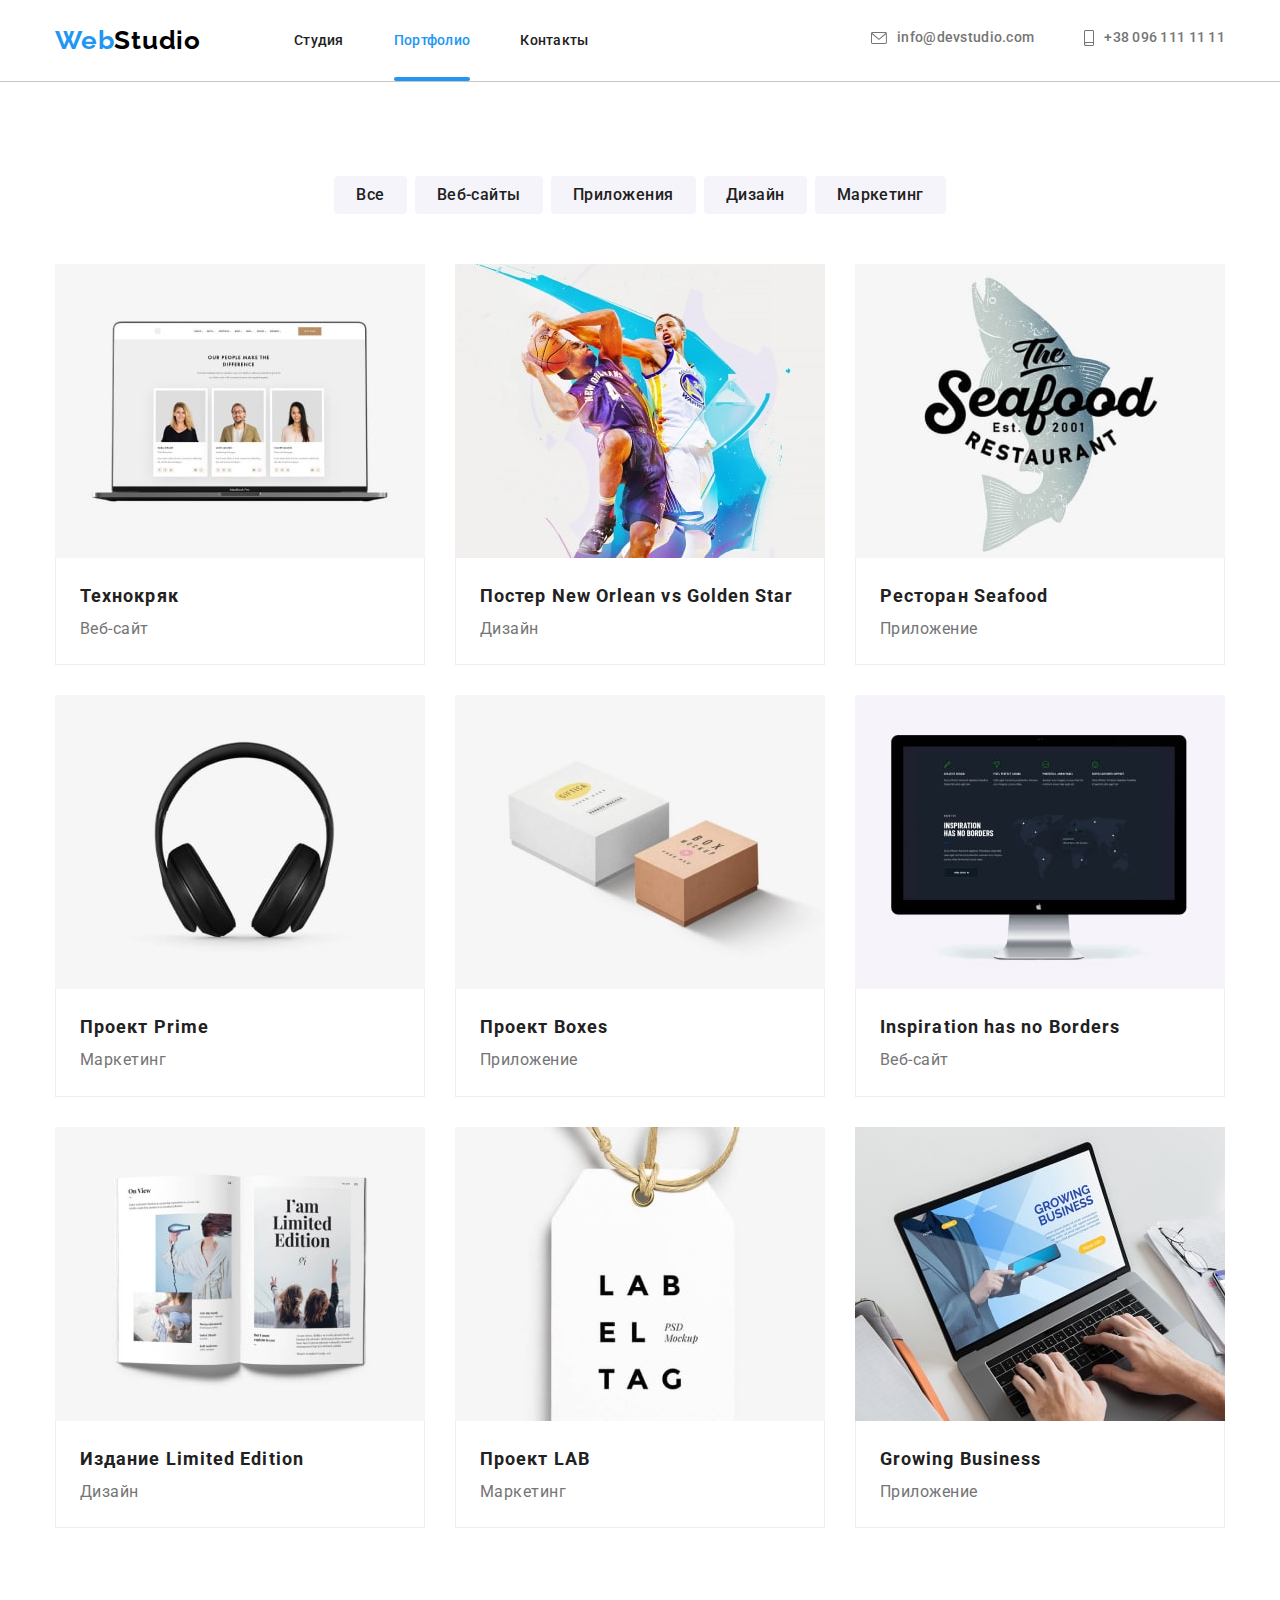
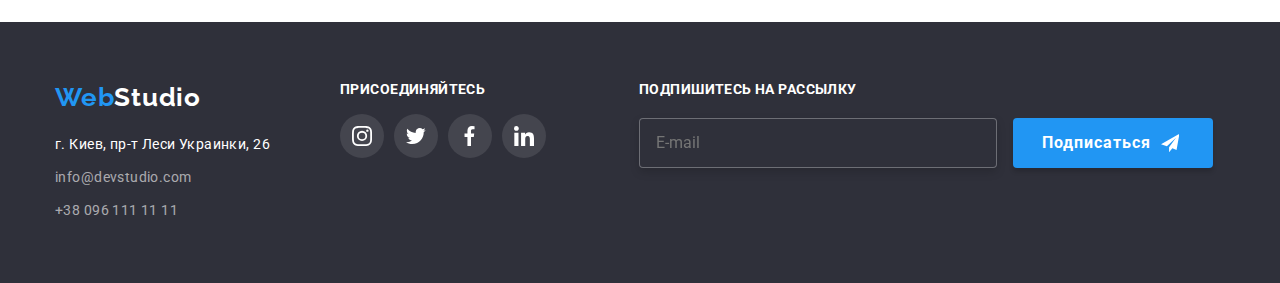
==== portfolio.html @ 7c40c15c "1" ====
<!DOCTYPE html>
<html lang="en">
  <head>
    <meta charset="UTF-8" />
    <meta http-equiv="X-UA-Compatible" content="IE=edge" />
    <meta name="viewport" content="width=device-width, initial-scale=1.0" />
    <title>Portfolio</title>
    <link rel="preconnect" href="https://fonts.googleapis.com" />
    <link rel="preconnect" href="https://fonts.gstatic.com" crossorigin />
    <link
      href="https://fonts.googleapis.com/css2?family=Montserrat:wght@400;700&family=Raleway:wght@700&family=Roboto:wght@400;500;700;900&display=swap"
      rel="stylesheet"
    />
    <link
      rel="stylesheet"
      href="https://cdnjs.cloudflare.com/ajax/libs/modern-normalize/1.1.0/modern-normalize.min.css"
    />
    <link rel="stylesheet" href="./css/main.min.css" />
  </head>
  <body class="portfolio">
    <header class="header">
      <div class="container nav">
        <nav class="header-nav">
          <a class="header__logotype link" href="./"><span class="header__logo">Web</span>Studio</a>
          <ul class="header-nav__list list">
            <li class="header-nav__item">
              <a class="header-nav__link link" href="./">Студия</a>
            </li>
            <li class="header-nav__item">
              <a class="header-nav__link link underline" href="./portfolio.html">Портфолио</a>
            </li>
            <li class="header-nav__item">
              <a class="header-nav__link link" href="">Контакты</a>
            </li>
          </ul>
        </nav>
        <ul class="header__list list">
          <li class="header__item">
            <a class="header__contact link" href="mailto:info@devstudio.com">
              <svg class="header__icon-envelope">
                <use href="./images/icons.svg#envelope"></use>
              </svg>
              info@devstudio.com</a
            >
          </li>
          <li class="header__item">
            <a class="header__contact link" href="tel:+380961111111">
              <svg class="header__icon-smartphone">
                <use href="images/icons.svg#smartphone"></use>
              </svg>
              +38 096 111 11 11</a
            >
          </li>
        </ul>
      </div>
    </header>

    <main>
      <!-------------------filter--------------------->

      <section class="filter">
        <div class="container">
          <ul class="filter__list list">
            <li class="filter__item">
              <button class="filter__btn" type="button">Все</button>
            </li>
            <li class="filter__item">
              <button class="filter__btn" type="button">Веб-сайты</button>
            </li>
            <li class="filter__item">
              <button class="filter__btn" type="button">Приложения</button>
            </li>
            <li class="filter__item"><button class="filter__btn" type="button">Дизайн</button></li>
            <li class="filter__item">
              <button class="filter__btn" type="button">Маркетинг</button>
            </li>
          </ul>
          <div class="progect">
            <ul class="progect__list list">
              <li class="progect__item">
                <div class="progect__overlay">
                  <img
                    class="progect__img"
                    src="./images/portfolio img1.jpg"
                    alt="ноутбук"
                    width="370"
                    height="294"
                  />
                  <p class="overlay__text">
                    Ресурс предлагает комплексные предложения с разным уровнем функционала и
                    сервисов. Все это позволит посетителю получить исчерпывающие сведения о компании
                    или частном лице.
                  </p>
                </div>

                <div class="progect__border">
                  <h3 class="progect__title">Технокряк</h3>
                  <p class="progect__text">Веб-сайт</p>
                </div>
              </li>
              <li class="progect__item">
                <div class="progect__overlay">
                  <img
                    class="progect__img"
                    src="./images/portfolio img2.jpg"
                    alt="баскетболисты"
                    width="370"
                    height="294"
                  />
                  <p class="overlay__text">
                    Ресурс предлагает комплексные предложения с разным уровнем функционала и
                    сервисов. Все это позволит посетителю получить исчерпывающие сведения о компании
                    или частном лице.
                  </p>
                </div>

                <div class="progect__border">
                  <h3 class="progect__title">Постер New Orlean vs Golden Star</h3>
                  <p class="progect__text">Дизайн</p>
                </div>
              </li>
              <li class="progect__item">
                <div class="progect__overlay">
                  <img
                    class="progect__img"
                    src="./images/portfolio img3.jpg"
                    alt="логотип"
                    width="370"
                    height="294"
                  />
                  <p class="overlay__text">
                    Ресурс предлагает комплексные предложения с разным уровнем функционала и
                    сервисов. Все это позволит посетителю получить исчерпывающие сведения о компании
                    или частном лице.
                  </p>
                </div>

                <div class="progect__border">
                  <h3 class="progect__title">Ресторан Seafood</h3>
                  <p class="progect__text">Приложение</p>
                </div>
              </li>
              <li class="progect__item">
                <div class="progect__overlay">
                  <img
                    class="progect__img"
                    src="./images/portfolio img4.jpg"
                    alt="наушники"
                    width="370"
                    height="294"
                  />
                  <p class="overlay__text">
                    Ресурс предлагает комплексные предложения с разным уровнем функционала и
                    сервисов. Все это позволит посетителю получить исчерпывающие сведения о компании
                    или частном лице.
                  </p>
                </div>

                <div class="progect__border">
                  <h3 class="progect__title">Проект Prime</h3>
                  <p class="progect__text">Маркетинг</p>
                </div>
              </li>
              <li class="progect__item">
                <div class="progect__overlay">
                  <img
                    class="progect__img"
                    src="./images/portfolio img5.jpg"
                    alt="коробки"
                    width="370"
                    height="294"
                  />
                  <p class="overlay__text">
                    Ресурс предлагает комплексные предложения с разным уровнем функционала и
                    сервисов. Все это позволит посетителю получить исчерпывающие сведения о компании
                    или частном лице.
                  </p>
                </div>

                <div class="progect__border">
                  <h3 class="progect__title">Проект Boxes</h3>
                  <p class="progect__text">Приложение</p>
                </div>
              </li>
              <li class="progect__item">
                <div class="progect__overlay">
                  <img
                    class="progect__img"
                    src="./images/portfolio img6.jpg"
                    alt="монитор"
                    width="370"
                    height="294"
                  />
                  <p class="overlay__text">
                    Ресурс предлагает комплексные предложения с разным уровнем функционала и
                    сервисов. Все это позволит посетителю получить исчерпывающие сведения о компании
                    или частном лице.
                  </p>
                </div>

                <div class="progect__border">
                  <h3 class="progect__title">Inspiration has no Borders</h3>
                  <p class="progect__text">Веб-сайт</p>
                </div>
              </li>
              <li class="progect__item">
                <div class="progect__overlay">
                  <img
                    class="progect__img"
                    src="./images/portfolio img7.jpg"
                    alt="книга"
                    width="370"
                    height="294"
                  />
                  <p class="overlay__text">
                    Ресурс предлагает комплексные предложения с разным уровнем функционала и
                    сервисов. Все это позволит посетителю получить исчерпывающие сведения о компании
                    или частном лице.
                  </p>
                </div>

                <div class="progect__border">
                  <h3 class="progect__title">Издание Limited Edition</h3>
                  <p class="progect__text">Дизайн</p>
                </div>
              </li>
              <li class="progect__item">
                <div class="progect__overlay">
                  <img
                    class="progect__img"
                    src="./images/portfolio img8.jpg"
                    alt="бирка"
                    width="370"
                    height="294"
                  />
                  <p class="overlay__text">
                    Ресурс предлагает комплексные предложения с разным уровнем функционала и
                    сервисов. Все это позволит посетителю получить исчерпывающие сведения о компании
                    или частном лице.
                  </p>
                </div>

                <div class="progect__border">
                  <h3 class="progect__title">Проект LAB</h3>
                  <p class="progect__text">Маркетинг</p>
                </div>
              </li>
              <li class="progect__item">
                <div class="progect__overlay">
                  <img
                    class="progect__img"
                    src="./images/portfolio img9.jpg"
                    alt="ноутбук"
                    width="370"
                    height="294"
                  />
                  <p class="overlay__text">
                    Ресурс предлагает комплексные предложения с разным уровнем функционала и
                    сервисов. Все это позволит посетителю получить исчерпывающие сведения о компании
                    или частном лице.
                  </p>
                </div>

                <div class="progect__border">
                  <h3 class="progect__title">Growing Business</h3>
                  <p class="progect__text">Приложение</p>
                </div>
              </li>
            </ul>
          </div>
        </div>
      </section>
    </main>
    <!-------------------footer--------------------->

    <footer class="footer">
      <div class="container footer-social">
        <div>
          <a class="footer__logotype link" href="/"><span class="footer__logo">Web</span>Studio</a>
          <address class="footer__adress">г. Киев, пр-т Леси Украинки, 26</address>
          <ul class="footer__list list">
            <li class="footer__item">
              <a class="footer__contact link" href="mailto:info@devstudio.com"
                >info@devstudio.com</a
              >
            </li>
            <li class="footer__item">
              <a class="footer__contact link" href="tel:+380961111111">+38 096 111 11 11</a>
            </li>
          </ul>
        </div>
        <div class="footer-social__icons">
          <h3 class="footer-social__title">Присоединяйтесь</h3>
          <ul class="footer-social__list list">
            <li class="footer-social__item">
              <a class="footer-social__link" href="">
                <svg class="footer-social__icon" width="20px" height="20px">
                  <use href="images/icons.svg#instagram"></use>
                </svg>
              </a>
            </li>
            <li class="footer-social__item">
              <a class="footer-social__link" href="">
                <svg class="footer-social__icon" width="20px" height="20px">
                  <use href="images/icons.svg#twitter"></use>
                </svg>
              </a>
            </li>
            <li class="footer-social__item">
              <a class="footer-social__link" href="">
                <svg class="footer-social__icon" width="20px" height="20px">
                  <use href="images/icons.svg#facebook"></use>
                </svg>
              </a>
            </li>
            <li class="footer-social__item">
              <a class="footer-social__link" href="">
                <svg class="footer-social__icon" width="20px" height="20px">
                  <use href="images/icons.svg#linkedin"></use>
                </svg>
              </a>
            </li>
          </ul>
        </div>
        <div class="send">
          <h3 class="send__title">Подпишитесь на рассылку</h3>
          <lable class="send__form">
            <input class="send__mail" type="email" name="mail" placeholder="E-mail" />
          </lable>
          <button type="subscribe" class="send__btn">
            Подписаться
            <svg class="send__icon" width="24px" height="24px">
              <use href="./images/icons.svg#icon-send"></use>
            </svg>
          </button>
        </div>
      </div>
    </footer>
  </body>
</html>
---- css/main.min.css ----
body{font-family:roboto, sans-serif;color:#757575;background-color:#fff;font-style:normal}.container{width:1200px;padding-left:15px;padding-right:15px;margin-left:auto;margin-right:auto}.header__logotype{text-decoration:none;font-family:Raleway;font-weight:700;font-size:26px;line-height:1.2;letter-spacing:0.03em;margin-right:93px;color:#000000}.header__logotype:hover,.header__logotype:focus{color:#2196f3;-webkit-transition:color 250ms cubic-bezier(0.4, 0, 0.2, 1);transition:color 250ms cubic-bezier(0.4, 0, 0.2, 1)}.header__logo{color:#2196f3}.header{padding:25px 0;background-color:#fff;border-bottom-width:1px;border-bottom-style:solid;border-bottom-color:#c4c4c4}.header__item+.header__item{margin-left:50px}.nav{display:-webkit-box;display:-ms-flexbox;display:flex;-webkit-box-align:center;-ms-flex-align:center;align-items:center}.header-nav{display:-webkit-box;display:-ms-flexbox;display:flex;-webkit-box-align:center;-ms-flex-align:center;align-items:center}.header-nav__list{display:-webkit-box;display:-ms-flexbox;display:flex;margin-left:auto;margin-top:0;margin-bottom:0;padding:0;list-style:none}.header-nav__item+.header-nav__item{margin-left:50px}.header__list{display:-webkit-box;display:-ms-flexbox;display:flex;margin-left:auto;margin-top:0;margin-bottom:0;padding:0;list-style:none}.header-nav__link{position:relative;padding-top:32px;padding-bottom:33px;text-decoration:none;font-style:normal;font-weight:500;font-size:14px;line-height:1.14;letter-spacing:0.02em;color:#212121;-webkit-transition:250ms cubic-bezier(0.4, 0, 0.2, 1);transition:250ms cubic-bezier(0.4, 0, 0.2, 1)}.header-nav__link:hover,.header-nav__link:focus{color:#2196f3;-webkit-transition:color 250ms cubic-bezier(0.4, 0, 0.2, 1);transition:color 250ms cubic-bezier(0.4, 0, 0.2, 1)}.underline{color:#2196f3}.underline::after{position:absolute;bottom:0;content:'';display:block;width:100%;height:4px;border-radius:2px;background-color:#2196f3}.header__contact{display:-webkit-inline-box;display:-ms-inline-flexbox;display:inline-flex;-webkit-box-align:center;-ms-flex-align:center;align-items:center;text-decoration:none;font-style:normal;font-weight:500;font-size:14px;line-height:1.14;letter-spacing:0.02em;color:#757575}.header__contact:hover,.header__contact:focus{color:#2196f3;-webkit-transition:color 250ms cubic-bezier(0.4, 0, 0.2, 1);transition:color 250ms cubic-bezier(0.4, 0, 0.2, 1)}.header__icon-envelope{width:16px;height:12px;margin-right:10px;fill:currentColor}.header__icon-smartphone{width:10px;height:16px;margin-right:10px;fill:currentColor}.hero{padding:200px 0;text-align:center;max-width:1600px;height:600px;margin-right:auto;margin-left:auto;background-image:-webkit-gradient(linear, left top, left bottom, from(rgba(47,48,58,0.4)), to(rgba(47,48,58,0.4))),url(../images/overlay.jpg);background-image:linear-gradient(rgba(47,48,58,0.4), rgba(47,48,58,0.4)),url(../images/overlay.jpg);background-color:#c4c4c4}.hero__title{margin-top:0;margin-bottom:0;font-weight:900;font-size:44px;line-height:1.4;letter-spacing:0.06em;text-transform:uppercase;color:#fff}.hero__btn{margin-top:30px;padding:10px 32px;border:none;border-radius:4px;font-family:inherit;font-style:normal;font-weight:700;font-size:16px;line-height:1.9;letter-spacing:0.06em;cursor:pointer;background-color:#2196f3;color:#fff}.features{margin-top:0;margin-bottom:0;padding-top:94px}.features__list{display:-webkit-box;display:-ms-flexbox;display:flex;margin:0;padding:0;list-style:none}.features__item+.features__item{margin-left:30px}.features__item::before{content:'';display:block;height:120px;margin-bottom:30px;background:#f5f4fa;border-radius:4px;background-repeat:no-repeat;background-position:center}.antenna-icon::before{background-image:url("../images/antenna.svg")}.clock-icon::before{background-image:url("../images/clock.svg")}.diagram-icon::before{background-image:url("../images/diagram.svg")}.astronaut-icon::before{background-image:url("../images/astronaut.svg")}.features__title{margin:0;font-weight:700;font-size:14px;line-height:1.14;letter-spacing:0.03em;text-transform:uppercase;color:#212121}.features__text{margin-bottom:0;margin-top:10px;font-weight:400;font-size:14px;line-height:1.7;letter-spacing:0.03em;color:#757575}.work{margin-top:0px;margin-bottom:0px;padding-top:94px;padding-bottom:94px}.work__title{margin-top:0;margin-bottom:50px;font-style:normal;font-weight:700;font-size:36px;line-height:1.17;text-align:center;letter-spacing:0.03em;color:#212121}.work__list{display:-webkit-box;display:-ms-flexbox;display:flex;margin:0;padding:0;list-style:none}.work__item+.work__item{margin-left:30px}.work__item-img{position:relative}.work__item-img::before{position:absolute;content:'';display:inline-block;width:100%;height:70px;bottom:0;background-color:rgba(47,48,58,0.8)}.work__text{position:absolute;margin:0;bottom:27px;left:83px;font-style:normal;font-weight:700;font-size:14px;line-height:1.1;text-align:center;letter-spacing:0.03em;text-transform:uppercase;color:#fff}.work__img{display:block}.comand{margin-top:0px;margin-bottom:0;padding:94px 0 94px 0;background-color:#f5f4fa}.comand__title{margin-top:0;margin-bottom:0;font-style:normal;font-weight:700;font-size:36px;line-height:1.17;text-align:center;letter-spacing:0.03em;color:#212121}.comand__list{display:-webkit-box;display:-ms-flexbox;display:flex;margin-top:50px;margin-bottom:0;padding-left:0;text-align:center;list-style:none}.comand__item{background:#fff;-webkit-box-shadow:0px 1px 3px rgba(0,0,0,0.12),0px 1px 1px rgba(0,0,0,0.14),0px 2px 1px rgba(0,0,0,0.2);box-shadow:0px 1px 3px rgba(0,0,0,0.12),0px 1px 1px rgba(0,0,0,0.14),0px 2px 1px rgba(0,0,0,0.2);border-radius:0px 0px 4px 4px}.comand__item+.comand__item{margin-left:30px}.comand-title__man-text{padding-top:30px;padding-bottom:0}.comand__img{display:block}.comand__title-man{margin-top:0;margin-bottom:0;font-style:normal;font-weight:500;font-size:16px;line-height:1.2;letter-spacing:0.03e;color:#212121}.comand__text{margin-top:10px;margin-bottom:0;font-style:normal;font-weight:400;font-size:16px;line-height:1.2;letter-spacing:0.03em;color:#757575}.comand-social__list{list-style:none;display:-webkit-box;display:-ms-flexbox;display:flex;-webkit-box-pack:center;-ms-flex-pack:center;justify-content:center;padding-top:16px;padding-bottom:30px;padding-left:0}.comand-social__link{text-decoration:none;display:-webkit-box;display:-ms-flexbox;display:flex;-webkit-box-pack:center;-ms-flex-pack:center;justify-content:center;-webkit-box-align:center;-ms-flex-align:center;align-items:center;border-radius:50%;fill:#afb1b8;background-color:#fff;width:44px;height:44px;-webkit-transition:fill 250ms cubic-bezier(0.4, 0, 0.2, 1),background-color 250ms cubic-bezier(0.4, 0, 0.2, 1);transition:fill 250ms cubic-bezier(0.4, 0, 0.2, 1),background-color 250ms cubic-bezier(0.4, 0, 0.2, 1)}.comand-social__link:hover,.comand-social__link:focus{fill:#fff;background-color:#2196f3;-webkit-transition:fill 250ms cubic-bezier(0.4, 0, 0.2, 1),background-color 250ms cubic-bezier(0.4, 0, 0.2, 1);transition:fill 250ms cubic-bezier(0.4, 0, 0.2, 1),background-color 250ms cubic-bezier(0.4, 0, 0.2, 1)}.comand-social__icon{-webkit-transition:fill 250ms cubic-bezier(0.4, 0, 0.2, 1),background-color 250ms cubic-bezier(0.4, 0, 0.2, 1);transition:fill 250ms cubic-bezier(0.4, 0, 0.2, 1),background-color 250ms cubic-bezier(0.4, 0, 0.2, 1)}.comand-social__item+.comand-social__item{margin-left:10px}.clients{padding-top:94px;padding-bottom:94px}.clients__title{margin:0;font-style:normal;font-weight:700;font-size:36px;line-height:1.17;text-align:center;letter-spacing:0.03em;color:#212121}.clients__list{list-style:none;display:-webkit-box;display:-ms-flexbox;display:flex;-webkit-box-pack:center;-ms-flex-pack:center;justify-content:center;-webkit-box-align:center;-ms-flex-align:center;align-items:center;padding-left:0;margin-top:50px;margin-bottom:0}.clients__link{display:-webkit-box;display:-ms-flexbox;display:flex;-webkit-box-align:center;-ms-flex-align:center;align-items:center;-webkit-box-pack:center;-ms-flex-pack:center;justify-content:center;width:170px;height:92px;border:1px solid #afb1b8;border-radius:4px;fill:#afb1b8;-webkit-transition:fill 250ms cubic-bezier(0.4, 0, 0.2, 1),background-color 250ms cubic-bezier(0.4, 0, 0.2, 1);transition:fill 250ms cubic-bezier(0.4, 0, 0.2, 1),background-color 250ms cubic-bezier(0.4, 0, 0.2, 1)}.clients__link:hover,.clients__link:focus{border:1px solid #2196f3;fill:#2196f3;-webkit-transition:fill 250ms cubic-bezier(0.4, 0, 0.2, 1);transition:fill 250ms cubic-bezier(0.4, 0, 0.2, 1)}.clients__item+.clients__item{margin-left:30px}.clients__icon{-webkit-transition:fill 250ms cubic-bezier(0.4, 0, 0.2, 1),background-color 250ms cubic-bezier(0.4, 0, 0.2, 1);transition:fill 250ms cubic-bezier(0.4, 0, 0.2, 1),background-color 250ms cubic-bezier(0.4, 0, 0.2, 1)}.backdrop{position:fixed;top:0;left:0;-webkit-transition:opacity 250ms cubic-bezier(0.4, 0, 0.2, 1),-webkit-transform 250ms cubic-bezier(0.4, 0, 0.2, 1);transition:opacity 250ms cubic-bezier(0.4, 0, 0.2, 1),-webkit-transform 250ms cubic-bezier(0.4, 0, 0.2, 1);transition:opacity 250ms cubic-bezier(0.4, 0, 0.2, 1),transform 250ms cubic-bezier(0.4, 0, 0.2, 1);transition:opacity 250ms cubic-bezier(0.4, 0, 0.2, 1),transform 250ms cubic-bezier(0.4, 0, 0.2, 1),-webkit-transform 250ms cubic-bezier(0.4, 0, 0.2, 1);width:100%;height:100%;background-color:rgba(0,0,0,0.2)}.backdrop.is-hidden{opacity:0;pointer-events:none}.modal{display:block;position:absolute;top:50%;left:50%;-webkit-transform:translate(-50%, -50%);transform:translate(-50%, -50%);width:528px;height:581px;background-color:#fff;-webkit-box-shadow:0px 1px 3px rgba(0,0,0,0.12),0px 1px 1px rgba(0,0,0,0.14),0px 2px 1px rgba(0,0,0,0.2);box-shadow:0px 1px 3px rgba(0,0,0,0.12),0px 1px 1px rgba(0,0,0,0.14),0px 2px 1px rgba(0,0,0,0.2);border-radius:4px}.modal__btn{display:block;width:30px;height:30px;margin-top:8px;margin-right:8px;margin-left:auto;background-color:#fff;border-radius:50%;border:1px solid rgba(0,0,0,0.1);cursor:pointer}.modal__svg{background-image:url(../images/Vector.svg);background-size:cover}.modal__svg:hover,.modal__btn:hover,.modal__btn:focus{fill:#2196f3;-webkit-transition:fill 250ms cubic-bezier(0.4, 0, 0.2, 1);transition:fill 250ms cubic-bezier(0.4, 0, 0.2, 1)}.form__title{margin-top:2px;margin-bottom:12px;font-weight:700;font-size:20px;line-height:23px;text-align:center;letter-spacing:0.03em;color:#212121}.form__name,.form__phone,.form__mail{margin-right:40px;margin-bottom:10px;margin-left:40px}.form__coment{margin-right:40px;margin-bottom:20px;margin-left:40px}.form__svg{position:absolute;left:12px;top:50%}.form__field{position:relative;display:-webkit-box;display:-ms-flexbox;display:flex;-webkit-box-orient:vertical;-webkit-box-direction:normal;-ms-flex-direction:column;flex-direction:column}.form__field:focus-within>.form__svg{fill:#2196f3;-webkit-transition:fill 250ms cubic-bezier(0.4, 0, 0.2, 1);transition:fill 250ms cubic-bezier(0.4, 0, 0.2, 1)}.form__field:hover>.form__svg{fill:#2196f3;-webkit-transition:fill 250ms cubic-bezier(0.4, 0, 0.2, 1);transition:fill 250ms cubic-bezier(0.4, 0, 0.2, 1)}.form__word{margin-bottom:4px;font-weight:400;font-size:12px;line-height:1.17;letter-spacing:0.01em;color:#757575}.form__input{height:40px;padding-left:42px;border:1px solid rgba(33,33,33,0.2);border-radius:4px;cursor:pointer;-webkit-transition:border 250ms cubic-bezier(0.4, 0, 0.2, 1);transition:border 250ms cubic-bezier(0.4, 0, 0.2, 1)}.form__input:hover{border:1px solid #2196f3;-webkit-transition:border 250ms cubic-bezier(0.4, 0, 0.2, 1);transition:border 250ms cubic-bezier(0.4, 0, 0.2, 1)}.form__textarea{height:120px;padding:12px 16px;border:1px solid rgba(33,33,33,0.2);border-radius:4px;resize:none}.form__textarea:hover{border:1px solid #2196f3;-webkit-transition:border 250ms cubic-bezier(0.4, 0, 0.2, 1);transition:border 250ms cubic-bezier(0.4, 0, 0.2, 1)}.checkbox__block{display:-webkit-inline-box;display:-ms-inline-flexbox;display:inline-flex;-webkit-box-align:center;-ms-flex-align:center;align-items:center}.checkbox{position:absolute;width:1px;height:1px;margin:-1px;border:0;padding:0;clip:rect(0 0 0 0);overflow:hidden}.checkbox__icon{position:relative;display:-webkit-inline-box;display:-ms-inline-flexbox;display:inline-flex;width:16px;height:15px;margin-left:54px;margin-right:7px;border:2px solid var(--title-text-color);border-radius:2px}.checkbox__svg{position:absolute;top:-2px;right:-2px}.form__checkbox{display:-webkit-inline-box;display:-ms-inline-flexbox;display:inline-flex;-webkit-box-align:center;-ms-flex-align:center;align-items:center;font-weight:400;font-size:14px;line-height:1.71;letter-spacing:0.03em;cursor:pointer;color:#757575}.checkbox__icon{position:relative;display:-webkit-inline-box;display:-ms-inline-flexbox;display:inline-flex;width:16px;height:15px;margin-left:54px;margin-right:7px;border:2px solid #212121;border-radius:2px}.checkbox:checked+.checkbox__icon{border-color:#2196f3;background-color:#2196f3;background-origin:padding-box}.checkbox__link{color:#2196f3;cursor:pointer;font-weight:400;font-size:14px;line-height:1.17;letter-spacing:0.03em}.form__submit{display:block;margin-top:30px;margin-left:auto;margin-right:auto;width:200px;height:50px;color:#fff;background:#188ce8;border:none;-webkit-box-shadow:0px 4px 4px rgba(0,0,0,0.15);box-shadow:0px 4px 4px rgba(0,0,0,0.15);border-radius:4px;cursor:pointer}.footer{padding-top:60px;padding-bottom:60px;background-color:#2f303a}.footer__logo{color:#2196f3}.footer__adress{margin-top:20px;margin-bottom:0;font-style:normal;font-weight:400;font-size:14px;line-height:1.7;letter-spacing:0.03em;color:#fff}.footer__logotype{text-decoration:none;margin-top:60px;margin-bottom:0;font-family:Raleway;font-weight:700;font-size:26px;line-height:1.2;letter-spacing:0.03em;color:#fff}.footer__logotype:hover,.footer__logotype:focus{color:#2196f3;-webkit-transition:color 250ms cubic-bezier(0.4, 0, 0.2, 1);transition:color 250ms cubic-bezier(0.4, 0, 0.2, 1)}.footer__contact{text-decoration:none;font-style:normal;font-weight:400;font-size:14px;line-height:1.7;letter-spacing:0.03em;color:rgba(255,255,255,0.6)}.footer__contact:hover,.footer__contact:focus{color:#2196f3;-webkit-transition:color 250ms cubic-bezier(0.4, 0, 0.2, 1);transition:color 250ms cubic-bezier(0.4, 0, 0.2, 1)}.footer__list{list-style:none;margin:0;padding-left:0}.footer__item{margin-top:9px;margin-bottom:0}.footer-social{display:-webkit-box;display:-ms-flexbox;display:flex}.footer-social__icons{margin-left:70px}.footer-social__title{margin-top:0;margin-bottom:0;font-style:normal;font-weight:700;font-size:14px;line-height:1.14;letter-spacing:0.03em;text-transform:uppercase;color:#fff}.footer-social__list{list-style:none;display:-webkit-box;display:-ms-flexbox;display:flex;-webkit-box-pack:center;-ms-flex-pack:center;justify-content:center;padding-left:0}.footer-social__link{display:-webkit-box;display:-ms-flexbox;display:flex;-webkit-box-align:center;-ms-flex-align:center;align-items:center;-webkit-box-pack:center;-ms-flex-pack:center;justify-content:center;width:44px;height:44px;padding-left:0;border-radius:50%;fill:#fff;background-color:rgba(255,255,255,0.1)}.footer-social__link:hover,.footer-social__link:focus{background-color:#2196f3;-webkit-transition:background-color 250ms cubic-bezier(0.4, 0, 0.2, 1);transition:background-color 250ms cubic-bezier(0.4, 0, 0.2, 1)}.footer-social__item+.footer-social__item{margin-left:10px}.send{margin-left:93px}.send__title{margin-top:0;margin-bottom:20px;font-weight:700;font-size:14px;line-height:1.14;letter-spacing:0.03em;text-transform:uppercase;color:#fff}.send__mail{width:358px;height:50px;padding-left:16px;color:#afb1b8;background-color:#2f303a;border:1px solid rgba(255,255,255,0.3);border-radius:4px;-webkit-filter:drop-shadow(0px 4px 4px rgba(0,0,0,0.15));filter:drop-shadow(0px 4px 4px rgba(0,0,0,0.15));cursor:pointer}.send .send__btn{display:-webkit-inline-box;display:-ms-inline-flexbox;display:inline-flex;-webkit-box-align:center;-ms-flex-align:center;align-items:center;-webkit-box-pack:center;-ms-flex-pack:center;justify-content:center;width:200px;height:50px;margin-left:12px;padding-left:29px;font-weight:700;font-size:16px;line-height:1.88;letter-spacing:0.06em;color:#fff;background:#2196f3;-webkit-box-shadow:0px 4px 4px rgba(0,0,0,0.15);box-shadow:0px 4px 4px rgba(0,0,0,0.15);border-radius:4px;border:none;cursor:pointer}.send__icon{margin-left:10px;margin-right:28px}.portfolio{font-family:roboto, sans-serif;color:#757575;background-color:#fff}.filter{margin-top:0;margin-bottom:0;padding-top:94px;padding-bottom:94px}.filter__btn{border:none;padding:6px 22px;font-family:inherit;font-style:normal;font-weight:500;font-size:16px;line-height:1.6;text-align:center;letter-spacing:0.03em;background-color:#f5f4fa;color:#212121;border-radius:4px;cursor:pointer}.filter__btn:hover,.filter__btn:focus{background-color:#2196f3;color:#fff;-webkit-box-shadow:0px 3px 1px rgba(0,0,0,0.1),0px 1px 2px rgba(0,0,0,0.08),0px 2px 2px rgba(0,0,0,0.12);box-shadow:0px 3px 1px rgba(0,0,0,0.1),0px 1px 2px rgba(0,0,0,0.08),0px 2px 2px rgba(0,0,0,0.12);-webkit-transition:background-color 250ms cubic-bezier(0.4, 0, 0.2, 1),color 250ms cubic-bezier(0.4, 0, 0.2, 1),-webkit-box-shadow 250ms cubic-bezier(0.4, 0, 0.2, 1);transition:background-color 250ms cubic-bezier(0.4, 0, 0.2, 1),color 250ms cubic-bezier(0.4, 0, 0.2, 1),-webkit-box-shadow 250ms cubic-bezier(0.4, 0, 0.2, 1);transition:background-color 250ms cubic-bezier(0.4, 0, 0.2, 1),color 250ms cubic-bezier(0.4, 0, 0.2, 1),box-shadow 250ms cubic-bezier(0.4, 0, 0.2, 1);transition:background-color 250ms cubic-bezier(0.4, 0, 0.2, 1),color 250ms cubic-bezier(0.4, 0, 0.2, 1),box-shadow 250ms cubic-bezier(0.4, 0, 0.2, 1),-webkit-box-shadow 250ms cubic-bezier(0.4, 0, 0.2, 1)}.filter__list{list-style:none;display:-webkit-box;display:-ms-flexbox;display:flex;-webkit-box-pack:center;-ms-flex-pack:center;justify-content:center;margin-top:0;margin-bottom:50px;padding-left:0}.filter__item+.filter__item{margin-left:8px}.progect__list{list-style:none;display:-webkit-box;display:-ms-flexbox;display:flex;-ms-flex-wrap:wrap;flex-wrap:wrap;-ms-flex-preferred-size:calc(100% / 3 - 30px);flex-basis:calc(100% / 3 - 30px);margin:0;padding:0;margin-bottom:-30px;margin-left:-30px}.progect__border{border:1px solid #eeeeee;border-top:none;padding:20px 24px}.progect__item{margin-left:30px;margin-bottom:30px}.progect__item:hover,.progect__item:focus{-webkit-box-shadow:0px 3px 1px rgba(0,0,0,0.1),0px 1px 2px rgba(0,0,0,0.08),0px 2px 2px rgba(0,0,0,0.12);box-shadow:0px 3px 1px rgba(0,0,0,0.1),0px 1px 2px rgba(0,0,0,0.08),0px 2px 2px rgba(0,0,0,0.12);cursor:pointer;-webkit-transition:-webkit-box-shadow 250ms cubic-bezier(0.4, 0, 0.2, 1);transition:-webkit-box-shadow 250ms cubic-bezier(0.4, 0, 0.2, 1);transition:box-shadow 250ms cubic-bezier(0.4, 0, 0.2, 1);transition:box-shadow 250ms cubic-bezier(0.4, 0, 0.2, 1), -webkit-box-shadow 250ms cubic-bezier(0.4, 0, 0.2, 1)}.progect__title{margin-top:0;margin-bottom:0;font-style:normal;font-weight:700;font-size:18px;line-height:2;letter-spacing:0.06em;color:#212121}.progect__text{margin-top:0px;margin-bottom:0px;font-style:normal;font-weight:400;font-size:16px;line-height:1.9;letter-spacing:0.03em;color:#757575}.progect__img{display:block}.progect__item .overlay__text{position:absolute;display:inline-block;margin:0;padding:63px 24px;width:370px;height:294px;font-style:normal;font-weight:400;font-size:18px;line-height:1.6;letter-spacing:0.03em;color:#fff}.progect__overlay{position:relative;overflow:hidden}.progect__overlay::before{position:absolute;-webkit-transform:translateY(100%);transform:translateY(100%);-webkit-transition:opacity 250ms cubic-bezier(0.4, 0, 0.2, 1),-webkit-transform 250ms cubic-bezier(0.4, 0, 0.2, 1);transition:opacity 250ms cubic-bezier(0.4, 0, 0.2, 1),-webkit-transform 250ms cubic-bezier(0.4, 0, 0.2, 1);transition:opacity 250ms cubic-bezier(0.4, 0, 0.2, 1),transform 250ms cubic-bezier(0.4, 0, 0.2, 1);transition:opacity 250ms cubic-bezier(0.4, 0, 0.2, 1),transform 250ms cubic-bezier(0.4, 0, 0.2, 1),-webkit-transform 250ms cubic-bezier(0.4, 0, 0.2, 1);content:'';display:inline-block;width:100%;height:100%;background-color:rgba(33,150,243,0.9);opacity:0}.progect__item:hover .progect__overlay::before{-webkit-transform:translateY(0);transform:translateY(0);opacity:1}.progect__item:hover .overlay__text{-webkit-transform:translateY(-100%);transform:translateY(-100%);-webkit-transition:opacity 250ms cubic-bezier(0.4, 0, 0.2, 1),-webkit-transform 250ms cubic-bezier(0.4, 0, 0.2, 1);transition:opacity 250ms cubic-bezier(0.4, 0, 0.2, 1),-webkit-transform 250ms cubic-bezier(0.4, 0, 0.2, 1);transition:opacity 250ms cubic-bezier(0.4, 0, 0.2, 1),transform 250ms cubic-bezier(0.4, 0, 0.2, 1);transition:opacity 250ms cubic-bezier(0.4, 0, 0.2, 1),transform 250ms cubic-bezier(0.4, 0, 0.2, 1),-webkit-transform 250ms cubic-bezier(0.4, 0, 0.2, 1)}
/*# sourceMappingURL=main.min.css.map */
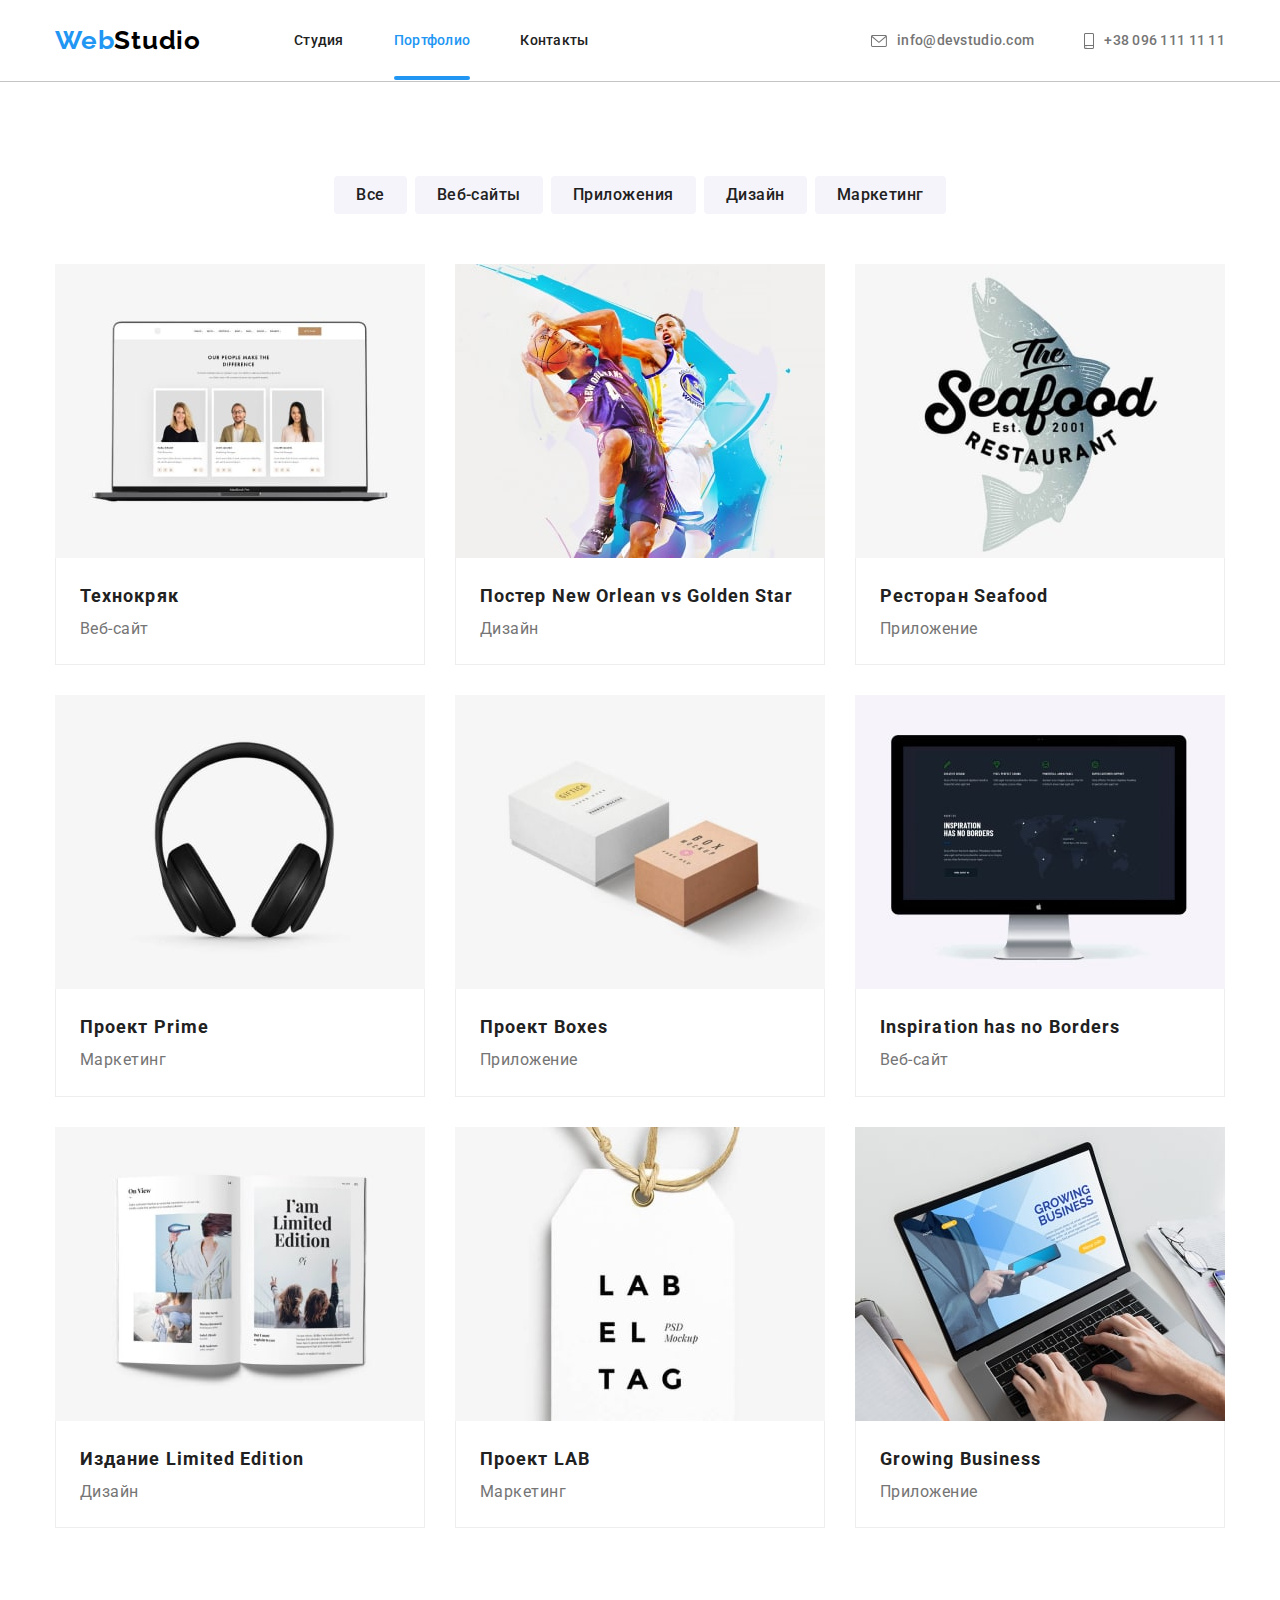
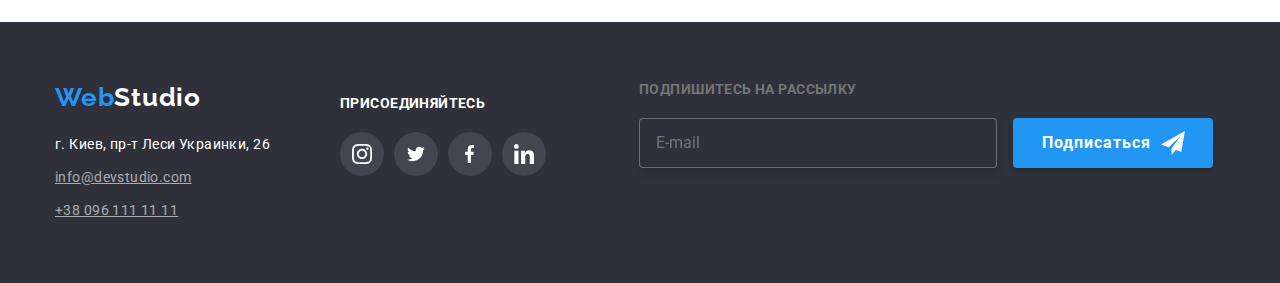
==== commit 8cc5cb89: "8" ====
--- a/portfolio.html
+++ b/portfolio.html
@@ -20,14 +20,14 @@
   <body class="portfolio">
     <header class="header">
       <div class="container nav">
+        <a class="header__logotype link" href="./"><span class="header__logo">Web</span>Studio</a>
         <nav class="header-nav">
-          <a class="header__logotype link" href="./"><span class="header__logo">Web</span>Studio</a>
           <ul class="header-nav__list list">
             <li class="header-nav__item">
-              <a class="header-nav__link link" href="./">Студия</a>
+              <a class="header-nav__link link" href="./index.html">Студия</a>
             </li>
             <li class="header-nav__item">
-              <a class="header-nav__link link underline" href="./portfolio.html">Портфолио</a>
+              <a class="header-nav__link underline link" href="./portfolio.html">Портфолио</a>
             </li>
             <li class="header-nav__item">
               <a class="header-nav__link link" href="">Контакты</a>
@@ -37,7 +37,7 @@
         <ul class="header__list list">
           <li class="header__item">
             <a class="header__contact link" href="mailto:info@devstudio.com">
-              <svg class="header__icon-envelope">
+              <svg class="header__icon" width="16px" height="12px">
                 <use href="./images/icons.svg#envelope"></use>
               </svg>
               info@devstudio.com</a
@@ -45,19 +45,17 @@
           </li>
           <li class="header__item">
             <a class="header__contact link" href="tel:+380961111111">
-              <svg class="header__icon-smartphone">
-                <use href="images/icons.svg#smartphone"></use>
+              <svg class="header__icon" width="10px" height="16px">
+                <use href="./images/icons.svg#smartphone"></use>
               </svg>
-              +38 096 111 11 11</a
-            >
+              +38 096 111 11 11
+            </a>
           </li>
         </ul>
       </div>
     </header>
-
+    <!--******************FILTER***************-->
     <main>
-      <!-------------------filter--------------------->
-
       <section class="filter">
         <div class="container">
           <ul class="filter__list list">
@@ -75,13 +73,15 @@
               <button class="filter__btn" type="button">Маркетинг</button>
             </li>
           </ul>
-          <div class="progect">
-            <ul class="progect__list list">
-              <li class="progect__item">
+          <!--*****************PROGECT*****************-->
+
+          <ul class="progect__list list">
+            <li class="progect__item">
+              <a href="" class="progect__link link">
                 <div class="progect__overlay">
                   <img
                     class="progect__img"
-                    src="./images/portfolio img1.jpg"
+                    src="./images/portfolio-img1.jpg"
                     alt="ноутбук"
                     width="370"
                     height="294"
@@ -96,243 +96,252 @@
                 <div class="progect__border">
                   <h3 class="progect__title">Технокряк</h3>
                   <p class="progect__text">Веб-сайт</p>
-                </div>
-              </li>
-              <li class="progect__item">
-                <div class="progect__overlay">
-                  <img
-                    class="progect__img"
-                    src="./images/portfolio img2.jpg"
-                    alt="баскетболисты"
-                    width="370"
-                    height="294"
-                  />
-                  <p class="overlay__text">
-                    Ресурс предлагает комплексные предложения с разным уровнем функционала и
-                    сервисов. Все это позволит посетителю получить исчерпывающие сведения о компании
-                    или частном лице.
-                  </p>
-                </div>
-
+                </div></a
+              >
+            </li>
+            <li class="progect__item">
+              <a href="" class="progect__link link"
+                ><div class="progect__overlay">
+                  <img
+                    class="progect__img"
+                    src="./images/portfolio-img2.jpg"
+                    alt="ноутбук"
+                    width="370"
+                    height="294"
+                  />
+                  <p class="overlay__text">
+                    Ресурс предлагает комплексные предложения с разным уровнем функционала и
+                    сервисов. Все это позволит посетителю получить исчерпывающие сведения о компании
+                    или частном лице.
+                  </p>
+                </div>
                 <div class="progect__border">
                   <h3 class="progect__title">Постер New Orlean vs Golden Star</h3>
                   <p class="progect__text">Дизайн</p>
-                </div>
-              </li>
-              <li class="progect__item">
-                <div class="progect__overlay">
-                  <img
-                    class="progect__img"
-                    src="./images/portfolio img3.jpg"
-                    alt="логотип"
-                    width="370"
-                    height="294"
-                  />
-                  <p class="overlay__text">
-                    Ресурс предлагает комплексные предложения с разным уровнем функционала и
-                    сервисов. Все это позволит посетителю получить исчерпывающие сведения о компании
-                    или частном лице.
-                  </p>
-                </div>
-
+                </div></a
+              >
+            </li>
+            <li class="progect__item">
+              <a href="" class="progect__link link"
+                ><div class="progect__overlay">
+                  <img
+                    class="progect__img"
+                    src="./images/portfolio-img3.jpg"
+                    alt="ноутбук"
+                    width="370"
+                    height="294"
+                  />
+                  <p class="overlay__text">
+                    Ресурс предлагает комплексные предложения с разным уровнем функционала и
+                    сервисов. Все это позволит посетителю получить исчерпывающие сведения о компании
+                    или частном лице.
+                  </p>
+                </div>
                 <div class="progect__border">
                   <h3 class="progect__title">Ресторан Seafood</h3>
                   <p class="progect__text">Приложение</p>
-                </div>
-              </li>
-              <li class="progect__item">
-                <div class="progect__overlay">
-                  <img
-                    class="progect__img"
-                    src="./images/portfolio img4.jpg"
-                    alt="наушники"
-                    width="370"
-                    height="294"
-                  />
-                  <p class="overlay__text">
-                    Ресурс предлагает комплексные предложения с разным уровнем функционала и
-                    сервисов. Все это позволит посетителю получить исчерпывающие сведения о компании
-                    или частном лице.
-                  </p>
-                </div>
-
+                </div></a
+              >
+            </li>
+            <li class="progect__item">
+              <a href="" class="progect__link link"
+                ><div class="progect__overlay">
+                  <img
+                    class="progect__img"
+                    src="./images/portfolio-img4.jpg"
+                    alt="ноутбук"
+                    width="370"
+                    height="294"
+                  />
+                  <p class="overlay__text">
+                    Ресурс предлагает комплексные предложения с разным уровнем функционала и
+                    сервисов. Все это позволит посетителю получить исчерпывающие сведения о компании
+                    или частном лице.
+                  </p>
+                </div>
                 <div class="progect__border">
                   <h3 class="progect__title">Проект Prime</h3>
                   <p class="progect__text">Маркетинг</p>
-                </div>
-              </li>
-              <li class="progect__item">
-                <div class="progect__overlay">
-                  <img
-                    class="progect__img"
-                    src="./images/portfolio img5.jpg"
-                    alt="коробки"
-                    width="370"
-                    height="294"
-                  />
-                  <p class="overlay__text">
-                    Ресурс предлагает комплексные предложения с разным уровнем функционала и
-                    сервисов. Все это позволит посетителю получить исчерпывающие сведения о компании
-                    или частном лице.
-                  </p>
-                </div>
-
+                </div></a
+              >
+            </li>
+            <li class="progect__item">
+              <a href="" class="progect__link link"
+                ><div class="progect__overlay">
+                  <img
+                    class="progect__img"
+                    src="./images/portfolio-img5.jpg"
+                    alt="ноутбук"
+                    width="370"
+                    height="294"
+                  />
+                  <p class="overlay__text">
+                    Ресурс предлагает комплексные предложения с разным уровнем функционала и
+                    сервисов. Все это позволит посетителю получить исчерпывающие сведения о компании
+                    или частном лице.
+                  </p>
+                </div>
                 <div class="progect__border">
                   <h3 class="progect__title">Проект Boxes</h3>
                   <p class="progect__text">Приложение</p>
-                </div>
-              </li>
-              <li class="progect__item">
-                <div class="progect__overlay">
-                  <img
-                    class="progect__img"
-                    src="./images/portfolio img6.jpg"
-                    alt="монитор"
-                    width="370"
-                    height="294"
-                  />
-                  <p class="overlay__text">
-                    Ресурс предлагает комплексные предложения с разным уровнем функционала и
-                    сервисов. Все это позволит посетителю получить исчерпывающие сведения о компании
-                    или частном лице.
-                  </p>
-                </div>
-
+                </div></a
+              >
+            </li>
+            <li class="progect__item">
+              <a href="" class="progect__link link"
+                ><div class="progect__overlay">
+                  <img
+                    class="progect__img"
+                    src="./images/portfolio-img6.jpg"
+                    alt="ноутбук"
+                    width="370"
+                    height="294"
+                  />
+                  <p class="overlay__text">
+                    Ресурс предлагает комплексные предложения с разным уровнем функционала и
+                    сервисов. Все это позволит посетителю получить исчерпывающие сведения о компании
+                    или частном лице.
+                  </p>
+                </div>
                 <div class="progect__border">
                   <h3 class="progect__title">Inspiration has no Borders</h3>
                   <p class="progect__text">Веб-сайт</p>
-                </div>
-              </li>
-              <li class="progect__item">
-                <div class="progect__overlay">
-                  <img
-                    class="progect__img"
-                    src="./images/portfolio img7.jpg"
-                    alt="книга"
-                    width="370"
-                    height="294"
-                  />
-                  <p class="overlay__text">
-                    Ресурс предлагает комплексные предложения с разным уровнем функционала и
-                    сервисов. Все это позволит посетителю получить исчерпывающие сведения о компании
-                    или частном лице.
-                  </p>
-                </div>
-
+                </div></a
+              >
+            </li>
+            <li class="progect__item">
+              <a href="" class="progect__link link"
+                ><div class="progect__overlay">
+                  <img
+                    class="progect__img"
+                    src="./images/portfolio-img7.jpg"
+                    alt="ноутбук"
+                    width="370"
+                    height="294"
+                  />
+                  <p class="overlay__text">
+                    Ресурс предлагает комплексные предложения с разным уровнем функционала и
+                    сервисов. Все это позволит посетителю получить исчерпывающие сведения о компании
+                    или частном лице.
+                  </p>
+                </div>
                 <div class="progect__border">
                   <h3 class="progect__title">Издание Limited Edition</h3>
                   <p class="progect__text">Дизайн</p>
-                </div>
-              </li>
-              <li class="progect__item">
-                <div class="progect__overlay">
-                  <img
-                    class="progect__img"
-                    src="./images/portfolio img8.jpg"
-                    alt="бирка"
-                    width="370"
-                    height="294"
-                  />
-                  <p class="overlay__text">
-                    Ресурс предлагает комплексные предложения с разным уровнем функционала и
-                    сервисов. Все это позволит посетителю получить исчерпывающие сведения о компании
-                    или частном лице.
-                  </p>
-                </div>
-
+                </div></a
+              >
+            </li>
+            <li class="progect__item">
+              <a href="" class="progect__link link"
+                ><div class="progect__overlay">
+                  <img
+                    class="progect__img"
+                    src="./images/portfolio-img8.jpg"
+                    alt="ноутбук"
+                    width="370"
+                    height="294"
+                  />
+                  <p class="overlay__text">
+                    Ресурс предлагает комплексные предложения с разным уровнем функционала и
+                    сервисов. Все это позволит посетителю получить исчерпывающие сведения о компании
+                    или частном лице.
+                  </p>
+                </div>
                 <div class="progect__border">
                   <h3 class="progect__title">Проект LAB</h3>
                   <p class="progect__text">Маркетинг</p>
-                </div>
-              </li>
-              <li class="progect__item">
-                <div class="progect__overlay">
-                  <img
-                    class="progect__img"
-                    src="./images/portfolio img9.jpg"
-                    alt="ноутбук"
-                    width="370"
-                    height="294"
-                  />
-                  <p class="overlay__text">
-                    Ресурс предлагает комплексные предложения с разным уровнем функционала и
-                    сервисов. Все это позволит посетителю получить исчерпывающие сведения о компании
-                    или частном лице.
-                  </p>
-                </div>
-
+                </div></a
+              >
+            </li>
+            <li class="progect__item">
+              <a href="" class="progect__link link"
+                ><div class="progect__overlay">
+                  <img
+                    class="progect__img"
+                    src="./images/portfolio-img9.jpg"
+                    alt="ноутбук"
+                    width="370"
+                    height="294"
+                  />
+                  <p class="overlay__text">
+                    Ресурс предлагает комплексные предложения с разным уровнем функционала и
+                    сервисов. Все это позволит посетителю получить исчерпывающие сведения о компании
+                    или частном лице.
+                  </p>
+                </div>
                 <div class="progect__border">
                   <h3 class="progect__title">Growing Business</h3>
                   <p class="progect__text">Приложение</p>
-                </div>
-              </li>
-            </ul>
-          </div>
+                </div></a
+              >
+            </li>
+          </ul>
         </div>
       </section>
     </main>
-    <!-------------------footer--------------------->
+    <footer class="footer">
+      <div class="container">
+        <div class="footer__general">
+          <div class="footer-adress__box">
+            <a class="footer__logotype link" href="/"
+              ><span class="footer__logo">Web</span>Studio</a
+            >
+            <address class="footer-adress">г. Киев, пр-т Леси Украинки, 26</address>
+            <ul class="footer__list list">
+              <li class="footer__item">
+                <a class="footer__contact link" href="mailto:info@devstudio.com"
+                  >info@devstudio.com</a
+                >
+              </li>
+              <li class="footer__item">
+                <a class="footer__contact link" href="tel:+380961111111">+38 096 111 11 11</a>
+              </li>
+            </ul>
+          </div>
+          <div class="footer__social-box">
+            <h3 class="social-box__title">присоединяйтесь</h3>
+            <ul class="social-box__list list">
+              <li class="social-box__item">
+                <a href="" class="social-box__link">
+                  <svg class="social-box__icon" width="20px" height="20px">
+                    <use href="./images/icons.svg#instagram"></use>
+                  </svg>
+                </a>
+              </li>
+              <li class="social-box__item">
+                <a href="" class="social-box__link">
+                  <svg class="social-box__icon" width="20px" height="16px">
+                    <use href="./images/icons.svg#twitter"></use>
+                  </svg>
+                </a>
+              </li>
+              <li class="social-box__item">
+                <a href="" class="social-box__link">
+                  <svg class="social-box__icon" width="10px" height="20px">
+                    <use href="./images/icons.svg#facebook"></use>
+                  </svg>
+                </a>
+              </li>
+              <li class="social-box__item">
+                <a href="" class="social-box__link">
+                  <svg class="social-box__icon" width="20px" height="20px">
+                    <use href="./images/icons.svg#linkedin"></use>
+                  </svg>
+                </a>
+              </li>
+            </ul>
+          </div>
+          <div class="send">
+            <h3 class="send__title">Подпишитесь на рассылку</h3>
+            <input class="send__mail" type="email" name="mail" placeholder="E-mail" />
 
-    <footer class="footer">
-      <div class="container footer-social">
-        <div>
-          <a class="footer__logotype link" href="/"><span class="footer__logo">Web</span>Studio</a>
-          <address class="footer__adress">г. Киев, пр-т Леси Украинки, 26</address>
-          <ul class="footer__list list">
-            <li class="footer__item">
-              <a class="footer__contact link" href="mailto:info@devstudio.com"
-                >info@devstudio.com</a
-              >
-            </li>
-            <li class="footer__item">
-              <a class="footer__contact link" href="tel:+380961111111">+38 096 111 11 11</a>
-            </li>
-          </ul>
-        </div>
-        <div class="footer-social__icons">
-          <h3 class="footer-social__title">Присоединяйтесь</h3>
-          <ul class="footer-social__list list">
-            <li class="footer-social__item">
-              <a class="footer-social__link" href="">
-                <svg class="footer-social__icon" width="20px" height="20px">
-                  <use href="images/icons.svg#instagram"></use>
-                </svg>
-              </a>
-            </li>
-            <li class="footer-social__item">
-              <a class="footer-social__link" href="">
-                <svg class="footer-social__icon" width="20px" height="20px">
-                  <use href="images/icons.svg#twitter"></use>
-                </svg>
-              </a>
-            </li>
-            <li class="footer-social__item">
-              <a class="footer-social__link" href="">
-                <svg class="footer-social__icon" width="20px" height="20px">
-                  <use href="images/icons.svg#facebook"></use>
-                </svg>
-              </a>
-            </li>
-            <li class="footer-social__item">
-              <a class="footer-social__link" href="">
-                <svg class="footer-social__icon" width="20px" height="20px">
-                  <use href="images/icons.svg#linkedin"></use>
-                </svg>
-              </a>
-            </li>
-          </ul>
-        </div>
-        <div class="send">
-          <h3 class="send__title">Подпишитесь на рассылку</h3>
-          <lable class="send__form">
-            <input class="send__mail" type="email" name="mail" placeholder="E-mail" />
-          </lable>
-          <button type="subscribe" class="send__btn">
-            Подписаться
-            <svg class="send__icon" width="24px" height="24px">
-              <use href="./images/icons.svg#icon-send"></use>
-            </svg>
-          </button>
+            <button type="button" class="send__btn">
+              Подписаться
+              <svg class="send__icon" width="24px" height="24px">
+                <use href="./images/icons.svg#icon-send"></use>
+              </svg>
+            </button>
+          </div>
         </div>
       </div>
     </footer>
--- a/css/main.min.css
+++ b/css/main.min.css
@@ -1,2 +1,2 @@
-body{font-family:roboto, sans-serif;color:#757575;background-color:#fff;font-style:normal}.container{width:1200px;padding-left:15px;padding-right:15px;margin-left:auto;margin-right:auto}.header__logotype{text-decoration:none;font-family:Raleway;font-weight:700;font-size:26px;line-height:1.2;letter-spacing:0.03em;margin-right:93px;color:#000000}.header__logotype:hover,.header__logotype:focus{color:#2196f3;-webkit-transition:color 250ms cubic-bezier(0.4, 0, 0.2, 1);transition:color 250ms cubic-bezier(0.4, 0, 0.2, 1)}.header__logo{color:#2196f3}.header{padding:25px 0;background-color:#fff;border-bottom-width:1px;border-bottom-style:solid;border-bottom-color:#c4c4c4}.header__item+.header__item{margin-left:50px}.nav{display:-webkit-box;display:-ms-flexbox;display:flex;-webkit-box-align:center;-ms-flex-align:center;align-items:center}.header-nav{display:-webkit-box;display:-ms-flexbox;display:flex;-webkit-box-align:center;-ms-flex-align:center;align-items:center}.header-nav__list{display:-webkit-box;display:-ms-flexbox;display:flex;margin-left:auto;margin-top:0;margin-bottom:0;padding:0;list-style:none}.header-nav__item+.header-nav__item{margin-left:50px}.header__list{display:-webkit-box;display:-ms-flexbox;display:flex;margin-left:auto;margin-top:0;margin-bottom:0;padding:0;list-style:none}.header-nav__link{position:relative;padding-top:32px;padding-bottom:33px;text-decoration:none;font-style:normal;font-weight:500;font-size:14px;line-height:1.14;letter-spacing:0.02em;color:#212121;-webkit-transition:250ms cubic-bezier(0.4, 0, 0.2, 1);transition:250ms cubic-bezier(0.4, 0, 0.2, 1)}.header-nav__link:hover,.header-nav__link:focus{color:#2196f3;-webkit-transition:color 250ms cubic-bezier(0.4, 0, 0.2, 1);transition:color 250ms cubic-bezier(0.4, 0, 0.2, 1)}.underline{color:#2196f3}.underline::after{position:absolute;bottom:0;content:'';display:block;width:100%;height:4px;border-radius:2px;background-color:#2196f3}.header__contact{display:-webkit-inline-box;display:-ms-inline-flexbox;display:inline-flex;-webkit-box-align:center;-ms-flex-align:center;align-items:center;text-decoration:none;font-style:normal;font-weight:500;font-size:14px;line-height:1.14;letter-spacing:0.02em;color:#757575}.header__contact:hover,.header__contact:focus{color:#2196f3;-webkit-transition:color 250ms cubic-bezier(0.4, 0, 0.2, 1);transition:color 250ms cubic-bezier(0.4, 0, 0.2, 1)}.header__icon-envelope{width:16px;height:12px;margin-right:10px;fill:currentColor}.header__icon-smartphone{width:10px;height:16px;margin-right:10px;fill:currentColor}.hero{padding:200px 0;text-align:center;max-width:1600px;height:600px;margin-right:auto;margin-left:auto;background-image:-webkit-gradient(linear, left top, left bottom, from(rgba(47,48,58,0.4)), to(rgba(47,48,58,0.4))),url(../images/overlay.jpg);background-image:linear-gradient(rgba(47,48,58,0.4), rgba(47,48,58,0.4)),url(../images/overlay.jpg);background-color:#c4c4c4}.hero__title{margin-top:0;margin-bottom:0;font-weight:900;font-size:44px;line-height:1.4;letter-spacing:0.06em;text-transform:uppercase;color:#fff}.hero__btn{margin-top:30px;padding:10px 32px;border:none;border-radius:4px;font-family:inherit;font-style:normal;font-weight:700;font-size:16px;line-height:1.9;letter-spacing:0.06em;cursor:pointer;background-color:#2196f3;color:#fff}.features{margin-top:0;margin-bottom:0;padding-top:94px}.features__list{display:-webkit-box;display:-ms-flexbox;display:flex;margin:0;padding:0;list-style:none}.features__item+.features__item{margin-left:30px}.features__item::before{content:'';display:block;height:120px;margin-bottom:30px;background:#f5f4fa;border-radius:4px;background-repeat:no-repeat;background-position:center}.antenna-icon::before{background-image:url("../images/antenna.svg")}.clock-icon::before{background-image:url("../images/clock.svg")}.diagram-icon::before{background-image:url("../images/diagram.svg")}.astronaut-icon::before{background-image:url("../images/astronaut.svg")}.features__title{margin:0;font-weight:700;font-size:14px;line-height:1.14;letter-spacing:0.03em;text-transform:uppercase;color:#212121}.features__text{margin-bottom:0;margin-top:10px;font-weight:400;font-size:14px;line-height:1.7;letter-spacing:0.03em;color:#757575}.work{margin-top:0px;margin-bottom:0px;padding-top:94px;padding-bottom:94px}.work__title{margin-top:0;margin-bottom:50px;font-style:normal;font-weight:700;font-size:36px;line-height:1.17;text-align:center;letter-spacing:0.03em;color:#212121}.work__list{display:-webkit-box;display:-ms-flexbox;display:flex;margin:0;padding:0;list-style:none}.work__item+.work__item{margin-left:30px}.work__item-img{position:relative}.work__item-img::before{position:absolute;content:'';display:inline-block;width:100%;height:70px;bottom:0;background-color:rgba(47,48,58,0.8)}.work__text{position:absolute;margin:0;bottom:27px;left:83px;font-style:normal;font-weight:700;font-size:14px;line-height:1.1;text-align:center;letter-spacing:0.03em;text-transform:uppercase;color:#fff}.work__img{display:block}.comand{margin-top:0px;margin-bottom:0;padding:94px 0 94px 0;background-color:#f5f4fa}.comand__title{margin-top:0;margin-bottom:0;font-style:normal;font-weight:700;font-size:36px;line-height:1.17;text-align:center;letter-spacing:0.03em;color:#212121}.comand__list{display:-webkit-box;display:-ms-flexbox;display:flex;margin-top:50px;margin-bottom:0;padding-left:0;text-align:center;list-style:none}.comand__item{background:#fff;-webkit-box-shadow:0px 1px 3px rgba(0,0,0,0.12),0px 1px 1px rgba(0,0,0,0.14),0px 2px 1px rgba(0,0,0,0.2);box-shadow:0px 1px 3px rgba(0,0,0,0.12),0px 1px 1px rgba(0,0,0,0.14),0px 2px 1px rgba(0,0,0,0.2);border-radius:0px 0px 4px 4px}.comand__item+.comand__item{margin-left:30px}.comand-title__man-text{padding-top:30px;padding-bottom:0}.comand__img{display:block}.comand__title-man{margin-top:0;margin-bottom:0;font-style:normal;font-weight:500;font-size:16px;line-height:1.2;letter-spacing:0.03e;color:#212121}.comand__text{margin-top:10px;margin-bottom:0;font-style:normal;font-weight:400;font-size:16px;line-height:1.2;letter-spacing:0.03em;color:#757575}.comand-social__list{list-style:none;display:-webkit-box;display:-ms-flexbox;display:flex;-webkit-box-pack:center;-ms-flex-pack:center;justify-content:center;padding-top:16px;padding-bottom:30px;padding-left:0}.comand-social__link{text-decoration:none;display:-webkit-box;display:-ms-flexbox;display:flex;-webkit-box-pack:center;-ms-flex-pack:center;justify-content:center;-webkit-box-align:center;-ms-flex-align:center;align-items:center;border-radius:50%;fill:#afb1b8;background-color:#fff;width:44px;height:44px;-webkit-transition:fill 250ms cubic-bezier(0.4, 0, 0.2, 1),background-color 250ms cubic-bezier(0.4, 0, 0.2, 1);transition:fill 250ms cubic-bezier(0.4, 0, 0.2, 1),background-color 250ms cubic-bezier(0.4, 0, 0.2, 1)}.comand-social__link:hover,.comand-social__link:focus{fill:#fff;background-color:#2196f3;-webkit-transition:fill 250ms cubic-bezier(0.4, 0, 0.2, 1),background-color 250ms cubic-bezier(0.4, 0, 0.2, 1);transition:fill 250ms cubic-bezier(0.4, 0, 0.2, 1),background-color 250ms cubic-bezier(0.4, 0, 0.2, 1)}.comand-social__icon{-webkit-transition:fill 250ms cubic-bezier(0.4, 0, 0.2, 1),background-color 250ms cubic-bezier(0.4, 0, 0.2, 1);transition:fill 250ms cubic-bezier(0.4, 0, 0.2, 1),background-color 250ms cubic-bezier(0.4, 0, 0.2, 1)}.comand-social__item+.comand-social__item{margin-left:10px}.clients{padding-top:94px;padding-bottom:94px}.clients__title{margin:0;font-style:normal;font-weight:700;font-size:36px;line-height:1.17;text-align:center;letter-spacing:0.03em;color:#212121}.clients__list{list-style:none;display:-webkit-box;display:-ms-flexbox;display:flex;-webkit-box-pack:center;-ms-flex-pack:center;justify-content:center;-webkit-box-align:center;-ms-flex-align:center;align-items:center;padding-left:0;margin-top:50px;margin-bottom:0}.clients__link{display:-webkit-box;display:-ms-flexbox;display:flex;-webkit-box-align:center;-ms-flex-align:center;align-items:center;-webkit-box-pack:center;-ms-flex-pack:center;justify-content:center;width:170px;height:92px;border:1px solid #afb1b8;border-radius:4px;fill:#afb1b8;-webkit-transition:fill 250ms cubic-bezier(0.4, 0, 0.2, 1),background-color 250ms cubic-bezier(0.4, 0, 0.2, 1);transition:fill 250ms cubic-bezier(0.4, 0, 0.2, 1),background-color 250ms cubic-bezier(0.4, 0, 0.2, 1)}.clients__link:hover,.clients__link:focus{border:1px solid #2196f3;fill:#2196f3;-webkit-transition:fill 250ms cubic-bezier(0.4, 0, 0.2, 1);transition:fill 250ms cubic-bezier(0.4, 0, 0.2, 1)}.clients__item+.clients__item{margin-left:30px}.clients__icon{-webkit-transition:fill 250ms cubic-bezier(0.4, 0, 0.2, 1),background-color 250ms cubic-bezier(0.4, 0, 0.2, 1);transition:fill 250ms cubic-bezier(0.4, 0, 0.2, 1),background-color 250ms cubic-bezier(0.4, 0, 0.2, 1)}.backdrop{position:fixed;top:0;left:0;-webkit-transition:opacity 250ms cubic-bezier(0.4, 0, 0.2, 1),-webkit-transform 250ms cubic-bezier(0.4, 0, 0.2, 1);transition:opacity 250ms cubic-bezier(0.4, 0, 0.2, 1),-webkit-transform 250ms cubic-bezier(0.4, 0, 0.2, 1);transition:opacity 250ms cubic-bezier(0.4, 0, 0.2, 1),transform 250ms cubic-bezier(0.4, 0, 0.2, 1);transition:opacity 250ms cubic-bezier(0.4, 0, 0.2, 1),transform 250ms cubic-bezier(0.4, 0, 0.2, 1),-webkit-transform 250ms cubic-bezier(0.4, 0, 0.2, 1);width:100%;height:100%;background-color:rgba(0,0,0,0.2)}.backdrop.is-hidden{opacity:0;pointer-events:none}.modal{display:block;position:absolute;top:50%;left:50%;-webkit-transform:translate(-50%, -50%);transform:translate(-50%, -50%);width:528px;height:581px;background-color:#fff;-webkit-box-shadow:0px 1px 3px rgba(0,0,0,0.12),0px 1px 1px rgba(0,0,0,0.14),0px 2px 1px rgba(0,0,0,0.2);box-shadow:0px 1px 3px rgba(0,0,0,0.12),0px 1px 1px rgba(0,0,0,0.14),0px 2px 1px rgba(0,0,0,0.2);border-radius:4px}.modal__btn{display:block;width:30px;height:30px;margin-top:8px;margin-right:8px;margin-left:auto;background-color:#fff;border-radius:50%;border:1px solid rgba(0,0,0,0.1);cursor:pointer}.modal__svg{background-image:url(../images/Vector.svg);background-size:cover}.modal__svg:hover,.modal__btn:hover,.modal__btn:focus{fill:#2196f3;-webkit-transition:fill 250ms cubic-bezier(0.4, 0, 0.2, 1);transition:fill 250ms cubic-bezier(0.4, 0, 0.2, 1)}.form__title{margin-top:2px;margin-bottom:12px;font-weight:700;font-size:20px;line-height:23px;text-align:center;letter-spacing:0.03em;color:#212121}.form__name,.form__phone,.form__mail{margin-right:40px;margin-bottom:10px;margin-left:40px}.form__coment{margin-right:40px;margin-bottom:20px;margin-left:40px}.form__svg{position:absolute;left:12px;top:50%}.form__field{position:relative;display:-webkit-box;display:-ms-flexbox;display:flex;-webkit-box-orient:vertical;-webkit-box-direction:normal;-ms-flex-direction:column;flex-direction:column}.form__field:focus-within>.form__svg{fill:#2196f3;-webkit-transition:fill 250ms cubic-bezier(0.4, 0, 0.2, 1);transition:fill 250ms cubic-bezier(0.4, 0, 0.2, 1)}.form__field:hover>.form__svg{fill:#2196f3;-webkit-transition:fill 250ms cubic-bezier(0.4, 0, 0.2, 1);transition:fill 250ms cubic-bezier(0.4, 0, 0.2, 1)}.form__word{margin-bottom:4px;font-weight:400;font-size:12px;line-height:1.17;letter-spacing:0.01em;color:#757575}.form__input{height:40px;padding-left:42px;border:1px solid rgba(33,33,33,0.2);border-radius:4px;cursor:pointer;-webkit-transition:border 250ms cubic-bezier(0.4, 0, 0.2, 1);transition:border 250ms cubic-bezier(0.4, 0, 0.2, 1)}.form__input:hover{border:1px solid #2196f3;-webkit-transition:border 250ms cubic-bezier(0.4, 0, 0.2, 1);transition:border 250ms cubic-bezier(0.4, 0, 0.2, 1)}.form__textarea{height:120px;padding:12px 16px;border:1px solid rgba(33,33,33,0.2);border-radius:4px;resize:none}.form__textarea:hover{border:1px solid #2196f3;-webkit-transition:border 250ms cubic-bezier(0.4, 0, 0.2, 1);transition:border 250ms cubic-bezier(0.4, 0, 0.2, 1)}.checkbox__block{display:-webkit-inline-box;display:-ms-inline-flexbox;display:inline-flex;-webkit-box-align:center;-ms-flex-align:center;align-items:center}.checkbox{position:absolute;width:1px;height:1px;margin:-1px;border:0;padding:0;clip:rect(0 0 0 0);overflow:hidden}.checkbox__icon{position:relative;display:-webkit-inline-box;display:-ms-inline-flexbox;display:inline-flex;width:16px;height:15px;margin-left:54px;margin-right:7px;border:2px solid var(--title-text-color);border-radius:2px}.checkbox__svg{position:absolute;top:-2px;right:-2px}.form__checkbox{display:-webkit-inline-box;display:-ms-inline-flexbox;display:inline-flex;-webkit-box-align:center;-ms-flex-align:center;align-items:center;font-weight:400;font-size:14px;line-height:1.71;letter-spacing:0.03em;cursor:pointer;color:#757575}.checkbox__icon{position:relative;display:-webkit-inline-box;display:-ms-inline-flexbox;display:inline-flex;width:16px;height:15px;margin-left:54px;margin-right:7px;border:2px solid #212121;border-radius:2px}.checkbox:checked+.checkbox__icon{border-color:#2196f3;background-color:#2196f3;background-origin:padding-box}.checkbox__link{color:#2196f3;cursor:pointer;font-weight:400;font-size:14px;line-height:1.17;letter-spacing:0.03em}.form__submit{display:block;margin-top:30px;margin-left:auto;margin-right:auto;width:200px;height:50px;color:#fff;background:#188ce8;border:none;-webkit-box-shadow:0px 4px 4px rgba(0,0,0,0.15);box-shadow:0px 4px 4px rgba(0,0,0,0.15);border-radius:4px;cursor:pointer}.footer{padding-top:60px;padding-bottom:60px;background-color:#2f303a}.footer__logo{color:#2196f3}.footer__adress{margin-top:20px;margin-bottom:0;font-style:normal;font-weight:400;font-size:14px;line-height:1.7;letter-spacing:0.03em;color:#fff}.footer__logotype{text-decoration:none;margin-top:60px;margin-bottom:0;font-family:Raleway;font-weight:700;font-size:26px;line-height:1.2;letter-spacing:0.03em;color:#fff}.footer__logotype:hover,.footer__logotype:focus{color:#2196f3;-webkit-transition:color 250ms cubic-bezier(0.4, 0, 0.2, 1);transition:color 250ms cubic-bezier(0.4, 0, 0.2, 1)}.footer__contact{text-decoration:none;font-style:normal;font-weight:400;font-size:14px;line-height:1.7;letter-spacing:0.03em;color:rgba(255,255,255,0.6)}.footer__contact:hover,.footer__contact:focus{color:#2196f3;-webkit-transition:color 250ms cubic-bezier(0.4, 0, 0.2, 1);transition:color 250ms cubic-bezier(0.4, 0, 0.2, 1)}.footer__list{list-style:none;margin:0;padding-left:0}.footer__item{margin-top:9px;margin-bottom:0}.footer-social{display:-webkit-box;display:-ms-flexbox;display:flex}.footer-social__icons{margin-left:70px}.footer-social__title{margin-top:0;margin-bottom:0;font-style:normal;font-weight:700;font-size:14px;line-height:1.14;letter-spacing:0.03em;text-transform:uppercase;color:#fff}.footer-social__list{list-style:none;display:-webkit-box;display:-ms-flexbox;display:flex;-webkit-box-pack:center;-ms-flex-pack:center;justify-content:center;padding-left:0}.footer-social__link{display:-webkit-box;display:-ms-flexbox;display:flex;-webkit-box-align:center;-ms-flex-align:center;align-items:center;-webkit-box-pack:center;-ms-flex-pack:center;justify-content:center;width:44px;height:44px;padding-left:0;border-radius:50%;fill:#fff;background-color:rgba(255,255,255,0.1)}.footer-social__link:hover,.footer-social__link:focus{background-color:#2196f3;-webkit-transition:background-color 250ms cubic-bezier(0.4, 0, 0.2, 1);transition:background-color 250ms cubic-bezier(0.4, 0, 0.2, 1)}.footer-social__item+.footer-social__item{margin-left:10px}.send{margin-left:93px}.send__title{margin-top:0;margin-bottom:20px;font-weight:700;font-size:14px;line-height:1.14;letter-spacing:0.03em;text-transform:uppercase;color:#fff}.send__mail{width:358px;height:50px;padding-left:16px;color:#afb1b8;background-color:#2f303a;border:1px solid rgba(255,255,255,0.3);border-radius:4px;-webkit-filter:drop-shadow(0px 4px 4px rgba(0,0,0,0.15));filter:drop-shadow(0px 4px 4px rgba(0,0,0,0.15));cursor:pointer}.send .send__btn{display:-webkit-inline-box;display:-ms-inline-flexbox;display:inline-flex;-webkit-box-align:center;-ms-flex-align:center;align-items:center;-webkit-box-pack:center;-ms-flex-pack:center;justify-content:center;width:200px;height:50px;margin-left:12px;padding-left:29px;font-weight:700;font-size:16px;line-height:1.88;letter-spacing:0.06em;color:#fff;background:#2196f3;-webkit-box-shadow:0px 4px 4px rgba(0,0,0,0.15);box-shadow:0px 4px 4px rgba(0,0,0,0.15);border-radius:4px;border:none;cursor:pointer}.send__icon{margin-left:10px;margin-right:28px}.portfolio{font-family:roboto, sans-serif;color:#757575;background-color:#fff}.filter{margin-top:0;margin-bottom:0;padding-top:94px;padding-bottom:94px}.filter__btn{border:none;padding:6px 22px;font-family:inherit;font-style:normal;font-weight:500;font-size:16px;line-height:1.6;text-align:center;letter-spacing:0.03em;background-color:#f5f4fa;color:#212121;border-radius:4px;cursor:pointer}.filter__btn:hover,.filter__btn:focus{background-color:#2196f3;color:#fff;-webkit-box-shadow:0px 3px 1px rgba(0,0,0,0.1),0px 1px 2px rgba(0,0,0,0.08),0px 2px 2px rgba(0,0,0,0.12);box-shadow:0px 3px 1px rgba(0,0,0,0.1),0px 1px 2px rgba(0,0,0,0.08),0px 2px 2px rgba(0,0,0,0.12);-webkit-transition:background-color 250ms cubic-bezier(0.4, 0, 0.2, 1),color 250ms cubic-bezier(0.4, 0, 0.2, 1),-webkit-box-shadow 250ms cubic-bezier(0.4, 0, 0.2, 1);transition:background-color 250ms cubic-bezier(0.4, 0, 0.2, 1),color 250ms cubic-bezier(0.4, 0, 0.2, 1),-webkit-box-shadow 250ms cubic-bezier(0.4, 0, 0.2, 1);transition:background-color 250ms cubic-bezier(0.4, 0, 0.2, 1),color 250ms cubic-bezier(0.4, 0, 0.2, 1),box-shadow 250ms cubic-bezier(0.4, 0, 0.2, 1);transition:background-color 250ms cubic-bezier(0.4, 0, 0.2, 1),color 250ms cubic-bezier(0.4, 0, 0.2, 1),box-shadow 250ms cubic-bezier(0.4, 0, 0.2, 1),-webkit-box-shadow 250ms cubic-bezier(0.4, 0, 0.2, 1)}.filter__list{list-style:none;display:-webkit-box;display:-ms-flexbox;display:flex;-webkit-box-pack:center;-ms-flex-pack:center;justify-content:center;margin-top:0;margin-bottom:50px;padding-left:0}.filter__item+.filter__item{margin-left:8px}.progect__list{list-style:none;display:-webkit-box;display:-ms-flexbox;display:flex;-ms-flex-wrap:wrap;flex-wrap:wrap;-ms-flex-preferred-size:calc(100% / 3 - 30px);flex-basis:calc(100% / 3 - 30px);margin:0;padding:0;margin-bottom:-30px;margin-left:-30px}.progect__border{border:1px solid #eeeeee;border-top:none;padding:20px 24px}.progect__item{margin-left:30px;margin-bottom:30px}.progect__item:hover,.progect__item:focus{-webkit-box-shadow:0px 3px 1px rgba(0,0,0,0.1),0px 1px 2px rgba(0,0,0,0.08),0px 2px 2px rgba(0,0,0,0.12);box-shadow:0px 3px 1px rgba(0,0,0,0.1),0px 1px 2px rgba(0,0,0,0.08),0px 2px 2px rgba(0,0,0,0.12);cursor:pointer;-webkit-transition:-webkit-box-shadow 250ms cubic-bezier(0.4, 0, 0.2, 1);transition:-webkit-box-shadow 250ms cubic-bezier(0.4, 0, 0.2, 1);transition:box-shadow 250ms cubic-bezier(0.4, 0, 0.2, 1);transition:box-shadow 250ms cubic-bezier(0.4, 0, 0.2, 1), -webkit-box-shadow 250ms cubic-bezier(0.4, 0, 0.2, 1)}.progect__title{margin-top:0;margin-bottom:0;font-style:normal;font-weight:700;font-size:18px;line-height:2;letter-spacing:0.06em;color:#212121}.progect__text{margin-top:0px;margin-bottom:0px;font-style:normal;font-weight:400;font-size:16px;line-height:1.9;letter-spacing:0.03em;color:#757575}.progect__img{display:block}.progect__item .overlay__text{position:absolute;display:inline-block;margin:0;padding:63px 24px;width:370px;height:294px;font-style:normal;font-weight:400;font-size:18px;line-height:1.6;letter-spacing:0.03em;color:#fff}.progect__overlay{position:relative;overflow:hidden}.progect__overlay::before{position:absolute;-webkit-transform:translateY(100%);transform:translateY(100%);-webkit-transition:opacity 250ms cubic-bezier(0.4, 0, 0.2, 1),-webkit-transform 250ms cubic-bezier(0.4, 0, 0.2, 1);transition:opacity 250ms cubic-bezier(0.4, 0, 0.2, 1),-webkit-transform 250ms cubic-bezier(0.4, 0, 0.2, 1);transition:opacity 250ms cubic-bezier(0.4, 0, 0.2, 1),transform 250ms cubic-bezier(0.4, 0, 0.2, 1);transition:opacity 250ms cubic-bezier(0.4, 0, 0.2, 1),transform 250ms cubic-bezier(0.4, 0, 0.2, 1),-webkit-transform 250ms cubic-bezier(0.4, 0, 0.2, 1);content:'';display:inline-block;width:100%;height:100%;background-color:rgba(33,150,243,0.9);opacity:0}.progect__item:hover .progect__overlay::before{-webkit-transform:translateY(0);transform:translateY(0);opacity:1}.progect__item:hover .overlay__text{-webkit-transform:translateY(-100%);transform:translateY(-100%);-webkit-transition:opacity 250ms cubic-bezier(0.4, 0, 0.2, 1),-webkit-transform 250ms cubic-bezier(0.4, 0, 0.2, 1);transition:opacity 250ms cubic-bezier(0.4, 0, 0.2, 1),-webkit-transform 250ms cubic-bezier(0.4, 0, 0.2, 1);transition:opacity 250ms cubic-bezier(0.4, 0, 0.2, 1),transform 250ms cubic-bezier(0.4, 0, 0.2, 1);transition:opacity 250ms cubic-bezier(0.4, 0, 0.2, 1),transform 250ms cubic-bezier(0.4, 0, 0.2, 1),-webkit-transform 250ms cubic-bezier(0.4, 0, 0.2, 1)}
+.header__list,.header-nav__list,.features__list,.work__list,.comand__list,.comand-social__list,.clients__list,.footer__list,.social-box__list,.filter__list,.progect__list{list-style:none}.header__logotype,.header-nav__link,.header__contact,.comand-social__link,.clients__link,.footer__logotype,.social-box__link,.progect__link{text-decoration:none}.modal__check{position:absolute;white-space:nowrap;width:1px;height:1px;overflow:hidden;border:0;padding:0;clip:rect(0 0 0 0);-webkit-clip-path:inset(50%);clip-path:inset(50%);margin:-1px}body{font-family:roboto, sans-serif;color:#757575;background-color:#ffffff}.container{width:1200px;padding-left:15px;padding-right:15px;margin-left:auto;margin-right:auto}.header__logotype{font-family:Raleway;font-weight:700;font-size:26px;line-height:1.2;letter-spacing:0.03em;margin-right:93px;color:#000000;-webkit-transition:color 250ms cubic-bezier(0.4, 0, 0.2, 1);transition:color 250ms cubic-bezier(0.4, 0, 0.2, 1)}.header__logotype:hover,.header__logotype:focus{color:#2196f3}.header__logo{color:#2196f3}.header{padding:25px 0;background-color:#ffffff;border-bottom-width:1px;border-bottom-style:solid;border-bottom-color:#c4c4c4}.header__list{display:-webkit-box;display:-ms-flexbox;display:flex;-webkit-box-align:center;-ms-flex-align:center;align-items:center;margin-left:auto;margin-top:0;margin-bottom:0;padding:0}.header__icon{margin-right:10px}.header__item+.header__item{margin-left:50px}.nav{display:-webkit-box;display:-ms-flexbox;display:flex;-webkit-box-pack:center;-ms-flex-pack:center;justify-content:center;-webkit-box-align:center;-ms-flex-align:center;align-items:center}.header-nav{display:-webkit-box;display:-ms-flexbox;display:flex;-webkit-box-pack:center;-ms-flex-pack:center;justify-content:center;-webkit-box-align:center;-ms-flex-align:center;align-items:center}.header-nav__list{display:-webkit-box;display:-ms-flexbox;display:flex;margin:0;padding:0}.header-nav__item+.header-nav__item{margin-left:50px}.header-nav__link{position:relative;padding:32px 0;font-style:normal;font-weight:500;font-size:14px;line-height:1.14;letter-spacing:0.02em;color:#212121;-webkit-transition:color 250ms cubic-bezier(0.4, 0, 0.2, 1);transition:color 250ms cubic-bezier(0.4, 0, 0.2, 1)}.header-nav__link:hover,.header-nav__link:focus{color:#2196f3}.underline{color:#2196f3}.underline::after{position:absolute;bottom:0;content:'';display:block;width:100%;height:4px;border-radius:2px;background-color:#2196f3}.header__contact{display:-webkit-box;display:-ms-flexbox;display:flex;-webkit-box-pack:center;-ms-flex-pack:center;justify-content:center;-webkit-box-align:center;-ms-flex-align:center;align-items:center;padding:7px 0;font-style:normal;font-weight:500;font-size:14px;line-height:1.14;letter-spacing:0.02em;color:#757575;fill:#757575;-webkit-transition:color 250ms cubic-bezier(0.4, 0, 0.2, 1);transition:color 250ms cubic-bezier(0.4, 0, 0.2, 1)}.header__contact:hover,.header__contact:focus{color:#2196f3;fill:currentColor}.hero{padding:200px 0;max-width:1600px;margin-left:auto;margin-right:auto;background-color:#2f303a;text-align:center;background-image:-webkit-gradient(linear, left top, right top, from(rgba(47,48,58,0.4)), to(rgba(47,48,58,0.4))),url(../images/overlay.jpg);background-image:linear-gradient(to right, rgba(47,48,58,0.4), rgba(47,48,58,0.4)),url(../images/overlay.jpg)}.hero__title{margin-top:0;margin-bottom:0;font-style:normal;font-weight:900;font-size:44px;line-height:1.4;letter-spacing:0.06em;text-transform:uppercase;color:#fff}.hero__btn{margin-top:30px;padding:10px 32px;border:none;border-radius:4px;font-family:inherit;font-style:normal;font-weight:700;font-size:16px;line-height:1.9;letter-spacing:0.06em;cursor:pointer;background-color:#2196f3;color:#fff}.hero__btn:hover,.hero__btn:focus{-webkit-box-shadow:0px 4px 4px rgba(0,0,0,0.15);box-shadow:0px 4px 4px rgba(0,0,0,0.15)}.features{margin-top:0;margin-bottom:0;padding-top:94px}.features__list{display:-webkit-box;display:-ms-flexbox;display:flex;margin:0;padding:0}.features__item+.features__item{margin-left:30px}.features__thumb{text-align:center;padding:25px 0;margin-bottom:30px;background-color:#f5f4fa;border-radius:4px}.features__title{margin:0;font-style:normal;font-weight:700;font-size:14px;line-height:1.14;letter-spacing:0.03em;text-transform:uppercase;color:#212121}.features__text{margin-bottom:0;margin-top:10px;font-style:normal;font-weight:400;font-size:14px;line-height:1.7;letter-spacing:0.03em;color:#757575}.work{margin-top:0px;margin-bottom:0px;padding-top:94px;padding-bottom:94px}.work__title{margin-top:0;margin-bottom:50px;font-style:normal;font-weight:700;font-size:36px;line-height:1.17;text-align:center;letter-spacing:0.03em;color:#212121}.work__list{display:-webkit-box;display:-ms-flexbox;display:flex;margin:0;padding:0}.work__item{position:relative}.work__item+.work__item{margin-left:30px}.work__img{display:block}.work__text{position:absolute;-webkit-transform:translateY(-100%);transform:translateY(-100%);display:-webkit-box;display:-ms-flexbox;display:flex;-webkit-box-pack:center;-ms-flex-pack:center;justify-content:center;-webkit-box-align:center;-ms-flex-align:center;align-items:center;margin:0;width:370px;height:70px;font-style:normal;font-weight:700;font-size:14px;line-height:1.14;text-align:center;letter-spacing:0.03em;text-transform:uppercase;background:rgba(47,48,58,0.8);color:#fff}.comand{margin-top:0px;margin-bottom:0;padding:94px 0 94px 0;background-color:#f5f4fa}.comand__title{margin-top:0;margin-bottom:50px;font-style:normal;font-weight:700;font-size:36px;line-height:1.17;text-align:center;letter-spacing:0.03em;color:#212121}.comand__list{display:-webkit-box;display:-ms-flexbox;display:flex;margin:-15px;padding-left:0;text-align:center}.comand__item{margin:15px}.comand__item{background:#fff;-webkit-box-shadow:0px 1px 3px rgba(0,0,0,0.12),0px 1px 1px rgba(0,0,0,0.14),0px 2px 1px rgba(0,0,0,0.2);box-shadow:0px 1px 3px rgba(0,0,0,0.12),0px 1px 1px rgba(0,0,0,0.14),0px 2px 1px rgba(0,0,0,0.2);border-radius:0px 0px 4px 4px}.comand__text{margin-top:0;margin-bottom:10px;font-style:normal;font-weight:400;font-size:16px;line-height:1.2;letter-spacing:0.03em;color:#757575}.comand__img{display:block}.comand-title__man-text{padding-top:30px;padding-bottom:30px}.comand-title__man{margin-top:0;margin-bottom:10px;font-style:normal;font-weight:500;font-size:16px;line-height:1.2;letter-spacing:0.03e;color:#212121}.comand-social__list{display:-webkit-box;display:-ms-flexbox;display:flex;-webkit-box-pack:center;-ms-flex-pack:center;justify-content:center;-webkit-box-align:center;-ms-flex-align:center;align-items:center;padding-left:0}.comand-social__link{display:-webkit-box;display:-ms-flexbox;display:flex;-webkit-box-pack:center;-ms-flex-pack:center;justify-content:center;-webkit-box-align:center;-ms-flex-align:center;align-items:center;width:44px;height:44px;border-radius:50%;background-color:#fff;fill:#afb1b8;-webkit-transition:background-color 250ms cubic-bezier(0.4, 0, 0.2, 1),fill 250ms cubic-bezier(0.4, 0, 0.2, 1);transition:background-color 250ms cubic-bezier(0.4, 0, 0.2, 1),fill 250ms cubic-bezier(0.4, 0, 0.2, 1)}.comand-social__link:hover,.comand-social__link:focus{background-color:#2196f3;fill:#fff}.comand-social__item{border-radius:50%}.comand-social__item+.comand-social__item{margin-left:10px}.clients{padding:94px 0}.clients__title{margin-bottom:50px;font-weight:700;font-size:36px;line-height:1.16;text-align:center;letter-spacing:0.03em;color:#212121}.clients__list{display:-webkit-box;display:-ms-flexbox;display:flex;-webkit-box-pack:center;-ms-flex-pack:center;justify-content:center;-webkit-box-align:center;-ms-flex-align:center;align-items:center;margin:-15px;padding:0}.clients__link{display:-webkit-box;display:-ms-flexbox;display:flex;-webkit-box-pack:center;-ms-flex-pack:center;justify-content:center;-webkit-box-align:center;-ms-flex-align:center;align-items:center;width:170px;height:92px;margin:15px;border:1px solid #afb1b8;border-radius:4px;fill:#afb1b8;-webkit-transition:fill 250ms cubic-bezier(0.4, 0, 0.2, 1),border 250ms cubic-bezier(0.4, 0, 0.2, 1);transition:fill 250ms cubic-bezier(0.4, 0, 0.2, 1),border 250ms cubic-bezier(0.4, 0, 0.2, 1)}.clients__link:hover,.clients__link:focus{border:1px solid #2196f3;fill:#2196f3}.footer{padding-top:60px;padding-bottom:60px;background-color:#2f303a}.footer__logotype{margin-top:60px;margin-bottom:0;font-family:Raleway;font-weight:700;font-size:26px;line-height:1.2;letter-spacing:0.03em;color:#ffffff}.footer__logotype:hover,.footer__logotype:focus{color:#2196f3}.footer__logo{color:#2196f3}.footer__contact{font-style:normal;font-weight:400;font-size:14px;line-height:1.7;letter-spacing:0.03em;color:rgba(255,255,255,0.6);-webkit-transition:color 250ms cubic-bezier(0.4, 0, 0.2, 1);transition:color 250ms cubic-bezier(0.4, 0, 0.2, 1)}.footer__contact:hover,.footer__contact:focus{color:#2196f3;fill:currentColor}.footer__list{margin:0;padding-left:0}.footer__item{margin-top:9px;margin-bottom:0}.footer__general{display:-webkit-box;display:-ms-flexbox;display:flex}.footer__social-box{margin-left:70px}.footer-adress{margin-top:20px;margin-bottom:0;font-style:normal;font-weight:400;font-size:14px;line-height:1.7;letter-spacing:0.03em;color:#fff}.social-box__title{margin-bottom:20px;font-style:normal;font-weight:700;font-size:14px;line-height:1.14;letter-spacing:0.03em;text-transform:uppercase;color:#fff}.social-box__list{display:-webkit-box;display:-ms-flexbox;display:flex;padding:0;margin:0}.social-box__item+.social-box__item{margin-left:10px}.social-box__link{display:-webkit-box;display:-ms-flexbox;display:flex;-webkit-box-pack:center;-ms-flex-pack:center;justify-content:center;-webkit-box-align:center;-ms-flex-align:center;align-items:center;width:44px;height:44px;fill:#fff;border-radius:50%;background-color:rgba(255,255,255,0.1);-webkit-transition:background-color 250ms cubic-bezier(0.4, 0, 0.2, 1);transition:background-color 250ms cubic-bezier(0.4, 0, 0.2, 1)}.social-box__link:hover,.social-box__link:focus{border-radius:50%;background-color:#2196f3;fill:#fff}.backdrop{position:fixed;top:0;width:100%;height:100%;background-color:rgba(0,0,0,0.2);-webkit-transition:opacity 250ms cubic-bezier(0.4, 0, 0.2, 1),visibility 250ms cubic-bezier(0.4, 0, 0.2, 1);transition:opacity 250ms cubic-bezier(0.4, 0, 0.2, 1),visibility 250ms cubic-bezier(0.4, 0, 0.2, 1)}.backdrop.is-hidden{opacity:0;pointer-events:none;visibility:hidden}.modal{position:absolute;top:50%;left:50%;-webkit-transform:translate(-50%, -50%);transform:translate(-50%, -50%);width:528px;min-height:581px;padding:40px;background-color:#fff;-webkit-box-shadow:0px 1px 3px rgba(0,0,0,0.12),0px 1px 1px rgba(0,0,0,0.14),0px 2px 1px rgba(0,0,0,0.2);box-shadow:0px 1px 3px rgba(0,0,0,0.12),0px 1px 1px rgba(0,0,0,0.14),0px 2px 1px rgba(0,0,0,0.2);border-radius:4px}.modal__title{margin:0 0 12px 0;font-style:normal;font-weight:700;font-size:20px;line-height:1.5;text-align:center;letter-spacing:0.03em;color:#212121}.modal__check-text{display:-webkit-box;display:-ms-flexbox;display:flex;-webkit-box-pack:center;-ms-flex-pack:center;justify-content:center;-webkit-box-align:center;-ms-flex-align:center;align-items:center;margin-top:20px;margin-bottom:30px;font-style:normal;font-weight:400;font-size:14px;line-height:1.71;letter-spacing:0.03em;color:#757575}.modal__check-text a{color:#2196f3}.modal__check-text span{width:16px;height:15px;border:2px solid #212121;border-radius:3px;margin-right:8px;display:-webkit-box;display:-ms-flexbox;display:flex;-webkit-box-pack:center;-ms-flex-pack:center;justify-content:center;-webkit-box-align:center;-ms-flex-align:center;align-items:center}.modal__check:checked+.modal__check-text span{background-color:#2196f3;border:none}.modal__check:checked+.modal__check-text .check__icon{fill:#fff}.check__icon{fill:transparent}.modal-btn{position:absolute;top:10px;right:10px;display:-webkit-box;display:-ms-flexbox;display:flex;-webkit-box-pack:center;-ms-flex-pack:center;justify-content:center;-webkit-box-align:center;-ms-flex-align:center;align-items:center;width:30px;height:30px;background:#fff;border:1px solid rgba(0,0,0,0.1);border-radius:50%;cursor:pointer}.modal-btn:hover,.modal-btn:focus{fill:#2196f3}.form__input{width:100%;height:40px;padding-left:42px;border:1px solid rgba(33,33,33,0.2);border-radius:4px;background-color:transparent;border:1px solid rgba(33,33,33,0.2)}.form__input:hover,.form__input:focus{border-color:#2196f3}.form__input:hover+.input__icon{fill:#2196f3}.form__input:focus+.input__icon{fill:#2196f3}.form__field{display:block;margin-top:28px;margin-bottom:4px;font-style:normal;font-weight:400;font-size:12px;line-height:1.17;letter-spacing:0.01em;color:#757575}.form__textarea{width:100%;height:120px;padding:12px 16px;resize:none;border:1px solid rgba(33,33,33,0.2);border-radius:4px}.form__textarea:hover,.form__textarea:focus{border-color:#2196f3}.form__btn{display:block;width:200px;height:50px;border:none;margin-left:auto;margin-right:auto;font-style:normal;font-weight:700;font-size:16px;line-height:1.88;letter-spacing:0.06em;color:#fff;background:#188ce8;border-radius:4px;cursor:pointer}.form__btn:hover,.form__btn:focus{-webkit-box-shadow:0px 4px 4px rgba(0,0,0,0.15);box-shadow:0px 4px 4px rgba(0,0,0,0.15)}.input__wrap{position:relative}.input__icon{position:absolute;left:15px;top:50%;-webkit-transform:translateY(-50%);transform:translateY(-50%)}.send{margin-left:93px}.send__title{margin-top:0;margin-bottom:20px;font-weight:700;font-size:14px;line-height:1.14;letter-spacing:0.03em;text-transform:uppercase;color:var(--accent-white-color)}.send__mail{width:358px;height:50px;padding-left:16px;color:#afb1b8;background-color:#2f303a;border:1px solid rgba(255,255,255,0.3);border-radius:4px;-webkit-filter:drop-shadow(0px 4px 4px rgba(0,0,0,0.15));filter:drop-shadow(0px 4px 4px rgba(0,0,0,0.15));cursor:pointer}.send__btn{display:-webkit-inline-box;display:-ms-inline-flexbox;display:inline-flex;-webkit-box-pack:center;-ms-flex-pack:center;justify-content:center;-webkit-box-align:center;-ms-flex-align:center;align-items:center;width:200px;height:50px;margin-left:12px;padding-left:29px;padding-right:0;font-weight:700;font-size:16px;line-height:1.88;letter-spacing:0.06em;color:#fff;background:#2196f3;-webkit-box-shadow:0px 4px 4px rgba(0,0,0,0.15);box-shadow:0px 4px 4px rgba(0,0,0,0.15);border-radius:4px;border:none;cursor:pointer}.send__icon{margin-left:10px;margin-right:28px;fill:currentColor}.portfolio{font-family:roboto, sans-serif;color:#757575;background-color:#fff}.filter{margin-top:0;margin-bottom:0;padding-top:94px;padding-bottom:94px}.filter__list{display:-webkit-box;display:-ms-flexbox;display:flex;-webkit-box-pack:center;-ms-flex-pack:center;justify-content:center;-webkit-box-align:center;-ms-flex-align:center;align-items:center;margin-top:0;margin-bottom:50px;padding-left:0}.filter__item+.filter__item{margin-left:8px}.filter__btn{border:none;font-family:inherit;font-style:normal;font-weight:500;font-size:16px;line-height:1.6;text-align:center;letter-spacing:0.03em;background-color:#f5f4fa;color:#212121;border-radius:4px;padding:6px 22px;cursor:pointer;-webkit-transition:color 250ms cubic-bezier(0.4, 0, 0.2, 1),background-color 250ms cubic-bezier(0.4, 0, 0.2, 1),-webkit-box-shadow 250ms cubic-bezier(0.4, 0, 0.2, 1);transition:color 250ms cubic-bezier(0.4, 0, 0.2, 1),background-color 250ms cubic-bezier(0.4, 0, 0.2, 1),-webkit-box-shadow 250ms cubic-bezier(0.4, 0, 0.2, 1);transition:color 250ms cubic-bezier(0.4, 0, 0.2, 1),background-color 250ms cubic-bezier(0.4, 0, 0.2, 1),box-shadow 250ms cubic-bezier(0.4, 0, 0.2, 1);transition:color 250ms cubic-bezier(0.4, 0, 0.2, 1),background-color 250ms cubic-bezier(0.4, 0, 0.2, 1),box-shadow 250ms cubic-bezier(0.4, 0, 0.2, 1),-webkit-box-shadow 250ms cubic-bezier(0.4, 0, 0.2, 1)}.filter__btn:hover,.filter__btn:focus{background-color:#2196f3;color:#fff;-webkit-box-shadow:0px 3px 1px rgba(0,0,0,0.1),0px 1px 2px rgba(0,0,0,0.08),0px 2px 2px rgba(0,0,0,0.12);box-shadow:0px 3px 1px rgba(0,0,0,0.1),0px 1px 2px rgba(0,0,0,0.08),0px 2px 2px rgba(0,0,0,0.12)}.progect__list{display:-webkit-box;display:-ms-flexbox;display:flex;-ms-flex-wrap:wrap;flex-wrap:wrap;-ms-flex-preferred-size:calc(100% / 3 - 30px);flex-basis:calc(100% / 3 - 30px);padding:0;margin:-15px}.progect__border{border:1px solid #eeeeee;border-top:none;padding:20px 24px}.progect__item{margin:15px;-webkit-transition:-webkit-box-shadow 250ms cubic-bezier(0.4, 0, 0.2, 1);transition:-webkit-box-shadow 250ms cubic-bezier(0.4, 0, 0.2, 1);transition:box-shadow 250ms cubic-bezier(0.4, 0, 0.2, 1);transition:box-shadow 250ms cubic-bezier(0.4, 0, 0.2, 1), -webkit-box-shadow 250ms cubic-bezier(0.4, 0, 0.2, 1)}.progect__item:hover,.progect__item:focus{-webkit-box-shadow:0px 1px 1px rgba(0,0,0,0.12),0px 4px 4px rgba(0,0,0,0.06),1px 4px 6px rgba(0,0,0,0.16);box-shadow:0px 1px 1px rgba(0,0,0,0.12),0px 4px 4px rgba(0,0,0,0.06),1px 4px 6px rgba(0,0,0,0.16)}.progect__title{margin-top:0;margin-bottom:0;font-style:normal;font-weight:700;font-size:18px;line-height:2;letter-spacing:0.06em;color:#212121}.progect__text{margin-top:0px;margin-bottom:0px;font-style:normal;font-weight:400;font-size:16px;line-height:1.9;letter-spacing:0.03em;color:#757575}.progect__img{display:block}.progect__overlay{position:relative;overflow:hidden}.progect__link:hover .overlay__text,.progect__link:focus .overlay__text{-webkit-transform:translateY(-100%);transform:translateY(-100%);-webkit-transition:-webkit-transform 250ms cubic-bezier(0.4, 0, 0.2, 1);transition:-webkit-transform 250ms cubic-bezier(0.4, 0, 0.2, 1);transition:transform 250ms cubic-bezier(0.4, 0, 0.2, 1);transition:transform 250ms cubic-bezier(0.4, 0, 0.2, 1), -webkit-transform 250ms cubic-bezier(0.4, 0, 0.2, 1)}.overlay__text{position:absolute;margin:0;padding:63px 24px;height:100%;background:rgba(33,150,243,0.9);font-style:normal;font-weight:400;font-size:18px;line-height:1.56;letter-spacing:0.03em;color:#fff}
 /*# sourceMappingURL=main.min.css.map */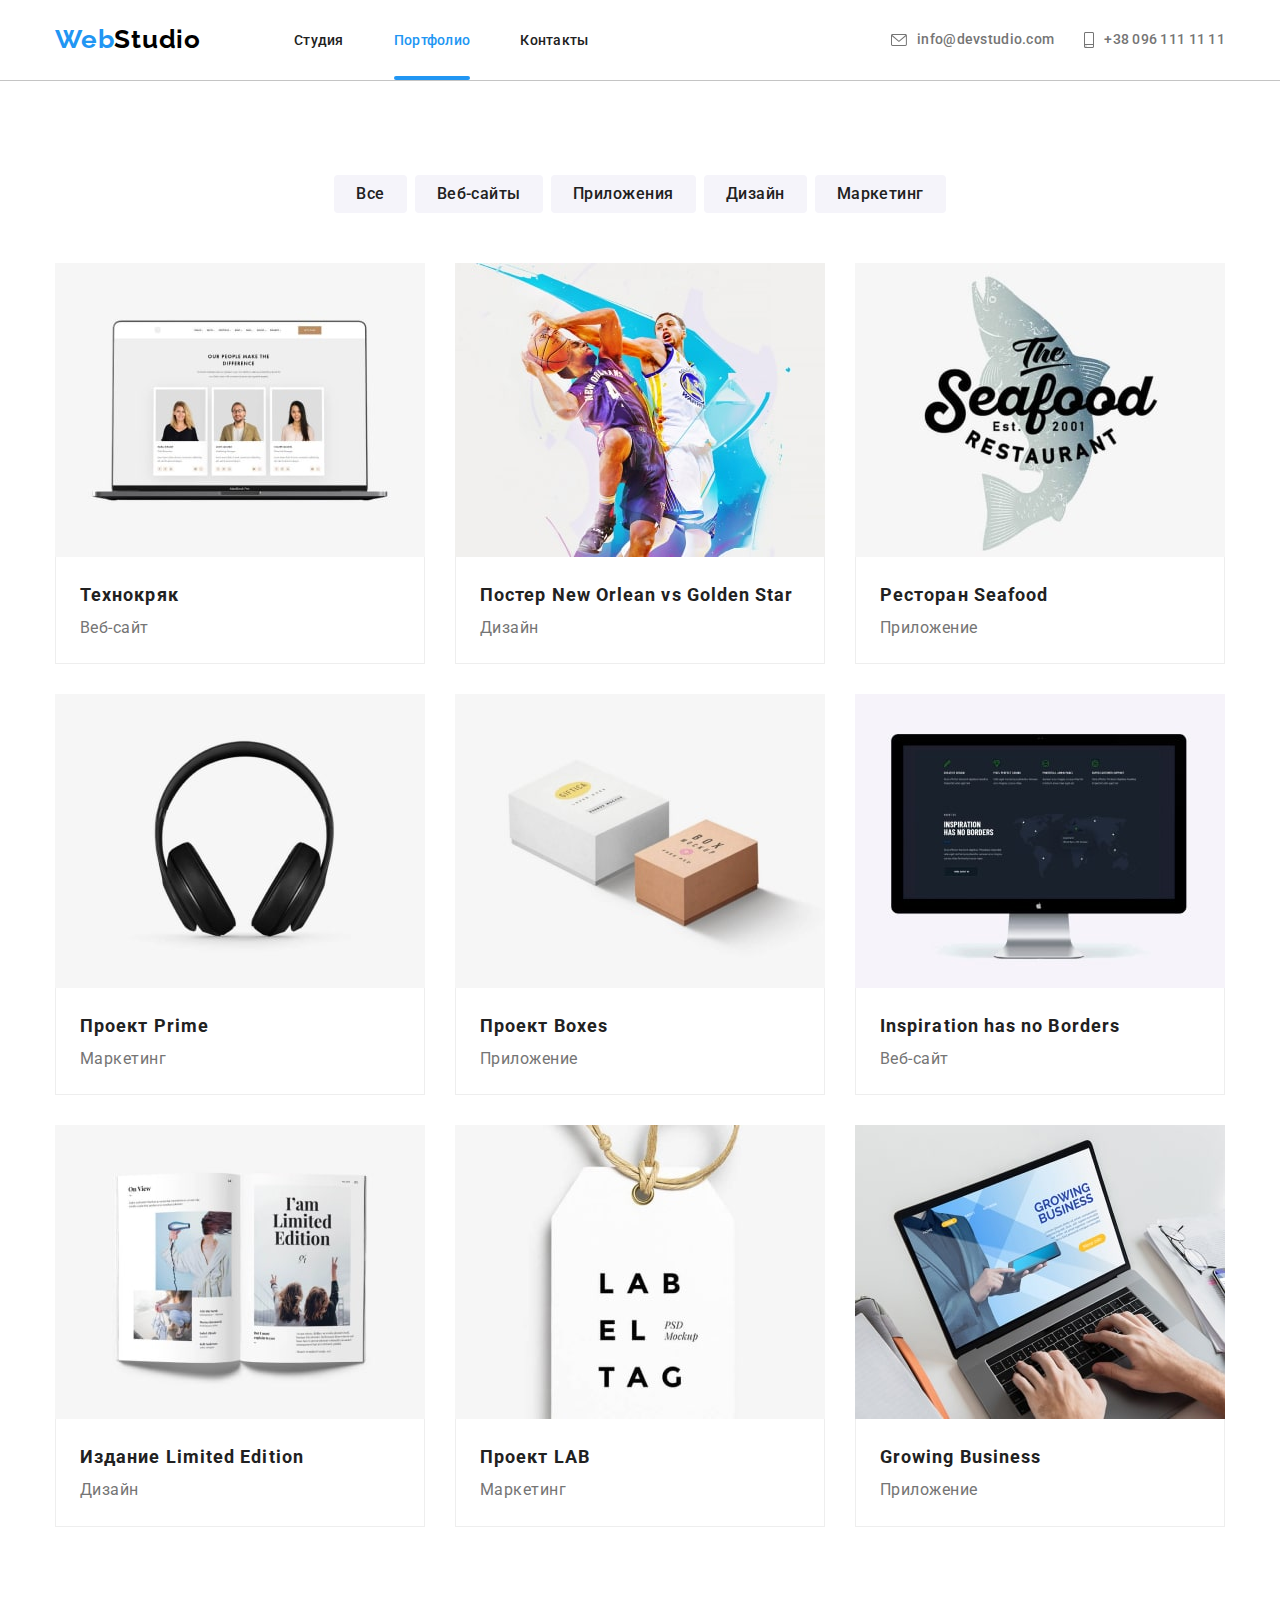
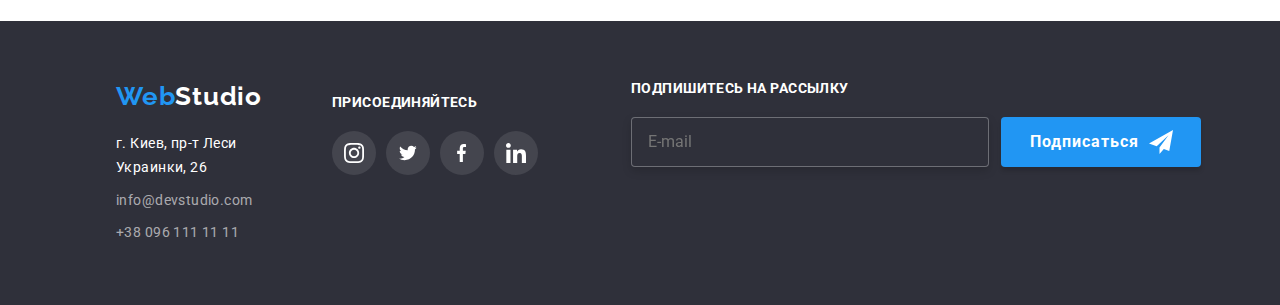
==== commit 32252633: "all" ====
--- a/portfolio.html
+++ b/portfolio.html
@@ -21,37 +21,51 @@
     <header class="header">
       <div class="container nav">
         <a class="header__logotype link" href="./"><span class="header__logo">Web</span>Studio</a>
-        <nav class="header-nav">
-          <ul class="header-nav__list list">
-            <li class="header-nav__item">
-              <a class="header-nav__link link" href="./index.html">Студия</a>
-            </li>
-            <li class="header-nav__item">
-              <a class="header-nav__link underline link" href="./portfolio.html">Портфолио</a>
-            </li>
-            <li class="header-nav__item">
-              <a class="header-nav__link link" href="">Контакты</a>
+        <button type="button" class="nav__btn is-open" aria-expanded="false" data-menu-button>
+          <svg class="nav__icon" width="40" height="40" aria-label="Переключатель мобильного меню">
+            <use class="icon-menu" href="./images/icons.svg#menu"></use>
+            <use class="icon-cross" href="./images/icons.svg#cross"></use>
+          </svg>
+        </button>
+        <div class="header-nav__menu is-open" data-menu>
+          <nav class="header-nav">
+            <ul class="header-nav__list list">
+              <li class="header-nav__item">
+                <a class="header-nav__link  link" href="./index.html">Студия</a>
+              </li>
+              <li class="header-nav__item">
+                <a class="header-nav__link underline link" href="./portfolio.html">Портфолио</a>
+              </li>
+              <li class="header-nav__item">
+                <a class="header-nav__link link" href="">Контакты</a>
+              </li>
+            </ul>
+          </nav>
+          <ul class="header__list list">
+            <li class="header__item">
+              <a class="header__contact contact__mail link" href="mailto:info@devstudio.com">
+                <svg class="header__icon" width="16px" height="12px">
+                  <use href="./images/icons.svg#envelope"></use>
+                </svg>
+                info@devstudio.com</a
+              >
+            </li>
+            <li class="header__item">
+              <a class="header__contact contact__tel link" href="tel:+380961111111">
+                <svg class="header__icon" width="10px" height="16px">
+                  <use href="./images/icons.svg#smartphone"></use>
+                </svg>
+                +38 096 111 11 11
+              </a>
             </li>
           </ul>
-        </nav>
-        <ul class="header__list list">
-          <li class="header__item">
-            <a class="header__contact link" href="mailto:info@devstudio.com">
-              <svg class="header__icon" width="16px" height="12px">
-                <use href="./images/icons.svg#envelope"></use>
-              </svg>
-              info@devstudio.com</a
-            >
-          </li>
-          <li class="header__item">
-            <a class="header__contact link" href="tel:+380961111111">
-              <svg class="header__icon" width="10px" height="16px">
-                <use href="./images/icons.svg#smartphone"></use>
-              </svg>
-              +38 096 111 11 11
-            </a>
-          </li>
-        </ul>
+          <ul class="menu-social">
+            <li class="menu-social__item"><a href="" class="menu-social__link">Instagram</a></li>
+            <li class="menu-social__item"><a href="" class="menu-social__link"> Twitter</a></li>
+            <li class="menu-social__item"><a href="" class="menu-social__link">Facebook</a></li>
+            <li class="menu-social__item"><a href="" class="menu-social__link">LinkedIn</a></li>
+          </ul>
+        </div>
       </div>
     </header>
     <!--******************FILTER***************-->
@@ -79,13 +93,33 @@
             <li class="progect__item">
               <a href="" class="progect__link link">
                 <div class="progect__overlay">
-                  <img
-                    class="progect__img"
-                    src="./images/portfolio-img1.jpg"
-                    alt="ноутбук"
-                    width="370"
-                    height="294"
-                  />
+                  <picture>
+                    <source
+                      media="(min-width: 1200px)"
+                      srcset="
+                        ./images/portfolio-img1-desctop.jpg 1x,
+                        images/portfolio-img1-desctop@2x.jpg 2x
+                      "
+                    />
+                    <source
+                      media="(min-width: 768px)"
+                      srcset="
+                        ./images/portfolio-img1-tablet.jpg 1x,
+                        images/portfolio-img1-tablet@2x.jpg 2x
+                      "
+                    />
+                    <source
+                      srcset="
+                        ./images/portfolio-img1-mobile.jpg 1x,
+                        images/portfolio-img1-mobile@2x.jpg 2x
+                      "
+                    />
+                    <img
+                      class="progect__img"
+                      src="./images/portfolio-img1-mobile.jpg"
+                      alt="ноутбук"
+                    />
+                  </picture>
                   <p class="overlay__text">
                     Ресурс предлагает комплексные предложения с разным уровнем функционала и
                     сервисов. Все это позволит посетителю получить исчерпывающие сведения о компании
@@ -102,13 +136,33 @@
             <li class="progect__item">
               <a href="" class="progect__link link"
                 ><div class="progect__overlay">
-                  <img
-                    class="progect__img"
-                    src="./images/portfolio-img2.jpg"
-                    alt="ноутбук"
-                    width="370"
-                    height="294"
-                  />
+                  <picture>
+                    <source
+                      media="(min-width: 1200px)"
+                      srcset="
+                        ./images/portfolio-img2-desctop.jpg 1x,
+                        images/portfolio-img2-desctop@2x.jpg 2x
+                      "
+                    />
+                    <source
+                      media="(min-width: 768px)"
+                      srcset="
+                        ./images/portfolio-img2-tablet.jpg 1x,
+                        images/portfolio-img2-tablet@2x.jpg 2x
+                      "
+                    />
+                    <source
+                      srcset="
+                        ./images/portfolio-img2-mobile.jpg 1x,
+                        images/portfolio-img2-mobile@2x.jpg 2x
+                      "
+                    />
+                    <img
+                      class="progect__img"
+                      src="./images/portfolio-img2-mobile.jpg"
+                      alt="ноутбук"
+                    />
+                  </picture>
                   <p class="overlay__text">
                     Ресурс предлагает комплексные предложения с разным уровнем функционала и
                     сервисов. Все это позволит посетителю получить исчерпывающие сведения о компании
@@ -124,13 +178,33 @@
             <li class="progect__item">
               <a href="" class="progect__link link"
                 ><div class="progect__overlay">
-                  <img
-                    class="progect__img"
-                    src="./images/portfolio-img3.jpg"
-                    alt="ноутбук"
-                    width="370"
-                    height="294"
-                  />
+                  <picture>
+                    <source
+                      media="(min-width: 1200px)"
+                      srcset="
+                        ./images/portfolio-img3-desctop.jpg 1x,
+                        images/portfolio-img3-desctop@2x.jpg 2x
+                      "
+                    />
+                    <source
+                      media="(min-width: 768px)"
+                      srcset="
+                        ./images/portfolio-img3-tablet.jpg 1x,
+                        images/portfolio-img3-tablet@2x.jpg 2x
+                      "
+                    />
+                    <source
+                      srcset="
+                        ./images/portfolio-img3-mobile.jpg 1x,
+                        images/portfolio-img3-mobile@2x.jpg 2x
+                      "
+                    />
+                    <img
+                      class="progect__img"
+                      src="./images/portfolio-img3-mobile.jpg"
+                      alt="ноутбук"
+                    />
+                  </picture>
                   <p class="overlay__text">
                     Ресурс предлагает комплексные предложения с разным уровнем функционала и
                     сервисов. Все это позволит посетителю получить исчерпывающие сведения о компании
@@ -146,13 +220,33 @@
             <li class="progect__item">
               <a href="" class="progect__link link"
                 ><div class="progect__overlay">
-                  <img
-                    class="progect__img"
-                    src="./images/portfolio-img4.jpg"
-                    alt="ноутбук"
-                    width="370"
-                    height="294"
-                  />
+                  <picture>
+                    <source
+                      media="(min-width: 1200px)"
+                      srcset="
+                        ./images/portfolio-img4-desctop.jpg 1x,
+                        images/portfolio-img4-desctop@2x.jpg 2x
+                      "
+                    />
+                    <source
+                      media="(min-width: 768px)"
+                      srcset="
+                        ./images/portfolio-img4-tablet.jpg 1x,
+                        images/portfolio-img4-tablet@2x.jpg 2x
+                      "
+                    />
+                    <source
+                      srcset="
+                        ./images/portfolio-img4-mobile.jpg 1x,
+                        images/portfolio-img4-mobile@2x.jpg 2x
+                      "
+                    />
+                    <img
+                      class="progect__img"
+                      src="./images/portfolio-img4-mobile.jpg"
+                      alt="ноутбук"
+                    />
+                  </picture>
                   <p class="overlay__text">
                     Ресурс предлагает комплексные предложения с разным уровнем функционала и
                     сервисов. Все это позволит посетителю получить исчерпывающие сведения о компании
@@ -168,13 +262,33 @@
             <li class="progect__item">
               <a href="" class="progect__link link"
                 ><div class="progect__overlay">
-                  <img
-                    class="progect__img"
-                    src="./images/portfolio-img5.jpg"
-                    alt="ноутбук"
-                    width="370"
-                    height="294"
-                  />
+                  <picture>
+                    <source
+                      media="(min-width: 1200px)"
+                      srcset="
+                        ./images/portfolio-img5-desctop.jpg 1x,
+                        images/portfolio-img5-desctop@2x.jpg 2x
+                      "
+                    />
+                    <source
+                      media="(min-width: 768px)"
+                      srcset="
+                        ./images/portfolio-img5-tablet.jpg 1x,
+                        images/portfolio-img5-tablet@2x.jpg 2x
+                      "
+                    />
+                    <source
+                      srcset="
+                        ./images/portfolio-img5-mobile.jpg 1x,
+                        images/portfolio-img5-mobile@2x.jpg 2x
+                      "
+                    />
+                    <img
+                      class="progect__img"
+                      src="./images/portfolio-img5-mobile.jpg"
+                      alt="ноутбук"
+                    />
+                  </picture>
                   <p class="overlay__text">
                     Ресурс предлагает комплексные предложения с разным уровнем функционала и
                     сервисов. Все это позволит посетителю получить исчерпывающие сведения о компании
@@ -190,13 +304,33 @@
             <li class="progect__item">
               <a href="" class="progect__link link"
                 ><div class="progect__overlay">
-                  <img
-                    class="progect__img"
-                    src="./images/portfolio-img6.jpg"
-                    alt="ноутбук"
-                    width="370"
-                    height="294"
-                  />
+                  <picture>
+                    <source
+                      media="(min-width: 1200px)"
+                      srcset="
+                        ./images/portfolio-img6-desctop.jpg 1x,
+                        images/portfolio-img6-desctop@2x.jpg 2x
+                      "
+                    />
+                    <source
+                      media="(min-width: 768px)"
+                      srcset="
+                        ./images/portfolio-img6-tablet.jpg 1x,
+                        images/portfolio-img6-tablet@2x.jpg 2x
+                      "
+                    />
+                    <source
+                      srcset="
+                        ./images/portfolio-img6-mobile.jpg 1x,
+                        images/portfolio-img6-mobile@2x.jpg 2x
+                      "
+                    />
+                    <img
+                      class="progect__img"
+                      src="./images/portfolio-img6-mobile.jpg"
+                      alt="ноутбук"
+                    />
+                  </picture>
                   <p class="overlay__text">
                     Ресурс предлагает комплексные предложения с разным уровнем функционала и
                     сервисов. Все это позволит посетителю получить исчерпывающие сведения о компании
@@ -212,13 +346,33 @@
             <li class="progect__item">
               <a href="" class="progect__link link"
                 ><div class="progect__overlay">
-                  <img
-                    class="progect__img"
-                    src="./images/portfolio-img7.jpg"
-                    alt="ноутбук"
-                    width="370"
-                    height="294"
-                  />
+                  <picture>
+                    <source
+                      media="(min-width: 1200px)"
+                      srcset="
+                        ./images/portfolio-img7-desctop.jpg 1x,
+                        images/portfolio-img7-desctop@2x.jpg 2x
+                      "
+                    />
+                    <source
+                      media="(min-width: 768px)"
+                      srcset="
+                        ./images/portfolio-img7-tablet.jpg 1x,
+                        images/portfolio-img7-tablet@2x.jpg 2x
+                      "
+                    />
+                    <source
+                      srcset="
+                        ./images/portfolio-img7-mobile.jpg 1x,
+                        images/portfolio-img7-mobile@2x.jpg 2x
+                      "
+                    />
+                    <img
+                      class="progect__img"
+                      src="./images/portfolio-img7-mobile.jpg"
+                      alt="ноутбук"
+                    />
+                  </picture>
                   <p class="overlay__text">
                     Ресурс предлагает комплексные предложения с разным уровнем функционала и
                     сервисов. Все это позволит посетителю получить исчерпывающие сведения о компании
@@ -234,13 +388,33 @@
             <li class="progect__item">
               <a href="" class="progect__link link"
                 ><div class="progect__overlay">
-                  <img
-                    class="progect__img"
-                    src="./images/portfolio-img8.jpg"
-                    alt="ноутбук"
-                    width="370"
-                    height="294"
-                  />
+                  <picture>
+                    <source
+                      media="(min-width: 1200px)"
+                      srcset="
+                        ./images/portfolio-img8-desctop.jpg 1x,
+                        images/portfolio-img8-desctop@2x.jpg 2x
+                      "
+                    />
+                    <source
+                      media="(min-width: 768px)"
+                      srcset="
+                        ./images/portfolio-img8-tablet.jpg 1x,
+                        images/portfolio-img8-tablet@2x.jpg 2x
+                      "
+                    />
+                    <source
+                      srcset="
+                        ./images/portfolio-img8-mobile.jpg 1x,
+                        images/portfolio-img8-mobile@2x.jpg 2x
+                      "
+                    />
+                    <img
+                      class="progect__img"
+                      src="./images/portfolio-img8-mobile.jpg"
+                      alt="ноутбук"
+                    />
+                  </picture>
                   <p class="overlay__text">
                     Ресурс предлагает комплексные предложения с разным уровнем функционала и
                     сервисов. Все это позволит посетителю получить исчерпывающие сведения о компании
@@ -256,13 +430,33 @@
             <li class="progect__item">
               <a href="" class="progect__link link"
                 ><div class="progect__overlay">
-                  <img
-                    class="progect__img"
-                    src="./images/portfolio-img9.jpg"
-                    alt="ноутбук"
-                    width="370"
-                    height="294"
-                  />
+                  <picture>
+                    <source
+                      media="(min-width: 1200px)"
+                      srcset="
+                        ./images/portfolio-img9-desctop.jpg 1x,
+                        images/portfolio-img9-desctop@2x.jpg 2x
+                      "
+                    />
+                    <source
+                      media="(min-width: 768px)"
+                      srcset="
+                        ./images/portfolio-img9-tablet.jpg 1x,
+                        images/portfolio-img9-tablet@2x.jpg 2x
+                      "
+                    />
+                    <source
+                      srcset="
+                        ./images/portfolio-img9-mobile.jpg 1x,
+                        images/portfolio-img9-mobile@2x.jpg 2x
+                      "
+                    />
+                    <img
+                      class="progect__img"
+                      src="./images/portfolio-img9-mobile.jpg"
+                      alt="ноутбук"
+                    />
+                  </picture>
                   <p class="overlay__text">
                     Ресурс предлагает комплексные предложения с разным уровнем функционала и
                     сервисов. Все это позволит посетителю получить исчерпывающие сведения о компании
@@ -333,17 +527,24 @@
           </div>
           <div class="send">
             <h3 class="send__title">Подпишитесь на рассылку</h3>
-            <input class="send__mail" type="email" name="mail" placeholder="E-mail" />
+            <div class="sends">
+              <form class="send__form">
+                <lable class="send__lable">
+                  <input class="send__mail" type="email" name="mail" placeholder="E-mail" />
+                </lable>
+              </form>
 
-            <button type="button" class="send__btn">
-              Подписаться
-              <svg class="send__icon" width="24px" height="24px">
-                <use href="./images/icons.svg#icon-send"></use>
-              </svg>
-            </button>
+              <button type="button" class="send__btn">
+                Подписаться
+                <svg class="send__icon" width="24px" height="24px">
+                  <use href="./images/icons.svg#icon-send"></use>
+                </svg>
+              </button>
+            </div>
           </div>
         </div>
       </div>
     </footer>
+    <script src="./js/mobile-menu.js"></script>
   </body>
 </html>
--- a/css/main.min.css
+++ b/css/main.min.css
@@ -1,2 +1,2 @@
-.header__list,.header-nav__list,.features__list,.work__list,.comand__list,.comand-social__list,.clients__list,.footer__list,.social-box__list,.filter__list,.progect__list{list-style:none}.header__logotype,.header-nav__link,.header__contact,.comand-social__link,.clients__link,.footer__logotype,.social-box__link,.progect__link{text-decoration:none}.modal__check{position:absolute;white-space:nowrap;width:1px;height:1px;overflow:hidden;border:0;padding:0;clip:rect(0 0 0 0);-webkit-clip-path:inset(50%);clip-path:inset(50%);margin:-1px}body{font-family:roboto, sans-serif;color:#757575;background-color:#ffffff}.container{width:1200px;padding-left:15px;padding-right:15px;margin-left:auto;margin-right:auto}.header__logotype{font-family:Raleway;font-weight:700;font-size:26px;line-height:1.2;letter-spacing:0.03em;margin-right:93px;color:#000000;-webkit-transition:color 250ms cubic-bezier(0.4, 0, 0.2, 1);transition:color 250ms cubic-bezier(0.4, 0, 0.2, 1)}.header__logotype:hover,.header__logotype:focus{color:#2196f3}.header__logo{color:#2196f3}.header{padding:25px 0;background-color:#ffffff;border-bottom-width:1px;border-bottom-style:solid;border-bottom-color:#c4c4c4}.header__list{display:-webkit-box;display:-ms-flexbox;display:flex;-webkit-box-align:center;-ms-flex-align:center;align-items:center;margin-left:auto;margin-top:0;margin-bottom:0;padding:0}.header__icon{margin-right:10px}.header__item+.header__item{margin-left:50px}.nav{display:-webkit-box;display:-ms-flexbox;display:flex;-webkit-box-pack:center;-ms-flex-pack:center;justify-content:center;-webkit-box-align:center;-ms-flex-align:center;align-items:center}.header-nav{display:-webkit-box;display:-ms-flexbox;display:flex;-webkit-box-pack:center;-ms-flex-pack:center;justify-content:center;-webkit-box-align:center;-ms-flex-align:center;align-items:center}.header-nav__list{display:-webkit-box;display:-ms-flexbox;display:flex;margin:0;padding:0}.header-nav__item+.header-nav__item{margin-left:50px}.header-nav__link{position:relative;padding:32px 0;font-style:normal;font-weight:500;font-size:14px;line-height:1.14;letter-spacing:0.02em;color:#212121;-webkit-transition:color 250ms cubic-bezier(0.4, 0, 0.2, 1);transition:color 250ms cubic-bezier(0.4, 0, 0.2, 1)}.header-nav__link:hover,.header-nav__link:focus{color:#2196f3}.underline{color:#2196f3}.underline::after{position:absolute;bottom:0;content:'';display:block;width:100%;height:4px;border-radius:2px;background-color:#2196f3}.header__contact{display:-webkit-box;display:-ms-flexbox;display:flex;-webkit-box-pack:center;-ms-flex-pack:center;justify-content:center;-webkit-box-align:center;-ms-flex-align:center;align-items:center;padding:7px 0;font-style:normal;font-weight:500;font-size:14px;line-height:1.14;letter-spacing:0.02em;color:#757575;fill:#757575;-webkit-transition:color 250ms cubic-bezier(0.4, 0, 0.2, 1);transition:color 250ms cubic-bezier(0.4, 0, 0.2, 1)}.header__contact:hover,.header__contact:focus{color:#2196f3;fill:currentColor}.hero{padding:200px 0;max-width:1600px;margin-left:auto;margin-right:auto;background-color:#2f303a;text-align:center;background-image:-webkit-gradient(linear, left top, right top, from(rgba(47,48,58,0.4)), to(rgba(47,48,58,0.4))),url(../images/overlay.jpg);background-image:linear-gradient(to right, rgba(47,48,58,0.4), rgba(47,48,58,0.4)),url(../images/overlay.jpg)}.hero__title{margin-top:0;margin-bottom:0;font-style:normal;font-weight:900;font-size:44px;line-height:1.4;letter-spacing:0.06em;text-transform:uppercase;color:#fff}.hero__btn{margin-top:30px;padding:10px 32px;border:none;border-radius:4px;font-family:inherit;font-style:normal;font-weight:700;font-size:16px;line-height:1.9;letter-spacing:0.06em;cursor:pointer;background-color:#2196f3;color:#fff}.hero__btn:hover,.hero__btn:focus{-webkit-box-shadow:0px 4px 4px rgba(0,0,0,0.15);box-shadow:0px 4px 4px rgba(0,0,0,0.15)}.features{margin-top:0;margin-bottom:0;padding-top:94px}.features__list{display:-webkit-box;display:-ms-flexbox;display:flex;margin:0;padding:0}.features__item+.features__item{margin-left:30px}.features__thumb{text-align:center;padding:25px 0;margin-bottom:30px;background-color:#f5f4fa;border-radius:4px}.features__title{margin:0;font-style:normal;font-weight:700;font-size:14px;line-height:1.14;letter-spacing:0.03em;text-transform:uppercase;color:#212121}.features__text{margin-bottom:0;margin-top:10px;font-style:normal;font-weight:400;font-size:14px;line-height:1.7;letter-spacing:0.03em;color:#757575}.work{margin-top:0px;margin-bottom:0px;padding-top:94px;padding-bottom:94px}.work__title{margin-top:0;margin-bottom:50px;font-style:normal;font-weight:700;font-size:36px;line-height:1.17;text-align:center;letter-spacing:0.03em;color:#212121}.work__list{display:-webkit-box;display:-ms-flexbox;display:flex;margin:0;padding:0}.work__item{position:relative}.work__item+.work__item{margin-left:30px}.work__img{display:block}.work__text{position:absolute;-webkit-transform:translateY(-100%);transform:translateY(-100%);display:-webkit-box;display:-ms-flexbox;display:flex;-webkit-box-pack:center;-ms-flex-pack:center;justify-content:center;-webkit-box-align:center;-ms-flex-align:center;align-items:center;margin:0;width:370px;height:70px;font-style:normal;font-weight:700;font-size:14px;line-height:1.14;text-align:center;letter-spacing:0.03em;text-transform:uppercase;background:rgba(47,48,58,0.8);color:#fff}.comand{margin-top:0px;margin-bottom:0;padding:94px 0 94px 0;background-color:#f5f4fa}.comand__title{margin-top:0;margin-bottom:50px;font-style:normal;font-weight:700;font-size:36px;line-height:1.17;text-align:center;letter-spacing:0.03em;color:#212121}.comand__list{display:-webkit-box;display:-ms-flexbox;display:flex;margin:-15px;padding-left:0;text-align:center}.comand__item{margin:15px}.comand__item{background:#fff;-webkit-box-shadow:0px 1px 3px rgba(0,0,0,0.12),0px 1px 1px rgba(0,0,0,0.14),0px 2px 1px rgba(0,0,0,0.2);box-shadow:0px 1px 3px rgba(0,0,0,0.12),0px 1px 1px rgba(0,0,0,0.14),0px 2px 1px rgba(0,0,0,0.2);border-radius:0px 0px 4px 4px}.comand__text{margin-top:0;margin-bottom:10px;font-style:normal;font-weight:400;font-size:16px;line-height:1.2;letter-spacing:0.03em;color:#757575}.comand__img{display:block}.comand-title__man-text{padding-top:30px;padding-bottom:30px}.comand-title__man{margin-top:0;margin-bottom:10px;font-style:normal;font-weight:500;font-size:16px;line-height:1.2;letter-spacing:0.03e;color:#212121}.comand-social__list{display:-webkit-box;display:-ms-flexbox;display:flex;-webkit-box-pack:center;-ms-flex-pack:center;justify-content:center;-webkit-box-align:center;-ms-flex-align:center;align-items:center;padding-left:0}.comand-social__link{display:-webkit-box;display:-ms-flexbox;display:flex;-webkit-box-pack:center;-ms-flex-pack:center;justify-content:center;-webkit-box-align:center;-ms-flex-align:center;align-items:center;width:44px;height:44px;border-radius:50%;background-color:#fff;fill:#afb1b8;-webkit-transition:background-color 250ms cubic-bezier(0.4, 0, 0.2, 1),fill 250ms cubic-bezier(0.4, 0, 0.2, 1);transition:background-color 250ms cubic-bezier(0.4, 0, 0.2, 1),fill 250ms cubic-bezier(0.4, 0, 0.2, 1)}.comand-social__link:hover,.comand-social__link:focus{background-color:#2196f3;fill:#fff}.comand-social__item{border-radius:50%}.comand-social__item+.comand-social__item{margin-left:10px}.clients{padding:94px 0}.clients__title{margin-bottom:50px;font-weight:700;font-size:36px;line-height:1.16;text-align:center;letter-spacing:0.03em;color:#212121}.clients__list{display:-webkit-box;display:-ms-flexbox;display:flex;-webkit-box-pack:center;-ms-flex-pack:center;justify-content:center;-webkit-box-align:center;-ms-flex-align:center;align-items:center;margin:-15px;padding:0}.clients__link{display:-webkit-box;display:-ms-flexbox;display:flex;-webkit-box-pack:center;-ms-flex-pack:center;justify-content:center;-webkit-box-align:center;-ms-flex-align:center;align-items:center;width:170px;height:92px;margin:15px;border:1px solid #afb1b8;border-radius:4px;fill:#afb1b8;-webkit-transition:fill 250ms cubic-bezier(0.4, 0, 0.2, 1),border 250ms cubic-bezier(0.4, 0, 0.2, 1);transition:fill 250ms cubic-bezier(0.4, 0, 0.2, 1),border 250ms cubic-bezier(0.4, 0, 0.2, 1)}.clients__link:hover,.clients__link:focus{border:1px solid #2196f3;fill:#2196f3}.footer{padding-top:60px;padding-bottom:60px;background-color:#2f303a}.footer__logotype{margin-top:60px;margin-bottom:0;font-family:Raleway;font-weight:700;font-size:26px;line-height:1.2;letter-spacing:0.03em;color:#ffffff}.footer__logotype:hover,.footer__logotype:focus{color:#2196f3}.footer__logo{color:#2196f3}.footer__contact{font-style:normal;font-weight:400;font-size:14px;line-height:1.7;letter-spacing:0.03em;color:rgba(255,255,255,0.6);-webkit-transition:color 250ms cubic-bezier(0.4, 0, 0.2, 1);transition:color 250ms cubic-bezier(0.4, 0, 0.2, 1)}.footer__contact:hover,.footer__contact:focus{color:#2196f3;fill:currentColor}.footer__list{margin:0;padding-left:0}.footer__item{margin-top:9px;margin-bottom:0}.footer__general{display:-webkit-box;display:-ms-flexbox;display:flex}.footer__social-box{margin-left:70px}.footer-adress{margin-top:20px;margin-bottom:0;font-style:normal;font-weight:400;font-size:14px;line-height:1.7;letter-spacing:0.03em;color:#fff}.social-box__title{margin-bottom:20px;font-style:normal;font-weight:700;font-size:14px;line-height:1.14;letter-spacing:0.03em;text-transform:uppercase;color:#fff}.social-box__list{display:-webkit-box;display:-ms-flexbox;display:flex;padding:0;margin:0}.social-box__item+.social-box__item{margin-left:10px}.social-box__link{display:-webkit-box;display:-ms-flexbox;display:flex;-webkit-box-pack:center;-ms-flex-pack:center;justify-content:center;-webkit-box-align:center;-ms-flex-align:center;align-items:center;width:44px;height:44px;fill:#fff;border-radius:50%;background-color:rgba(255,255,255,0.1);-webkit-transition:background-color 250ms cubic-bezier(0.4, 0, 0.2, 1);transition:background-color 250ms cubic-bezier(0.4, 0, 0.2, 1)}.social-box__link:hover,.social-box__link:focus{border-radius:50%;background-color:#2196f3;fill:#fff}.backdrop{position:fixed;top:0;width:100%;height:100%;background-color:rgba(0,0,0,0.2);-webkit-transition:opacity 250ms cubic-bezier(0.4, 0, 0.2, 1),visibility 250ms cubic-bezier(0.4, 0, 0.2, 1);transition:opacity 250ms cubic-bezier(0.4, 0, 0.2, 1),visibility 250ms cubic-bezier(0.4, 0, 0.2, 1)}.backdrop.is-hidden{opacity:0;pointer-events:none;visibility:hidden}.modal{position:absolute;top:50%;left:50%;-webkit-transform:translate(-50%, -50%);transform:translate(-50%, -50%);width:528px;min-height:581px;padding:40px;background-color:#fff;-webkit-box-shadow:0px 1px 3px rgba(0,0,0,0.12),0px 1px 1px rgba(0,0,0,0.14),0px 2px 1px rgba(0,0,0,0.2);box-shadow:0px 1px 3px rgba(0,0,0,0.12),0px 1px 1px rgba(0,0,0,0.14),0px 2px 1px rgba(0,0,0,0.2);border-radius:4px}.modal__title{margin:0 0 12px 0;font-style:normal;font-weight:700;font-size:20px;line-height:1.5;text-align:center;letter-spacing:0.03em;color:#212121}.modal__check-text{display:-webkit-box;display:-ms-flexbox;display:flex;-webkit-box-pack:center;-ms-flex-pack:center;justify-content:center;-webkit-box-align:center;-ms-flex-align:center;align-items:center;margin-top:20px;margin-bottom:30px;font-style:normal;font-weight:400;font-size:14px;line-height:1.71;letter-spacing:0.03em;color:#757575}.modal__check-text a{color:#2196f3}.modal__check-text span{width:16px;height:15px;border:2px solid #212121;border-radius:3px;margin-right:8px;display:-webkit-box;display:-ms-flexbox;display:flex;-webkit-box-pack:center;-ms-flex-pack:center;justify-content:center;-webkit-box-align:center;-ms-flex-align:center;align-items:center}.modal__check:checked+.modal__check-text span{background-color:#2196f3;border:none}.modal__check:checked+.modal__check-text .check__icon{fill:#fff}.check__icon{fill:transparent}.modal-btn{position:absolute;top:10px;right:10px;display:-webkit-box;display:-ms-flexbox;display:flex;-webkit-box-pack:center;-ms-flex-pack:center;justify-content:center;-webkit-box-align:center;-ms-flex-align:center;align-items:center;width:30px;height:30px;background:#fff;border:1px solid rgba(0,0,0,0.1);border-radius:50%;cursor:pointer}.modal-btn:hover,.modal-btn:focus{fill:#2196f3}.form__input{width:100%;height:40px;padding-left:42px;border:1px solid rgba(33,33,33,0.2);border-radius:4px;background-color:transparent;border:1px solid rgba(33,33,33,0.2)}.form__input:hover,.form__input:focus{border-color:#2196f3}.form__input:hover+.input__icon{fill:#2196f3}.form__input:focus+.input__icon{fill:#2196f3}.form__field{display:block;margin-top:28px;margin-bottom:4px;font-style:normal;font-weight:400;font-size:12px;line-height:1.17;letter-spacing:0.01em;color:#757575}.form__textarea{width:100%;height:120px;padding:12px 16px;resize:none;border:1px solid rgba(33,33,33,0.2);border-radius:4px}.form__textarea:hover,.form__textarea:focus{border-color:#2196f3}.form__btn{display:block;width:200px;height:50px;border:none;margin-left:auto;margin-right:auto;font-style:normal;font-weight:700;font-size:16px;line-height:1.88;letter-spacing:0.06em;color:#fff;background:#188ce8;border-radius:4px;cursor:pointer}.form__btn:hover,.form__btn:focus{-webkit-box-shadow:0px 4px 4px rgba(0,0,0,0.15);box-shadow:0px 4px 4px rgba(0,0,0,0.15)}.input__wrap{position:relative}.input__icon{position:absolute;left:15px;top:50%;-webkit-transform:translateY(-50%);transform:translateY(-50%)}.send{margin-left:93px}.send__title{margin-top:0;margin-bottom:20px;font-weight:700;font-size:14px;line-height:1.14;letter-spacing:0.03em;text-transform:uppercase;color:var(--accent-white-color)}.send__mail{width:358px;height:50px;padding-left:16px;color:#afb1b8;background-color:#2f303a;border:1px solid rgba(255,255,255,0.3);border-radius:4px;-webkit-filter:drop-shadow(0px 4px 4px rgba(0,0,0,0.15));filter:drop-shadow(0px 4px 4px rgba(0,0,0,0.15));cursor:pointer}.send__btn{display:-webkit-inline-box;display:-ms-inline-flexbox;display:inline-flex;-webkit-box-pack:center;-ms-flex-pack:center;justify-content:center;-webkit-box-align:center;-ms-flex-align:center;align-items:center;width:200px;height:50px;margin-left:12px;padding-left:29px;padding-right:0;font-weight:700;font-size:16px;line-height:1.88;letter-spacing:0.06em;color:#fff;background:#2196f3;-webkit-box-shadow:0px 4px 4px rgba(0,0,0,0.15);box-shadow:0px 4px 4px rgba(0,0,0,0.15);border-radius:4px;border:none;cursor:pointer}.send__icon{margin-left:10px;margin-right:28px;fill:currentColor}.portfolio{font-family:roboto, sans-serif;color:#757575;background-color:#fff}.filter{margin-top:0;margin-bottom:0;padding-top:94px;padding-bottom:94px}.filter__list{display:-webkit-box;display:-ms-flexbox;display:flex;-webkit-box-pack:center;-ms-flex-pack:center;justify-content:center;-webkit-box-align:center;-ms-flex-align:center;align-items:center;margin-top:0;margin-bottom:50px;padding-left:0}.filter__item+.filter__item{margin-left:8px}.filter__btn{border:none;font-family:inherit;font-style:normal;font-weight:500;font-size:16px;line-height:1.6;text-align:center;letter-spacing:0.03em;background-color:#f5f4fa;color:#212121;border-radius:4px;padding:6px 22px;cursor:pointer;-webkit-transition:color 250ms cubic-bezier(0.4, 0, 0.2, 1),background-color 250ms cubic-bezier(0.4, 0, 0.2, 1),-webkit-box-shadow 250ms cubic-bezier(0.4, 0, 0.2, 1);transition:color 250ms cubic-bezier(0.4, 0, 0.2, 1),background-color 250ms cubic-bezier(0.4, 0, 0.2, 1),-webkit-box-shadow 250ms cubic-bezier(0.4, 0, 0.2, 1);transition:color 250ms cubic-bezier(0.4, 0, 0.2, 1),background-color 250ms cubic-bezier(0.4, 0, 0.2, 1),box-shadow 250ms cubic-bezier(0.4, 0, 0.2, 1);transition:color 250ms cubic-bezier(0.4, 0, 0.2, 1),background-color 250ms cubic-bezier(0.4, 0, 0.2, 1),box-shadow 250ms cubic-bezier(0.4, 0, 0.2, 1),-webkit-box-shadow 250ms cubic-bezier(0.4, 0, 0.2, 1)}.filter__btn:hover,.filter__btn:focus{background-color:#2196f3;color:#fff;-webkit-box-shadow:0px 3px 1px rgba(0,0,0,0.1),0px 1px 2px rgba(0,0,0,0.08),0px 2px 2px rgba(0,0,0,0.12);box-shadow:0px 3px 1px rgba(0,0,0,0.1),0px 1px 2px rgba(0,0,0,0.08),0px 2px 2px rgba(0,0,0,0.12)}.progect__list{display:-webkit-box;display:-ms-flexbox;display:flex;-ms-flex-wrap:wrap;flex-wrap:wrap;-ms-flex-preferred-size:calc(100% / 3 - 30px);flex-basis:calc(100% / 3 - 30px);padding:0;margin:-15px}.progect__border{border:1px solid #eeeeee;border-top:none;padding:20px 24px}.progect__item{margin:15px;-webkit-transition:-webkit-box-shadow 250ms cubic-bezier(0.4, 0, 0.2, 1);transition:-webkit-box-shadow 250ms cubic-bezier(0.4, 0, 0.2, 1);transition:box-shadow 250ms cubic-bezier(0.4, 0, 0.2, 1);transition:box-shadow 250ms cubic-bezier(0.4, 0, 0.2, 1), -webkit-box-shadow 250ms cubic-bezier(0.4, 0, 0.2, 1)}.progect__item:hover,.progect__item:focus{-webkit-box-shadow:0px 1px 1px rgba(0,0,0,0.12),0px 4px 4px rgba(0,0,0,0.06),1px 4px 6px rgba(0,0,0,0.16);box-shadow:0px 1px 1px rgba(0,0,0,0.12),0px 4px 4px rgba(0,0,0,0.06),1px 4px 6px rgba(0,0,0,0.16)}.progect__title{margin-top:0;margin-bottom:0;font-style:normal;font-weight:700;font-size:18px;line-height:2;letter-spacing:0.06em;color:#212121}.progect__text{margin-top:0px;margin-bottom:0px;font-style:normal;font-weight:400;font-size:16px;line-height:1.9;letter-spacing:0.03em;color:#757575}.progect__img{display:block}.progect__overlay{position:relative;overflow:hidden}.progect__link:hover .overlay__text,.progect__link:focus .overlay__text{-webkit-transform:translateY(-100%);transform:translateY(-100%);-webkit-transition:-webkit-transform 250ms cubic-bezier(0.4, 0, 0.2, 1);transition:-webkit-transform 250ms cubic-bezier(0.4, 0, 0.2, 1);transition:transform 250ms cubic-bezier(0.4, 0, 0.2, 1);transition:transform 250ms cubic-bezier(0.4, 0, 0.2, 1), -webkit-transform 250ms cubic-bezier(0.4, 0, 0.2, 1)}.overlay__text{position:absolute;margin:0;padding:63px 24px;height:100%;background:rgba(33,150,243,0.9);font-style:normal;font-weight:400;font-size:18px;line-height:1.56;letter-spacing:0.03em;color:#fff}
+.header__list,.header-nav__list,.menu-social,.features__list,.work__list,.comand__list,.comand-social__list,.clients__list,.footer__list,.social-box__list,.filter__list,.progect__list{list-style:none}.header__logotype,.header-nav__link,.header__contact,.menu-social__link,.comand-social__link,.clients__link,.footer__logotype,.footer__contact,.social-box__link,.progect__link{text-decoration:none}.modal__check{position:absolute;white-space:nowrap;width:1px;height:1px;overflow:hidden;border:0;padding:0;clip:rect(0 0 0 0);-webkit-clip-path:inset(50%);clip-path:inset(50%);margin:-1px}body{font-family:roboto, sans-serif;color:#757575;background-color:#ffffff}.container{padding-left:15px;padding-right:15px;margin-left:auto;margin-right:auto}@media screen and (min-width: 480px){.container{width:480px}}@media screen and (min-width: 768px){.container{width:768px}}@media screen and (min-width: 1200px){.container{width:1200px}}.header__logotype{font-family:Raleway;font-weight:700;font-size:26px;line-height:1.2;letter-spacing:0.03em;padding:24px 0;color:#000000;-webkit-transition:color 250ms cubic-bezier(0.4, 0, 0.2, 1);transition:color 250ms cubic-bezier(0.4, 0, 0.2, 1)}@media screen and (min-width: 768px){.header__logotype{margin-right:93px}}.header__logotype:hover,.header__logotype:focus{color:#2196f3}.header__logo{color:#2196f3}.header{position:relative;background-color:#ffffff;border-bottom:1px solid #c4c4c4}.header__list{display:-webkit-box;display:-ms-flexbox;display:flex;-webkit-box-align:center;-ms-flex-align:center;align-items:center;margin-left:auto;margin-top:0;margin-bottom:0;padding:0}@media screen and (max-width: 767px){.header__list{-webkit-box-orient:vertical;-webkit-box-direction:reverse;-ms-flex-direction:column-reverse;flex-direction:column-reverse;-webkit-box-flex:1;-ms-flex-positive:1;flex-grow:1;-webkit-box-align:start;-ms-flex-align:start;align-items:flex-start;margin:0}}@media screen and (min-width: 768px) and (max-width: 1199px){.header__list{-webkit-box-orient:vertical;-webkit-box-direction:normal;-ms-flex-direction:column;flex-direction:column;-webkit-box-align:start;-ms-flex-align:start;align-items:start;margin-left:auto}}.header__icon{margin-right:10px}@media screen and (max-width: 767px){.header__icon{display:none}}@media screen and (min-width: 768px) and (max-width: 1199px){.header__item+.header__item{margin-top:10px}}@media screen and (min-width: 1200px){.header__item+.header__item{margin-left:30px}}@media screen and (max-width: 767px){.header__item+.header__item{margin-bottom:32px}}.nav{position:relative;display:-webkit-box;display:-ms-flexbox;display:flex;-webkit-box-pack:center;-ms-flex-pack:center;justify-content:center;-webkit-box-align:center;-ms-flex-align:center;align-items:center}@media screen and (max-width: 767px){.nav{-webkit-box-pack:justify;-ms-flex-pack:justify;justify-content:space-between}}.nav__btn{display:-webkit-inline-box;display:-ms-inline-flexbox;display:inline-flex;position:absolute;right:15px;z-index:2;margin:0;padding:0;border:none;background-color:transparent;cursor:pointer}@media screen and (min-width: 768px){.nav__btn{display:none}}.nav__btn .icon-cross{display:none}.nav__btn.is-open .icon-cross{display:block}.nav__btn.is-open .icon-menu{display:none}.nav__btn:hover,.nav__btn:focus{fill:#2196f3}.header-nav{display:-webkit-box;display:-ms-flexbox;display:flex}@media screen and (max-width: 767px){.header-nav{width:100%}}.header-nav__list{display:-webkit-box;display:-ms-flexbox;display:flex;margin:0;padding:0}@media screen and (max-width: 767px){.header-nav__list{-webkit-box-orient:vertical;-webkit-box-direction:normal;-ms-flex-direction:column;flex-direction:column}}.header-nav__item+.header-nav__item{margin-left:50px}@media screen and (max-width: 767px){.header-nav__item+.header-nav__item{margin-left:0;margin-top:32px}}.header-nav__link{position:relative;font-style:normal;font-weight:500;font-size:14px;line-height:1.14;letter-spacing:0.02em;color:#212121;-webkit-transition:color 250ms cubic-bezier(0.4, 0, 0.2, 1);transition:color 250ms cubic-bezier(0.4, 0, 0.2, 1)}@media screen and (min-width: 768px){.header-nav__link{padding:32px 0}}@media screen and (max-width: 767px){.header-nav__link{font-style:normal;font-weight:500;font-size:40px;line-height:1.18;letter-spacing:0.02em}}.header-nav__link:hover,.header-nav__link:focus{color:#2196f3}.header-nav__menu{display:-webkit-box;display:-ms-flexbox;display:flex;-webkit-box-align:center;-ms-flex-align:center;align-items:center}@media screen and (min-width: 768px){.header-nav__menu{-ms-flex-preferred-size:100%;flex-basis:100%}}@media screen and (max-width: 767px){.header-nav__menu{display:none}}@media screen and (max-width: 767px) and (max-width: 767px){.header-nav__menu.is-open{position:fixed;z-index:1;top:0;left:0;display:-webkit-box;display:-ms-flexbox;display:flex;-webkit-box-orient:vertical;-webkit-box-direction:normal;-ms-flex-direction:column;flex-direction:column;-webkit-box-align:start;-ms-flex-align:start;align-items:flex-start;padding:48px 40px;width:100%;height:100%;background:#fff;-webkit-box-shadow:0px 4px 8px rgba(0,0,0,0.04),0px 2px 4px rgba(0,0,0,0.08),0px 1px 3px rgba(0,0,0,0.16);box-shadow:0px 4px 8px rgba(0,0,0,0.04),0px 2px 4px rgba(0,0,0,0.08),0px 1px 3px rgba(0,0,0,0.16)}}.underline{color:#2196f3}.underline::after{position:absolute;bottom:0;content:'';display:block;width:100%;height:4px;border-radius:2px;background-color:#2196f3}@media screen and (max-width: 767px){.underline::after{display:none}}.header__contact{display:-webkit-box;display:-ms-flexbox;display:flex;-webkit-box-pack:center;-ms-flex-pack:center;justify-content:center;-webkit-box-align:center;-ms-flex-align:center;align-items:center;font-style:normal;font-weight:500;font-size:14px;line-height:1.14;letter-spacing:0.02em;color:#757575;fill:#757575;-webkit-transition:color 250ms cubic-bezier(0.4, 0, 0.2, 1);transition:color 250ms cubic-bezier(0.4, 0, 0.2, 1)}@media screen and (min-width: 1200px){.header__contact{padding:32px 0}}.header__contact:hover,.header__contact:focus{color:#2196f3;fill:currentColor}@media screen and (max-width: 767px){.contact__tel{font-style:normal;font-weight:500;font-size:34px;line-height:1.18;letter-spacing:0.02em;color:#2196f3}}@media screen and (max-width: 767px){.contact__mail{font-style:normal;font-weight:500;font-size:24px;line-height:1.17;letter-spacing:0.02em}}.menu-social{display:-webkit-box;display:-ms-flexbox;display:flex;margin:64px 0 0 0;padding:0}@media screen and (min-width: 768px){.menu-social{display:none}}.menu-social__link{color:#2196f3}.menu-social__item{padding:0 10px}.menu-social__item:first-child{padding-left:0}.menu-social__item:last-child{padding-right:0}.menu-social__item+.menu-social__item{border-left:1px solid rgba(33,33,33,0.2)}.hero{padding:118px 60px;width:480px;margin-left:auto;margin-right:auto;background-color:#2f303a;text-align:center;background-image:-webkit-gradient(linear, left top, right top, from(rgba(47,48,58,0.4)), to(rgba(47,48,58,0.4))),url(../images/hero-mobile.jpg);background-image:linear-gradient(to right, rgba(47,48,58,0.4), rgba(47,48,58,0.4)),url(../images/hero-mobile.jpg);background-size:cover}@media (min-device-pixel-ratio: 2), (-webkit-min-device-pixel-ratio: 2), (min-resolution: 192dpi), (min-resolution: 2dppx){.hero{background-image:-webkit-gradient(linear, left top, right top, from(rgba(47,48,58,0.4)), to(rgba(47,48,58,0.4))),url(../images/hero-mobile@2x.jpg);background-image:linear-gradient(to right, rgba(47,48,58,0.4), rgba(47,48,58,0.4)),url(../images/hero-mobile@2x.jpg)}}@media screen and (min-width: 768px){.hero{width:768px;padding:118px 204px;background-image:-webkit-gradient(linear, left top, right top, from(rgba(47,48,58,0.4)), to(rgba(47,48,58,0.4))),url(../images/hero-tablet.jpg);background-image:linear-gradient(to right, rgba(47,48,58,0.4), rgba(47,48,58,0.4)),url(../images/hero-tablet.jpg)}}@media screen and (min-width: 768px) and (min-device-pixel-ratio: 2), screen and (min-width: 768px) and (-webkit-min-device-pixel-ratio: 2), screen and (min-width: 768px) and (min-resolution: 192dpi), screen and (min-width: 768px) and (min-resolution: 2dppx){.hero{background-image:-webkit-gradient(linear, left top, right top, from(rgba(47,48,58,0.4)), to(rgba(47,48,58,0.4))),url(../images/hero-tablet@2x.jpg);background-image:linear-gradient(to right, rgba(47,48,58,0.4), rgba(47,48,58,0.4)),url(../images/hero-tablet@2x.jpg)}}@media screen and (min-width: 1200px){.hero{width:auto;max-width:1600px;padding-top:200px;padding-bottom:200px;background-image:-webkit-gradient(linear, left top, right top, from(rgba(47,48,58,0.4)), to(rgba(47,48,58,0.4))),url(../images/hero-desctop.jpg);background-image:linear-gradient(to right, rgba(47,48,58,0.4), rgba(47,48,58,0.4)),url(../images/hero-desctop.jpg)}}@media screen and (min-width: 1200px) and (min-device-pixel-ratio: 2), screen and (min-width: 1200px) and (-webkit-min-device-pixel-ratio: 2), screen and (min-width: 1200px) and (min-resolution: 192dpi), screen and (min-width: 1200px) and (min-resolution: 2dppx){.hero{background-image:-webkit-gradient(linear, left top, right top, from(rgba(47,48,58,0.4)), to(rgba(47,48,58,0.4))),url(../images/hero-desctop@2x.jpg);background-image:linear-gradient(to right, rgba(47,48,58,0.4), rgba(47,48,58,0.4)),url(../images/hero-desctop@2x.jpg)}}.hero__container{padding:0;width:auto}.hero__title{margin-top:0;margin-bottom:0;font-style:normal;font-weight:900;font-size:44px;line-height:1.4;letter-spacing:0.06em;text-transform:uppercase;color:#fff}@media screen and (max-width: 1199px){.hero__title{font-size:26px;line-height:1.62}}.hero__btn{margin-top:30px;padding:10px 32px;border:none;border-radius:4px;font-family:inherit;font-style:normal;font-weight:700;font-size:16px;line-height:1.9;letter-spacing:0.06em;cursor:pointer;background-color:#2196f3;color:#fff}.hero__btn:hover,.hero__btn:focus{-webkit-box-shadow:0px 4px 4px rgba(0,0,0,0.15);box-shadow:0px 4px 4px rgba(0,0,0,0.15)}.features{margin-top:0;margin-bottom:0;padding-top:94px}@media screen and (max-width: 1199px){.features{padding:60px 0}}.features__list{margin:0;padding:0}@media screen and (min-width: 768px){.features__list{display:-webkit-box;display:-ms-flexbox;display:flex}}@media screen and (min-width: 768px) and (max-width: 1199px){.features__list{-ms-flex-wrap:wrap;flex-wrap:wrap;margin:-15px}}@media screen and (min-width: 768px) and (max-width: 1199px){.features__item{margin:15px;-ms-flex-preferred-size:calc((100% - 4 * 15px) / 2);flex-basis:calc((100% - 4 * 15px) / 2);text-align:start}}@media screen and (min-width: 1200px){.features__item+.features__item{margin-left:30px}}@media screen and (max-width: 767px){.features__item+.features__item{margin-top:30px}}.features__thumb{text-align:center;padding:25px 0;margin-bottom:30px;background-color:#f5f4fa;border-radius:4px}.features__title{margin:0;font-style:normal;font-weight:700;font-size:14px;line-height:1.14;letter-spacing:0.03em;text-transform:uppercase;color:#212121}@media screen and (max-width: 767px){.features__title{text-align:center}}.features__text{margin-bottom:0;margin-top:10px;font-style:normal;font-weight:400;font-size:14px;line-height:1.7;letter-spacing:0.03em;color:#757575}.work{margin-top:0px;margin-bottom:0px;padding-top:94px;padding-bottom:94px}@media screen and (max-width: 1199px){.work{display:none}}.work__title{margin-top:0;margin-bottom:50px;font-style:normal;font-weight:700;font-size:36px;line-height:1.17;text-align:center;letter-spacing:0.03em;color:#212121}.work__list{display:-webkit-box;display:-ms-flexbox;display:flex;margin:0;padding:0}.work__item{position:relative}.work__item+.work__item{margin-left:30px}.work__img{display:block}.work__text{position:absolute;-webkit-transform:translateY(-100%);transform:translateY(-100%);display:-webkit-box;display:-ms-flexbox;display:flex;-webkit-box-pack:center;-ms-flex-pack:center;justify-content:center;-webkit-box-align:center;-ms-flex-align:center;align-items:center;margin:0;width:370px;height:70px;font-style:normal;font-weight:700;font-size:14px;line-height:1.14;text-align:center;letter-spacing:0.03em;text-transform:uppercase;background:rgba(47,48,58,0.8);color:#fff}.comand{margin-top:0px;margin-bottom:0;padding:94px 0 94px 0;background-color:#f5f4fa}@media screen and (max-width: 1199px){.comand{padding:60px 0 60px 0}}.comand__title{margin-top:0;margin-bottom:50px;font-style:normal;font-weight:700;font-size:36px;line-height:1.17;text-align:center;letter-spacing:0.03em;color:#212121}@media screen and (max-width: 1199px){.comand__title{font-size:28px;margin-bottom:30px}}.comand__list{margin:-15px;padding-left:0;text-align:center}@media screen and (min-width: 768px){.comand__list{display:-webkit-box;display:-ms-flexbox;display:flex;-ms-flex-wrap:wrap;flex-wrap:wrap}}@media screen and (max-width: 767px){.comand__item+.comand__item{margin-top:30px}}.comand__item{margin:15px;background:#fff;-webkit-box-shadow:0px 1px 3px rgba(0,0,0,0.12),0px 1px 1px rgba(0,0,0,0.14),0px 2px 1px rgba(0,0,0,0.2);box-shadow:0px 1px 3px rgba(0,0,0,0.12),0px 1px 1px rgba(0,0,0,0.14),0px 2px 1px rgba(0,0,0,0.2);border-radius:0px 0px 4px 4px}@media screen and (max-width: 1199px){.comand__item{-ms-flex-preferred-size:calc((100% - 4 * 15px) / 2);flex-basis:calc((100% - 4 * 15px) / 2)}}.comand__text{margin-top:0;margin-bottom:10px;font-style:normal;font-weight:400;font-size:16px;line-height:1.2;letter-spacing:0.03em;color:#757575}.comand__img{display:block;width:100%;height:auto}.comand-title__man-text{padding-top:30px;padding-bottom:30px}@media screen and (max-width: 1199px){.comand-title__man-text{padding-bottom:24px}}.comand-title__man{margin-top:0;margin-bottom:10px;font-style:normal;font-weight:500;font-size:16px;line-height:1.2;letter-spacing:0.03e;color:#212121}.comand-social__list{display:-webkit-box;display:-ms-flexbox;display:flex;-webkit-box-pack:center;-ms-flex-pack:center;justify-content:center;-webkit-box-align:center;-ms-flex-align:center;align-items:center;padding-left:0}.comand-social__link{display:-webkit-box;display:-ms-flexbox;display:flex;-webkit-box-pack:center;-ms-flex-pack:center;justify-content:center;-webkit-box-align:center;-ms-flex-align:center;align-items:center;width:44px;height:44px;border-radius:50%;background-color:#fff;fill:#afb1b8;-webkit-transition:background-color 250ms cubic-bezier(0.4, 0, 0.2, 1),fill 250ms cubic-bezier(0.4, 0, 0.2, 1);transition:background-color 250ms cubic-bezier(0.4, 0, 0.2, 1),fill 250ms cubic-bezier(0.4, 0, 0.2, 1)}.comand-social__link:hover,.comand-social__link:focus{background-color:#2196f3;fill:#fff}.comand-social__item{border-radius:50%}.comand-social__item+.comand-social__item{margin-left:10px}.clients{padding:94px 0}@media screen and (max-width: 1199px){.clients{padding:60px 0}}.clients__title{margin-top:0;margin-bottom:50px;font-weight:700;font-size:36px;line-height:1.16;text-align:center;letter-spacing:0.03em;color:#212121}.clients__list{display:-webkit-box;display:-ms-flexbox;display:flex;-webkit-box-pack:center;-ms-flex-pack:center;justify-content:center;-webkit-box-align:center;-ms-flex-align:center;align-items:center;margin:-15px;padding:0}@media screen and (max-width: 1199px){.clients__list{-ms-flex-wrap:wrap;flex-wrap:wrap}}.clients__item{margin:15px;-ms-flex-preferred-size:calc((100% - 4 * 15px) / 2);flex-basis:calc((100% - 4 * 15px) / 2);min-width:130px}@media screen and (min-width: 768px){.clients__item{-ms-flex-preferred-size:calc((100% - 6 * 15px) / 3);flex-basis:calc((100% - 6 * 15px) / 3)}}.clients__link{display:-webkit-box;display:-ms-flexbox;display:flex;-webkit-box-pack:center;-ms-flex-pack:center;justify-content:center;-webkit-box-align:center;-ms-flex-align:center;align-items:center;height:92px;border:1px solid #afb1b8;border-radius:4px;fill:#afb1b8;-webkit-transition:fill 250ms cubic-bezier(0.4, 0, 0.2, 1),border 250ms cubic-bezier(0.4, 0, 0.2, 1);transition:fill 250ms cubic-bezier(0.4, 0, 0.2, 1),border 250ms cubic-bezier(0.4, 0, 0.2, 1)}@media screen and (min-width: 1200px){.clients__link{width:170px}}.clients__link:hover,.clients__link:focus{border:1px solid #2196f3;fill:#2196f3}.footer{padding-top:60px;padding-bottom:60px;background-color:#2f303a}@media screen and (max-width: 767px){.footer{text-align:center}}.footer__logotype{margin-top:60px;margin-bottom:0;font-family:Raleway;font-weight:700;font-size:26px;line-height:1.2;letter-spacing:0.03em;color:#ffffff}.footer__logotype:hover,.footer__logotype:focus{color:#2196f3}.footer__logo{color:#2196f3}.footer__contact{font-style:normal;font-weight:400;font-size:14px;line-height:1.7;letter-spacing:0.03em;color:rgba(255,255,255,0.6);-webkit-transition:color 250ms cubic-bezier(0.4, 0, 0.2, 1);transition:color 250ms cubic-bezier(0.4, 0, 0.2, 1)}.footer__contact:hover,.footer__contact:focus{color:#2196f3;fill:currentColor}.footer__list{margin:0;padding-left:0}.footer__item{margin-top:9px;margin-bottom:0}@media screen and (min-width: 768px){.footer__general{display:-webkit-box;display:-ms-flexbox;display:flex;-ms-flex-wrap:wrap;flex-wrap:wrap;-webkit-box-pack:justify;-ms-flex-pack:justify;justify-content:space-between;margin-left:61px;margin-right:74px}}@media screen and (min-width: 1200px){.footer__general{-ms-flex-wrap:nowrap;flex-wrap:nowrap}}.footer__social-box{margin-left:70px}@media screen and (max-width: 767px){.footer__social-box{margin-top:60px;margin-left:0}}@media screen and (min-width: 768px) and (max-width: 1199px){.footer__social-box{text-align:center}}.footer-adress{margin-top:20px;margin-bottom:0;font-style:normal;font-weight:400;font-size:14px;line-height:1.7;letter-spacing:0.03em;color:#fff}.social-box__title{margin-bottom:20px;font-style:normal;font-weight:700;font-size:14px;line-height:1.14;letter-spacing:0.03em;text-transform:uppercase;color:#fff}@media screen and (max-width: 767px){.social-box__title{margin-top:0}}.social-box__list{display:-webkit-box;display:-ms-flexbox;display:flex;padding:0;margin:0}@media screen and (max-width: 767px){.social-box__list{-webkit-box-pack:center;-ms-flex-pack:center;justify-content:center;margin-bottom:60px}}.social-box__item+.social-box__item{margin-left:10px}.social-box__link{display:-webkit-box;display:-ms-flexbox;display:flex;-webkit-box-pack:center;-ms-flex-pack:center;justify-content:center;-webkit-box-align:center;-ms-flex-align:center;align-items:center;width:44px;height:44px;fill:#fff;border-radius:50%;background-color:rgba(255,255,255,0.1);-webkit-transition:background-color 250ms cubic-bezier(0.4, 0, 0.2, 1);transition:background-color 250ms cubic-bezier(0.4, 0, 0.2, 1)}.social-box__link:hover,.social-box__link:focus{border-radius:50%;background-color:#2196f3;fill:#fff}.send{margin-left:93px}@media screen and (max-width: 767px){.send{margin-left:0}}@media screen and (min-width: 768px) and (max-width: 1199px){.send{display:-webkit-box;display:-ms-flexbox;display:flex;-webkit-box-orient:vertical;-webkit-box-direction:normal;-ms-flex-direction:column;flex-direction:column;-webkit-box-align:center;-ms-flex-align:center;align-items:center;margin-left:auto;margin-right:auto}}.send__title{margin-top:0;margin-bottom:20px;font-weight:700;font-size:14px;line-height:1.14;letter-spacing:0.03em;text-transform:uppercase;color:#fff}@media screen and (min-width: 768px) and (max-width: 1199px){.send__title{margin-top:60px}}.send__mail{width:358px;height:50px;padding-left:16px;color:#afb1b8;background-color:#2f303a;border:1px solid rgba(255,255,255,0.3);border-radius:4px;-webkit-filter:drop-shadow(0px 4px 4px rgba(0,0,0,0.15));filter:drop-shadow(0px 4px 4px rgba(0,0,0,0.15));cursor:pointer}@media screen and (max-width: 767px){.send__mail{width:100%}}@media screen and (min-width: 768px) and (max-width: 1199px){.send__mail{width:450px}}.send__btn{display:-webkit-inline-box;display:-ms-inline-flexbox;display:inline-flex;-webkit-box-pack:center;-ms-flex-pack:center;justify-content:center;-webkit-box-align:center;-ms-flex-align:center;align-items:center;width:200px;height:50px;margin-left:12px;padding-left:29px;padding-right:0;font-weight:700;font-size:16px;line-height:1.88;letter-spacing:0.06em;color:#fff;background:#2196f3;-webkit-box-shadow:0px 4px 4px rgba(0,0,0,0.15);box-shadow:0px 4px 4px rgba(0,0,0,0.15);border-radius:4px;border:none;cursor:pointer}@media screen and (max-width: 1199px){.send__btn{margin-top:20px;margin-left:0}}.send__icon{margin-left:10px;margin-right:28px;fill:currentColor}@media screen and (min-width: 768px){.sends{display:-webkit-box;display:-ms-flexbox;display:flex;-webkit-box-orient:vertical;-webkit-box-direction:normal;-ms-flex-direction:column;flex-direction:column;-webkit-box-align:center;-ms-flex-align:center;align-items:center}}@media screen and (min-width: 768px) and (min-width: 1200px){.sends{-webkit-box-orient:horizontal;-webkit-box-direction:normal;-ms-flex-direction:row;flex-direction:row}}.backdrop{position:fixed;top:0;width:100%;height:100%;z-index:999;background-color:rgba(0,0,0,0.2);-webkit-transition:opacity 250ms cubic-bezier(0.4, 0, 0.2, 1),visibility 250ms cubic-bezier(0.4, 0, 0.2, 1);transition:opacity 250ms cubic-bezier(0.4, 0, 0.2, 1),visibility 250ms cubic-bezier(0.4, 0, 0.2, 1)}.backdrop.is-hidden{opacity:0;pointer-events:none;visibility:hidden}.modal{position:absolute;top:50%;left:50%;max-height:calc(100% - 20px);-webkit-transform:translate(-50%, -50%);transform:translate(-50%, -50%);padding:40px;background-color:#fff;-webkit-box-shadow:0px 1px 3px rgba(0,0,0,0.12),0px 1px 1px rgba(0,0,0,0.14),0px 2px 1px rgba(0,0,0,0.2);box-shadow:0px 1px 3px rgba(0,0,0,0.12),0px 1px 1px rgba(0,0,0,0.14),0px 2px 1px rgba(0,0,0,0.2);border-radius:4px}@media screen and (max-width: 1199px){.modal{overflow:scroll;width:calc(100% - 15px);max-width:450px}}@media screen and (min-width: 1200px){.modal{width:528px}}.modal__title{margin:0 0 12px 0;font-style:normal;font-weight:700;font-size:20px;line-height:1.5;text-align:center;letter-spacing:0.03em;color:#212121}.modal__check-text{display:-webkit-box;display:-ms-flexbox;display:flex;-webkit-box-pack:center;-ms-flex-pack:center;justify-content:center;-webkit-box-align:center;-ms-flex-align:center;align-items:center;font-style:normal;font-weight:400;font-size:14px;line-height:1.71;letter-spacing:0.03em;color:#757575}@media screen and (max-width: 1199px){.modal__check-text{font-size:12px;line-height:1.17}}.modal__link{font-style:normal;font-weight:400;font-size:14px;line-height:1.71;letter-spacing:0.03em;color:#2196f3}@media screen and (max-width: 1199px){.modal__link{font-size:12px;line-height:1.17}}.modal__check-text span{width:16px;height:15px;border:2px solid #212121;border-radius:3px;margin-right:8px;display:-webkit-box;display:-ms-flexbox;display:flex;-webkit-box-pack:center;-ms-flex-pack:center;justify-content:center;-webkit-box-align:center;-ms-flex-align:center;align-items:center}.modal__check:checked+.modal__check-text span{background-color:#2196f3;border:none}.modal__check:checked+.modal__check-text .check__icon{fill:#fff}.check__icon{fill:transparent}.modal-btn{position:absolute;top:10px;right:10px;display:-webkit-box;display:-ms-flexbox;display:flex;-webkit-box-pack:center;-ms-flex-pack:center;justify-content:center;-webkit-box-align:center;-ms-flex-align:center;align-items:center;width:30px;height:30px;background:#fff;border:1px solid rgba(0,0,0,0.1);border-radius:50%;cursor:pointer}.modal-btn:hover,.modal-btn:focus{fill:#2196f3}.form__input{width:100%;height:40px;padding-left:42px;border:1px solid rgba(33,33,33,0.2);border-radius:4px;background-color:transparent;border:1px solid rgba(33,33,33,0.2);outline:transparent}.form__input:hover,.form__input:focus{border-color:#2196f3}.form__input:hover+.input__icon{fill:#2196f3}.form__input:focus+.input__icon{fill:#2196f3}.form__field{display:block;margin-top:28px;margin-bottom:4px;font-style:normal;font-weight:400;font-size:12px;line-height:1.17;letter-spacing:0.01em;color:#757575}@media screen and (max-width: 1199px){.form__field{margin-top:10px}}.form__textarea{width:100%;height:120px;padding:12px 16px;resize:none;border:1px solid rgba(33,33,33,0.2);border-radius:4px;outline:transparent}.form__textarea:hover,.form__textarea:focus{border-color:#2196f3}.form__btn{display:block;width:200px;height:50px;border:none;margin-left:auto;margin-right:auto;font-style:normal;font-weight:700;font-size:16px;line-height:1.88;letter-spacing:0.06em;color:#fff;background:#188ce8;border-radius:4px;cursor:pointer}.form__btn:hover,.form__btn:focus{-webkit-box-shadow:0px 4px 4px rgba(0,0,0,0.15);box-shadow:0px 4px 4px rgba(0,0,0,0.15)}.form__check{display:-webkit-box;display:-ms-flexbox;display:flex;-webkit-box-pack:center;-ms-flex-pack:center;justify-content:center;-webkit-box-align:center;-ms-flex-align:center;align-items:center;-ms-flex-wrap:wrap;flex-wrap:wrap;margin-top:20px;margin-bottom:30px}.input__wrap{position:relative}.input__icon{position:absolute;left:15px;top:50%;-webkit-transform:translateY(-50%);transform:translateY(-50%)}.portfolio{font-family:roboto, sans-serif;color:#757575;background-color:#fff}.filter{margin-top:0;margin-bottom:0;padding:94px 0}@media screen and (max-width: 1199px){.filter{padding:60px 0}}.filter__list{display:-webkit-box;display:-ms-flexbox;display:flex;-webkit-box-pack:center;-ms-flex-pack:center;justify-content:center;-webkit-box-align:center;-ms-flex-align:center;align-items:center;margin-top:0;margin-bottom:40px;padding-left:0}@media screen and (min-width: 768px){.filter__list{margin-bottom:30px}}@media screen and (min-width: 1200px){.filter__list{margin-bottom:50px}}@media screen and (max-width: 767px){.filter__list{-ms-flex-wrap:wrap;flex-wrap:wrap;-webkit-box-pack:start;-ms-flex-pack:start;justify-content:flex-start}}.filter__item:not(:last-child){margin-right:8px}@media screen and (max-width: 767px){.filter__item:nth-child(-n+3){margin-bottom:15px}}.filter__btn{border:none;font-family:inherit;font-style:normal;font-weight:500;font-size:16px;line-height:1.6;text-align:center;letter-spacing:0.03em;background-color:#f5f4fa;color:#212121;border-radius:4px;padding:6px 22px;cursor:pointer;-webkit-transition:color 250ms cubic-bezier(0.4, 0, 0.2, 1),background-color 250ms cubic-bezier(0.4, 0, 0.2, 1),-webkit-box-shadow 250ms cubic-bezier(0.4, 0, 0.2, 1);transition:color 250ms cubic-bezier(0.4, 0, 0.2, 1),background-color 250ms cubic-bezier(0.4, 0, 0.2, 1),-webkit-box-shadow 250ms cubic-bezier(0.4, 0, 0.2, 1);transition:color 250ms cubic-bezier(0.4, 0, 0.2, 1),background-color 250ms cubic-bezier(0.4, 0, 0.2, 1),box-shadow 250ms cubic-bezier(0.4, 0, 0.2, 1);transition:color 250ms cubic-bezier(0.4, 0, 0.2, 1),background-color 250ms cubic-bezier(0.4, 0, 0.2, 1),box-shadow 250ms cubic-bezier(0.4, 0, 0.2, 1),-webkit-box-shadow 250ms cubic-bezier(0.4, 0, 0.2, 1)}.filter__btn:hover,.filter__btn:focus{background-color:#2196f3;color:#fff;-webkit-box-shadow:0px 3px 1px rgba(0,0,0,0.1),0px 1px 2px rgba(0,0,0,0.08),0px 2px 2px rgba(0,0,0,0.12);box-shadow:0px 3px 1px rgba(0,0,0,0.1),0px 1px 2px rgba(0,0,0,0.08),0px 2px 2px rgba(0,0,0,0.12)}.progect__link{display:-webkit-box;display:-ms-flexbox;display:flex;-webkit-box-orient:vertical;-webkit-box-direction:normal;-ms-flex-direction:column;flex-direction:column}.progect__list{margin-top:0;-ms-flex-wrap:wrap;flex-wrap:wrap;-ms-flex-preferred-size:calc(100% / 3 - 30px);flex-basis:calc(100% / 3 - 30px);padding:0}@media screen and (min-width: 768px){.progect__list{display:-webkit-box;display:-ms-flexbox;display:flex;margin:-15px}}.progect__border{border:1px solid #eeeeee;border-top:none;padding:20px 24px;-webkit-box-flex:1;-ms-flex-positive:1;flex-grow:1}.progect__item{-webkit-transition:-webkit-box-shadow 250ms cubic-bezier(0.4, 0, 0.2, 1);transition:-webkit-box-shadow 250ms cubic-bezier(0.4, 0, 0.2, 1);transition:box-shadow 250ms cubic-bezier(0.4, 0, 0.2, 1);transition:box-shadow 250ms cubic-bezier(0.4, 0, 0.2, 1), -webkit-box-shadow 250ms cubic-bezier(0.4, 0, 0.2, 1)}@media screen and (min-width: 768px){.progect__item{display:-webkit-box;display:-ms-flexbox;display:flex;-ms-flex-preferred-size:calc((100% - 4 * 15px) / 2);flex-basis:calc((100% - 4 * 15px) / 2);margin:15px}}@media screen and (min-width: 1200px){.progect__item{-ms-flex-preferred-size:calc((100% - 6 * 15px) / 3);flex-basis:calc((100% - 6 * 15px) / 3)}}.progect__item:hover,.progect__item:focus{-webkit-box-shadow:0px 1px 1px rgba(0,0,0,0.12),0px 4px 4px rgba(0,0,0,0.06),1px 4px 6px rgba(0,0,0,0.16);box-shadow:0px 1px 1px rgba(0,0,0,0.12),0px 4px 4px rgba(0,0,0,0.06),1px 4px 6px rgba(0,0,0,0.16)}@media screen and (max-width: 767px){.progect__item+.progect__item{margin-top:30px}}.progect__title{margin-top:0;margin-bottom:0;font-style:normal;font-weight:700;font-size:18px;line-height:2;letter-spacing:0.06em;color:#212121}.progect__text{margin-top:0px;margin-bottom:0px;font-style:normal;font-weight:400;font-size:16px;line-height:1.9;letter-spacing:0.03em;color:#757575}.progect__img{display:block;width:100%;height:auto}.progect__overlay{position:relative;overflow:hidden}.progect__link:hover .overlay__text,.progect__link:focus .overlay__text{-webkit-transform:translateY(-100%);transform:translateY(-100%);-webkit-transition:-webkit-transform 250ms cubic-bezier(0.4, 0, 0.2, 1);transition:-webkit-transform 250ms cubic-bezier(0.4, 0, 0.2, 1);transition:transform 250ms cubic-bezier(0.4, 0, 0.2, 1);transition:transform 250ms cubic-bezier(0.4, 0, 0.2, 1), -webkit-transform 250ms cubic-bezier(0.4, 0, 0.2, 1)}.overlay__text{position:absolute;margin:0;padding:63px 24px;height:100%;background:rgba(33,150,243,0.9);font-style:normal;font-weight:400;font-size:18px;line-height:1.56;letter-spacing:0.03em;color:#fff}
 /*# sourceMappingURL=main.min.css.map */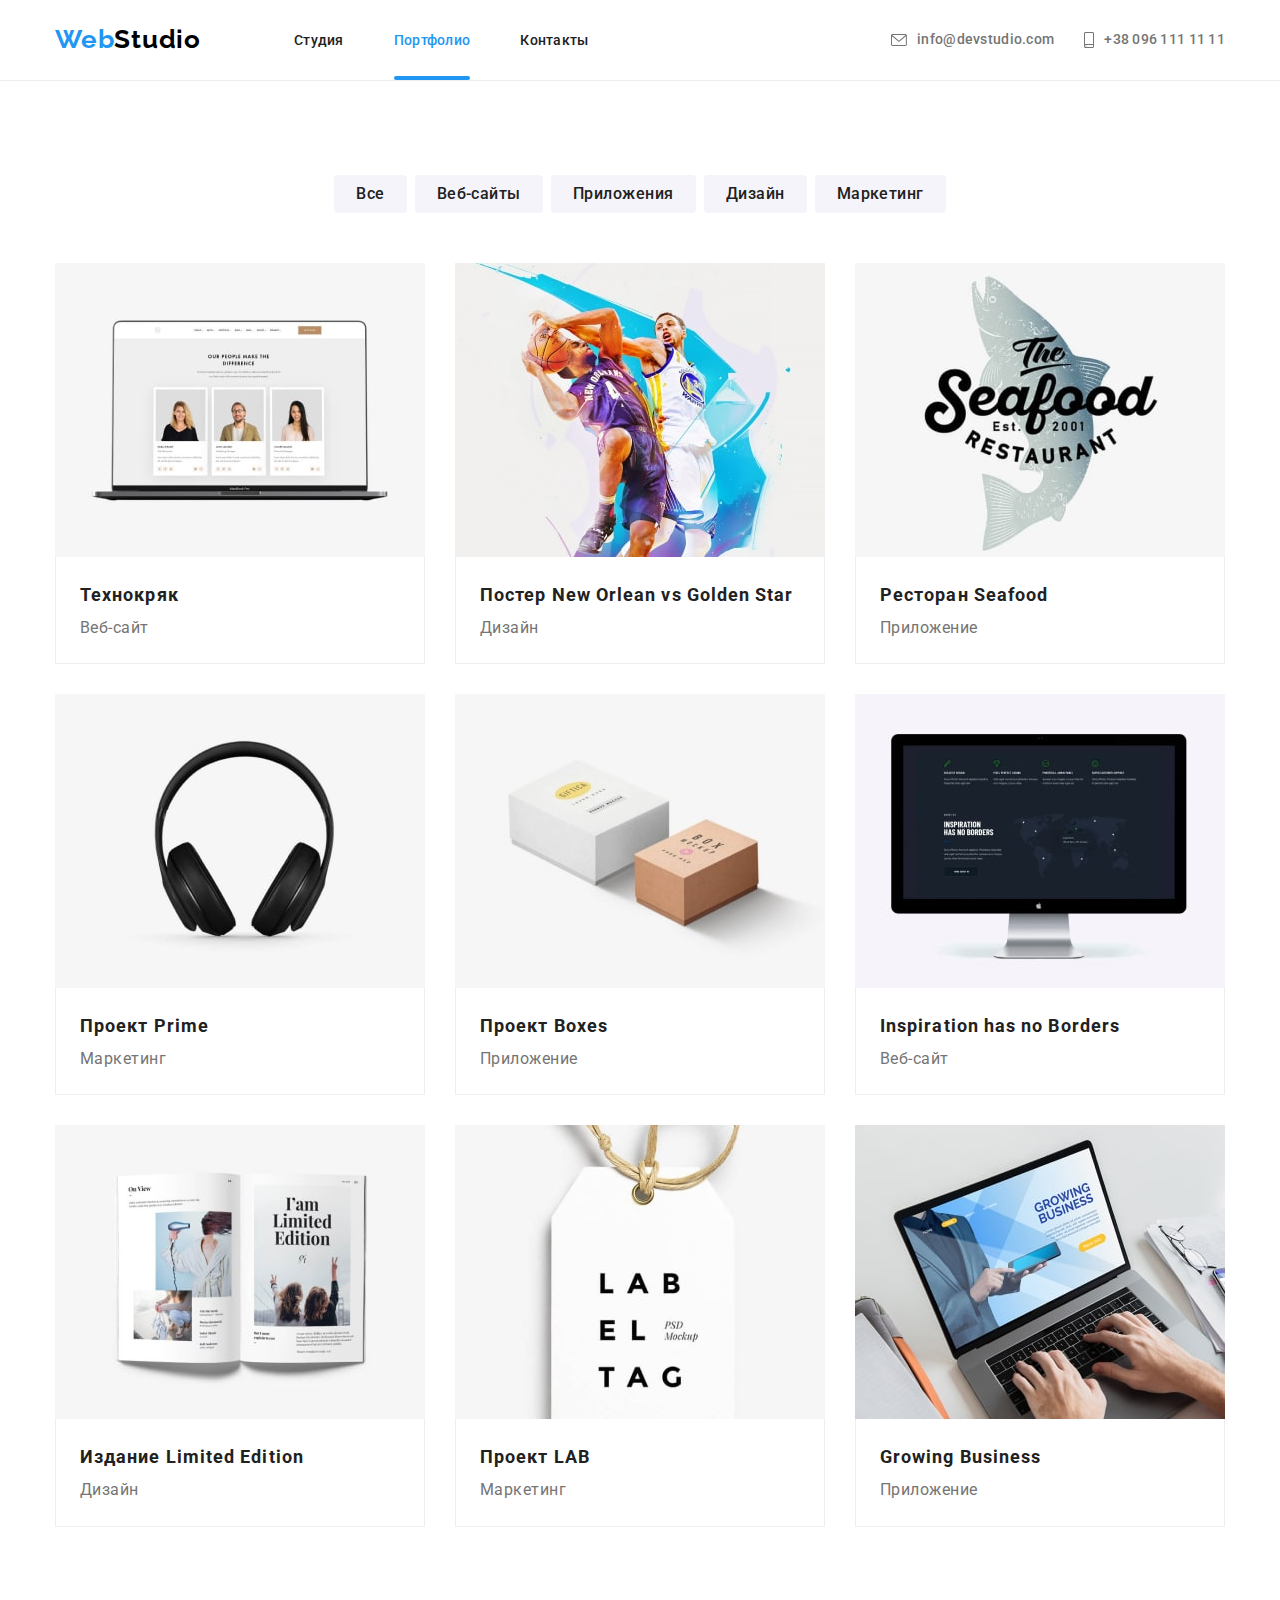
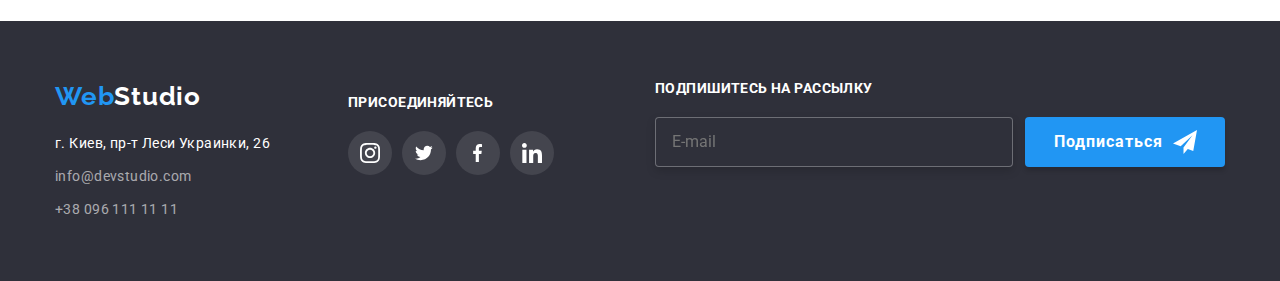
==== commit b2eea00e: "Update portfolio.html" ====
--- a/portfolio.html
+++ b/portfolio.html
@@ -27,7 +27,7 @@
             <use class="icon-cross" href="./images/icons.svg#cross"></use>
           </svg>
         </button>
-        <div class="header-nav__menu is-open" data-menu>
+        <div class="header-nav__menu " data-menu>
           <nav class="header-nav">
             <ul class="header-nav__list list">
               <li class="header-nav__item">
--- a/css/main.min.css
+++ b/css/main.min.css
@@ -1,2 +1,2 @@
-.header__list,.header-nav__list,.menu-social,.features__list,.work__list,.comand__list,.comand-social__list,.clients__list,.footer__list,.social-box__list,.filter__list,.progect__list{list-style:none}.header__logotype,.header-nav__link,.header__contact,.menu-social__link,.comand-social__link,.clients__link,.footer__logotype,.footer__contact,.social-box__link,.progect__link{text-decoration:none}.modal__check{position:absolute;white-space:nowrap;width:1px;height:1px;overflow:hidden;border:0;padding:0;clip:rect(0 0 0 0);-webkit-clip-path:inset(50%);clip-path:inset(50%);margin:-1px}body{font-family:roboto, sans-serif;color:#757575;background-color:#ffffff}.container{padding-left:15px;padding-right:15px;margin-left:auto;margin-right:auto}@media screen and (min-width: 480px){.container{width:480px}}@media screen and (min-width: 768px){.container{width:768px}}@media screen and (min-width: 1200px){.container{width:1200px}}.header__logotype{font-family:Raleway;font-weight:700;font-size:26px;line-height:1.2;letter-spacing:0.03em;padding:24px 0;color:#000000;-webkit-transition:color 250ms cubic-bezier(0.4, 0, 0.2, 1);transition:color 250ms cubic-bezier(0.4, 0, 0.2, 1)}@media screen and (min-width: 768px){.header__logotype{margin-right:93px}}.header__logotype:hover,.header__logotype:focus{color:#2196f3}.header__logo{color:#2196f3}.header{position:relative;background-color:#ffffff;border-bottom:1px solid #c4c4c4}.header__list{display:-webkit-box;display:-ms-flexbox;display:flex;-webkit-box-align:center;-ms-flex-align:center;align-items:center;margin-left:auto;margin-top:0;margin-bottom:0;padding:0}@media screen and (max-width: 767px){.header__list{-webkit-box-orient:vertical;-webkit-box-direction:reverse;-ms-flex-direction:column-reverse;flex-direction:column-reverse;-webkit-box-flex:1;-ms-flex-positive:1;flex-grow:1;-webkit-box-align:start;-ms-flex-align:start;align-items:flex-start;margin:0}}@media screen and (min-width: 768px) and (max-width: 1199px){.header__list{-webkit-box-orient:vertical;-webkit-box-direction:normal;-ms-flex-direction:column;flex-direction:column;-webkit-box-align:start;-ms-flex-align:start;align-items:start;margin-left:auto}}.header__icon{margin-right:10px}@media screen and (max-width: 767px){.header__icon{display:none}}@media screen and (min-width: 768px) and (max-width: 1199px){.header__item+.header__item{margin-top:10px}}@media screen and (min-width: 1200px){.header__item+.header__item{margin-left:30px}}@media screen and (max-width: 767px){.header__item+.header__item{margin-bottom:32px}}.nav{position:relative;display:-webkit-box;display:-ms-flexbox;display:flex;-webkit-box-pack:center;-ms-flex-pack:center;justify-content:center;-webkit-box-align:center;-ms-flex-align:center;align-items:center}@media screen and (max-width: 767px){.nav{-webkit-box-pack:justify;-ms-flex-pack:justify;justify-content:space-between}}.nav__btn{display:-webkit-inline-box;display:-ms-inline-flexbox;display:inline-flex;position:absolute;right:15px;z-index:2;margin:0;padding:0;border:none;background-color:transparent;cursor:pointer}@media screen and (min-width: 768px){.nav__btn{display:none}}.nav__btn .icon-cross{display:none}.nav__btn.is-open .icon-cross{display:block}.nav__btn.is-open .icon-menu{display:none}.nav__btn:hover,.nav__btn:focus{fill:#2196f3}.header-nav{display:-webkit-box;display:-ms-flexbox;display:flex}@media screen and (max-width: 767px){.header-nav{width:100%}}.header-nav__list{display:-webkit-box;display:-ms-flexbox;display:flex;margin:0;padding:0}@media screen and (max-width: 767px){.header-nav__list{-webkit-box-orient:vertical;-webkit-box-direction:normal;-ms-flex-direction:column;flex-direction:column}}.header-nav__item+.header-nav__item{margin-left:50px}@media screen and (max-width: 767px){.header-nav__item+.header-nav__item{margin-left:0;margin-top:32px}}.header-nav__link{position:relative;font-style:normal;font-weight:500;font-size:14px;line-height:1.14;letter-spacing:0.02em;color:#212121;-webkit-transition:color 250ms cubic-bezier(0.4, 0, 0.2, 1);transition:color 250ms cubic-bezier(0.4, 0, 0.2, 1)}@media screen and (min-width: 768px){.header-nav__link{padding:32px 0}}@media screen and (max-width: 767px){.header-nav__link{font-style:normal;font-weight:500;font-size:40px;line-height:1.18;letter-spacing:0.02em}}.header-nav__link:hover,.header-nav__link:focus{color:#2196f3}.header-nav__menu{display:-webkit-box;display:-ms-flexbox;display:flex;-webkit-box-align:center;-ms-flex-align:center;align-items:center}@media screen and (min-width: 768px){.header-nav__menu{-ms-flex-preferred-size:100%;flex-basis:100%}}@media screen and (max-width: 767px){.header-nav__menu{display:none}}@media screen and (max-width: 767px) and (max-width: 767px){.header-nav__menu.is-open{position:fixed;z-index:1;top:0;left:0;display:-webkit-box;display:-ms-flexbox;display:flex;-webkit-box-orient:vertical;-webkit-box-direction:normal;-ms-flex-direction:column;flex-direction:column;-webkit-box-align:start;-ms-flex-align:start;align-items:flex-start;padding:48px 40px;width:100%;height:100%;background:#fff;-webkit-box-shadow:0px 4px 8px rgba(0,0,0,0.04),0px 2px 4px rgba(0,0,0,0.08),0px 1px 3px rgba(0,0,0,0.16);box-shadow:0px 4px 8px rgba(0,0,0,0.04),0px 2px 4px rgba(0,0,0,0.08),0px 1px 3px rgba(0,0,0,0.16)}}.underline{color:#2196f3}.underline::after{position:absolute;bottom:0;content:'';display:block;width:100%;height:4px;border-radius:2px;background-color:#2196f3}@media screen and (max-width: 767px){.underline::after{display:none}}.header__contact{display:-webkit-box;display:-ms-flexbox;display:flex;-webkit-box-pack:center;-ms-flex-pack:center;justify-content:center;-webkit-box-align:center;-ms-flex-align:center;align-items:center;font-style:normal;font-weight:500;font-size:14px;line-height:1.14;letter-spacing:0.02em;color:#757575;fill:#757575;-webkit-transition:color 250ms cubic-bezier(0.4, 0, 0.2, 1);transition:color 250ms cubic-bezier(0.4, 0, 0.2, 1)}@media screen and (min-width: 1200px){.header__contact{padding:32px 0}}.header__contact:hover,.header__contact:focus{color:#2196f3;fill:currentColor}@media screen and (max-width: 767px){.contact__tel{font-style:normal;font-weight:500;font-size:34px;line-height:1.18;letter-spacing:0.02em;color:#2196f3}}@media screen and (max-width: 767px){.contact__mail{font-style:normal;font-weight:500;font-size:24px;line-height:1.17;letter-spacing:0.02em}}.menu-social{display:-webkit-box;display:-ms-flexbox;display:flex;margin:64px 0 0 0;padding:0}@media screen and (min-width: 768px){.menu-social{display:none}}.menu-social__link{color:#2196f3}.menu-social__item{padding:0 10px}.menu-social__item:first-child{padding-left:0}.menu-social__item:last-child{padding-right:0}.menu-social__item+.menu-social__item{border-left:1px solid rgba(33,33,33,0.2)}.hero{padding:118px 60px;width:480px;margin-left:auto;margin-right:auto;background-color:#2f303a;text-align:center;background-image:-webkit-gradient(linear, left top, right top, from(rgba(47,48,58,0.4)), to(rgba(47,48,58,0.4))),url(../images/hero-mobile.jpg);background-image:linear-gradient(to right, rgba(47,48,58,0.4), rgba(47,48,58,0.4)),url(../images/hero-mobile.jpg);background-size:cover}@media (min-device-pixel-ratio: 2), (-webkit-min-device-pixel-ratio: 2), (min-resolution: 192dpi), (min-resolution: 2dppx){.hero{background-image:-webkit-gradient(linear, left top, right top, from(rgba(47,48,58,0.4)), to(rgba(47,48,58,0.4))),url(../images/hero-mobile@2x.jpg);background-image:linear-gradient(to right, rgba(47,48,58,0.4), rgba(47,48,58,0.4)),url(../images/hero-mobile@2x.jpg)}}@media screen and (min-width: 768px){.hero{width:768px;padding:118px 204px;background-image:-webkit-gradient(linear, left top, right top, from(rgba(47,48,58,0.4)), to(rgba(47,48,58,0.4))),url(../images/hero-tablet.jpg);background-image:linear-gradient(to right, rgba(47,48,58,0.4), rgba(47,48,58,0.4)),url(../images/hero-tablet.jpg)}}@media screen and (min-width: 768px) and (min-device-pixel-ratio: 2), screen and (min-width: 768px) and (-webkit-min-device-pixel-ratio: 2), screen and (min-width: 768px) and (min-resolution: 192dpi), screen and (min-width: 768px) and (min-resolution: 2dppx){.hero{background-image:-webkit-gradient(linear, left top, right top, from(rgba(47,48,58,0.4)), to(rgba(47,48,58,0.4))),url(../images/hero-tablet@2x.jpg);background-image:linear-gradient(to right, rgba(47,48,58,0.4), rgba(47,48,58,0.4)),url(../images/hero-tablet@2x.jpg)}}@media screen and (min-width: 1200px){.hero{width:auto;max-width:1600px;padding-top:200px;padding-bottom:200px;background-image:-webkit-gradient(linear, left top, right top, from(rgba(47,48,58,0.4)), to(rgba(47,48,58,0.4))),url(../images/hero-desctop.jpg);background-image:linear-gradient(to right, rgba(47,48,58,0.4), rgba(47,48,58,0.4)),url(../images/hero-desctop.jpg)}}@media screen and (min-width: 1200px) and (min-device-pixel-ratio: 2), screen and (min-width: 1200px) and (-webkit-min-device-pixel-ratio: 2), screen and (min-width: 1200px) and (min-resolution: 192dpi), screen and (min-width: 1200px) and (min-resolution: 2dppx){.hero{background-image:-webkit-gradient(linear, left top, right top, from(rgba(47,48,58,0.4)), to(rgba(47,48,58,0.4))),url(../images/hero-desctop@2x.jpg);background-image:linear-gradient(to right, rgba(47,48,58,0.4), rgba(47,48,58,0.4)),url(../images/hero-desctop@2x.jpg)}}.hero__container{padding:0;width:auto}.hero__title{margin-top:0;margin-bottom:0;font-style:normal;font-weight:900;font-size:44px;line-height:1.4;letter-spacing:0.06em;text-transform:uppercase;color:#fff}@media screen and (max-width: 1199px){.hero__title{font-size:26px;line-height:1.62}}.hero__btn{margin-top:30px;padding:10px 32px;border:none;border-radius:4px;font-family:inherit;font-style:normal;font-weight:700;font-size:16px;line-height:1.9;letter-spacing:0.06em;cursor:pointer;background-color:#2196f3;color:#fff}.hero__btn:hover,.hero__btn:focus{-webkit-box-shadow:0px 4px 4px rgba(0,0,0,0.15);box-shadow:0px 4px 4px rgba(0,0,0,0.15)}.features{margin-top:0;margin-bottom:0;padding-top:94px}@media screen and (max-width: 1199px){.features{padding:60px 0}}.features__list{margin:0;padding:0}@media screen and (min-width: 768px){.features__list{display:-webkit-box;display:-ms-flexbox;display:flex}}@media screen and (min-width: 768px) and (max-width: 1199px){.features__list{-ms-flex-wrap:wrap;flex-wrap:wrap;margin:-15px}}@media screen and (min-width: 768px) and (max-width: 1199px){.features__item{margin:15px;-ms-flex-preferred-size:calc((100% - 4 * 15px) / 2);flex-basis:calc((100% - 4 * 15px) / 2);text-align:start}}@media screen and (min-width: 1200px){.features__item+.features__item{margin-left:30px}}@media screen and (max-width: 767px){.features__item+.features__item{margin-top:30px}}.features__thumb{text-align:center;padding:25px 0;margin-bottom:30px;background-color:#f5f4fa;border-radius:4px}.features__title{margin:0;font-style:normal;font-weight:700;font-size:14px;line-height:1.14;letter-spacing:0.03em;text-transform:uppercase;color:#212121}@media screen and (max-width: 767px){.features__title{text-align:center}}.features__text{margin-bottom:0;margin-top:10px;font-style:normal;font-weight:400;font-size:14px;line-height:1.7;letter-spacing:0.03em;color:#757575}.work{margin-top:0px;margin-bottom:0px;padding-top:94px;padding-bottom:94px}@media screen and (max-width: 1199px){.work{display:none}}.work__title{margin-top:0;margin-bottom:50px;font-style:normal;font-weight:700;font-size:36px;line-height:1.17;text-align:center;letter-spacing:0.03em;color:#212121}.work__list{display:-webkit-box;display:-ms-flexbox;display:flex;margin:0;padding:0}.work__item{position:relative}.work__item+.work__item{margin-left:30px}.work__img{display:block}.work__text{position:absolute;-webkit-transform:translateY(-100%);transform:translateY(-100%);display:-webkit-box;display:-ms-flexbox;display:flex;-webkit-box-pack:center;-ms-flex-pack:center;justify-content:center;-webkit-box-align:center;-ms-flex-align:center;align-items:center;margin:0;width:370px;height:70px;font-style:normal;font-weight:700;font-size:14px;line-height:1.14;text-align:center;letter-spacing:0.03em;text-transform:uppercase;background:rgba(47,48,58,0.8);color:#fff}.comand{margin-top:0px;margin-bottom:0;padding:94px 0 94px 0;background-color:#f5f4fa}@media screen and (max-width: 1199px){.comand{padding:60px 0 60px 0}}.comand__title{margin-top:0;margin-bottom:50px;font-style:normal;font-weight:700;font-size:36px;line-height:1.17;text-align:center;letter-spacing:0.03em;color:#212121}@media screen and (max-width: 1199px){.comand__title{font-size:28px;margin-bottom:30px}}.comand__list{margin:-15px;padding-left:0;text-align:center}@media screen and (min-width: 768px){.comand__list{display:-webkit-box;display:-ms-flexbox;display:flex;-ms-flex-wrap:wrap;flex-wrap:wrap}}@media screen and (max-width: 767px){.comand__item+.comand__item{margin-top:30px}}.comand__item{margin:15px;background:#fff;-webkit-box-shadow:0px 1px 3px rgba(0,0,0,0.12),0px 1px 1px rgba(0,0,0,0.14),0px 2px 1px rgba(0,0,0,0.2);box-shadow:0px 1px 3px rgba(0,0,0,0.12),0px 1px 1px rgba(0,0,0,0.14),0px 2px 1px rgba(0,0,0,0.2);border-radius:0px 0px 4px 4px}@media screen and (max-width: 1199px){.comand__item{-ms-flex-preferred-size:calc((100% - 4 * 15px) / 2);flex-basis:calc((100% - 4 * 15px) / 2)}}.comand__text{margin-top:0;margin-bottom:10px;font-style:normal;font-weight:400;font-size:16px;line-height:1.2;letter-spacing:0.03em;color:#757575}.comand__img{display:block;width:100%;height:auto}.comand-title__man-text{padding-top:30px;padding-bottom:30px}@media screen and (max-width: 1199px){.comand-title__man-text{padding-bottom:24px}}.comand-title__man{margin-top:0;margin-bottom:10px;font-style:normal;font-weight:500;font-size:16px;line-height:1.2;letter-spacing:0.03e;color:#212121}.comand-social__list{display:-webkit-box;display:-ms-flexbox;display:flex;-webkit-box-pack:center;-ms-flex-pack:center;justify-content:center;-webkit-box-align:center;-ms-flex-align:center;align-items:center;padding-left:0}.comand-social__link{display:-webkit-box;display:-ms-flexbox;display:flex;-webkit-box-pack:center;-ms-flex-pack:center;justify-content:center;-webkit-box-align:center;-ms-flex-align:center;align-items:center;width:44px;height:44px;border-radius:50%;background-color:#fff;fill:#afb1b8;-webkit-transition:background-color 250ms cubic-bezier(0.4, 0, 0.2, 1),fill 250ms cubic-bezier(0.4, 0, 0.2, 1);transition:background-color 250ms cubic-bezier(0.4, 0, 0.2, 1),fill 250ms cubic-bezier(0.4, 0, 0.2, 1)}.comand-social__link:hover,.comand-social__link:focus{background-color:#2196f3;fill:#fff}.comand-social__item{border-radius:50%}.comand-social__item+.comand-social__item{margin-left:10px}.clients{padding:94px 0}@media screen and (max-width: 1199px){.clients{padding:60px 0}}.clients__title{margin-top:0;margin-bottom:50px;font-weight:700;font-size:36px;line-height:1.16;text-align:center;letter-spacing:0.03em;color:#212121}.clients__list{display:-webkit-box;display:-ms-flexbox;display:flex;-webkit-box-pack:center;-ms-flex-pack:center;justify-content:center;-webkit-box-align:center;-ms-flex-align:center;align-items:center;margin:-15px;padding:0}@media screen and (max-width: 1199px){.clients__list{-ms-flex-wrap:wrap;flex-wrap:wrap}}.clients__item{margin:15px;-ms-flex-preferred-size:calc((100% - 4 * 15px) / 2);flex-basis:calc((100% - 4 * 15px) / 2);min-width:130px}@media screen and (min-width: 768px){.clients__item{-ms-flex-preferred-size:calc((100% - 6 * 15px) / 3);flex-basis:calc((100% - 6 * 15px) / 3)}}.clients__link{display:-webkit-box;display:-ms-flexbox;display:flex;-webkit-box-pack:center;-ms-flex-pack:center;justify-content:center;-webkit-box-align:center;-ms-flex-align:center;align-items:center;height:92px;border:1px solid #afb1b8;border-radius:4px;fill:#afb1b8;-webkit-transition:fill 250ms cubic-bezier(0.4, 0, 0.2, 1),border 250ms cubic-bezier(0.4, 0, 0.2, 1);transition:fill 250ms cubic-bezier(0.4, 0, 0.2, 1),border 250ms cubic-bezier(0.4, 0, 0.2, 1)}@media screen and (min-width: 1200px){.clients__link{width:170px}}.clients__link:hover,.clients__link:focus{border:1px solid #2196f3;fill:#2196f3}.footer{padding-top:60px;padding-bottom:60px;background-color:#2f303a}@media screen and (max-width: 767px){.footer{text-align:center}}.footer__logotype{margin-top:60px;margin-bottom:0;font-family:Raleway;font-weight:700;font-size:26px;line-height:1.2;letter-spacing:0.03em;color:#ffffff}.footer__logotype:hover,.footer__logotype:focus{color:#2196f3}.footer__logo{color:#2196f3}.footer__contact{font-style:normal;font-weight:400;font-size:14px;line-height:1.7;letter-spacing:0.03em;color:rgba(255,255,255,0.6);-webkit-transition:color 250ms cubic-bezier(0.4, 0, 0.2, 1);transition:color 250ms cubic-bezier(0.4, 0, 0.2, 1)}.footer__contact:hover,.footer__contact:focus{color:#2196f3;fill:currentColor}.footer__list{margin:0;padding-left:0}.footer__item{margin-top:9px;margin-bottom:0}@media screen and (min-width: 768px){.footer__general{display:-webkit-box;display:-ms-flexbox;display:flex;-ms-flex-wrap:wrap;flex-wrap:wrap;-webkit-box-pack:justify;-ms-flex-pack:justify;justify-content:space-between;margin-left:61px;margin-right:74px}}@media screen and (min-width: 1200px){.footer__general{-ms-flex-wrap:nowrap;flex-wrap:nowrap}}.footer__social-box{margin-left:70px}@media screen and (max-width: 767px){.footer__social-box{margin-top:60px;margin-left:0}}@media screen and (min-width: 768px) and (max-width: 1199px){.footer__social-box{text-align:center}}.footer-adress{margin-top:20px;margin-bottom:0;font-style:normal;font-weight:400;font-size:14px;line-height:1.7;letter-spacing:0.03em;color:#fff}.social-box__title{margin-bottom:20px;font-style:normal;font-weight:700;font-size:14px;line-height:1.14;letter-spacing:0.03em;text-transform:uppercase;color:#fff}@media screen and (max-width: 767px){.social-box__title{margin-top:0}}.social-box__list{display:-webkit-box;display:-ms-flexbox;display:flex;padding:0;margin:0}@media screen and (max-width: 767px){.social-box__list{-webkit-box-pack:center;-ms-flex-pack:center;justify-content:center;margin-bottom:60px}}.social-box__item+.social-box__item{margin-left:10px}.social-box__link{display:-webkit-box;display:-ms-flexbox;display:flex;-webkit-box-pack:center;-ms-flex-pack:center;justify-content:center;-webkit-box-align:center;-ms-flex-align:center;align-items:center;width:44px;height:44px;fill:#fff;border-radius:50%;background-color:rgba(255,255,255,0.1);-webkit-transition:background-color 250ms cubic-bezier(0.4, 0, 0.2, 1);transition:background-color 250ms cubic-bezier(0.4, 0, 0.2, 1)}.social-box__link:hover,.social-box__link:focus{border-radius:50%;background-color:#2196f3;fill:#fff}.send{margin-left:93px}@media screen and (max-width: 767px){.send{margin-left:0}}@media screen and (min-width: 768px) and (max-width: 1199px){.send{display:-webkit-box;display:-ms-flexbox;display:flex;-webkit-box-orient:vertical;-webkit-box-direction:normal;-ms-flex-direction:column;flex-direction:column;-webkit-box-align:center;-ms-flex-align:center;align-items:center;margin-left:auto;margin-right:auto}}.send__title{margin-top:0;margin-bottom:20px;font-weight:700;font-size:14px;line-height:1.14;letter-spacing:0.03em;text-transform:uppercase;color:#fff}@media screen and (min-width: 768px) and (max-width: 1199px){.send__title{margin-top:60px}}.send__mail{width:358px;height:50px;padding-left:16px;color:#afb1b8;background-color:#2f303a;border:1px solid rgba(255,255,255,0.3);border-radius:4px;-webkit-filter:drop-shadow(0px 4px 4px rgba(0,0,0,0.15));filter:drop-shadow(0px 4px 4px rgba(0,0,0,0.15));cursor:pointer}@media screen and (max-width: 767px){.send__mail{width:100%}}@media screen and (min-width: 768px) and (max-width: 1199px){.send__mail{width:450px}}.send__btn{display:-webkit-inline-box;display:-ms-inline-flexbox;display:inline-flex;-webkit-box-pack:center;-ms-flex-pack:center;justify-content:center;-webkit-box-align:center;-ms-flex-align:center;align-items:center;width:200px;height:50px;margin-left:12px;padding-left:29px;padding-right:0;font-weight:700;font-size:16px;line-height:1.88;letter-spacing:0.06em;color:#fff;background:#2196f3;-webkit-box-shadow:0px 4px 4px rgba(0,0,0,0.15);box-shadow:0px 4px 4px rgba(0,0,0,0.15);border-radius:4px;border:none;cursor:pointer}@media screen and (max-width: 1199px){.send__btn{margin-top:20px;margin-left:0}}.send__icon{margin-left:10px;margin-right:28px;fill:currentColor}@media screen and (min-width: 768px){.sends{display:-webkit-box;display:-ms-flexbox;display:flex;-webkit-box-orient:vertical;-webkit-box-direction:normal;-ms-flex-direction:column;flex-direction:column;-webkit-box-align:center;-ms-flex-align:center;align-items:center}}@media screen and (min-width: 768px) and (min-width: 1200px){.sends{-webkit-box-orient:horizontal;-webkit-box-direction:normal;-ms-flex-direction:row;flex-direction:row}}.backdrop{position:fixed;top:0;width:100%;height:100%;z-index:999;background-color:rgba(0,0,0,0.2);-webkit-transition:opacity 250ms cubic-bezier(0.4, 0, 0.2, 1),visibility 250ms cubic-bezier(0.4, 0, 0.2, 1);transition:opacity 250ms cubic-bezier(0.4, 0, 0.2, 1),visibility 250ms cubic-bezier(0.4, 0, 0.2, 1)}.backdrop.is-hidden{opacity:0;pointer-events:none;visibility:hidden}.modal{position:absolute;top:50%;left:50%;max-height:calc(100% - 20px);-webkit-transform:translate(-50%, -50%);transform:translate(-50%, -50%);padding:40px;background-color:#fff;-webkit-box-shadow:0px 1px 3px rgba(0,0,0,0.12),0px 1px 1px rgba(0,0,0,0.14),0px 2px 1px rgba(0,0,0,0.2);box-shadow:0px 1px 3px rgba(0,0,0,0.12),0px 1px 1px rgba(0,0,0,0.14),0px 2px 1px rgba(0,0,0,0.2);border-radius:4px}@media screen and (max-width: 1199px){.modal{overflow:scroll;width:calc(100% - 15px);max-width:450px}}@media screen and (min-width: 1200px){.modal{width:528px}}.modal__title{margin:0 0 12px 0;font-style:normal;font-weight:700;font-size:20px;line-height:1.5;text-align:center;letter-spacing:0.03em;color:#212121}.modal__check-text{display:-webkit-box;display:-ms-flexbox;display:flex;-webkit-box-pack:center;-ms-flex-pack:center;justify-content:center;-webkit-box-align:center;-ms-flex-align:center;align-items:center;font-style:normal;font-weight:400;font-size:14px;line-height:1.71;letter-spacing:0.03em;color:#757575}@media screen and (max-width: 1199px){.modal__check-text{font-size:12px;line-height:1.17}}.modal__link{font-style:normal;font-weight:400;font-size:14px;line-height:1.71;letter-spacing:0.03em;color:#2196f3}@media screen and (max-width: 1199px){.modal__link{font-size:12px;line-height:1.17}}.modal__check-text span{width:16px;height:15px;border:2px solid #212121;border-radius:3px;margin-right:8px;display:-webkit-box;display:-ms-flexbox;display:flex;-webkit-box-pack:center;-ms-flex-pack:center;justify-content:center;-webkit-box-align:center;-ms-flex-align:center;align-items:center}.modal__check:checked+.modal__check-text span{background-color:#2196f3;border:none}.modal__check:checked+.modal__check-text .check__icon{fill:#fff}.check__icon{fill:transparent}.modal-btn{position:absolute;top:10px;right:10px;display:-webkit-box;display:-ms-flexbox;display:flex;-webkit-box-pack:center;-ms-flex-pack:center;justify-content:center;-webkit-box-align:center;-ms-flex-align:center;align-items:center;width:30px;height:30px;background:#fff;border:1px solid rgba(0,0,0,0.1);border-radius:50%;cursor:pointer}.modal-btn:hover,.modal-btn:focus{fill:#2196f3}.form__input{width:100%;height:40px;padding-left:42px;border:1px solid rgba(33,33,33,0.2);border-radius:4px;background-color:transparent;border:1px solid rgba(33,33,33,0.2);outline:transparent}.form__input:hover,.form__input:focus{border-color:#2196f3}.form__input:hover+.input__icon{fill:#2196f3}.form__input:focus+.input__icon{fill:#2196f3}.form__field{display:block;margin-top:28px;margin-bottom:4px;font-style:normal;font-weight:400;font-size:12px;line-height:1.17;letter-spacing:0.01em;color:#757575}@media screen and (max-width: 1199px){.form__field{margin-top:10px}}.form__textarea{width:100%;height:120px;padding:12px 16px;resize:none;border:1px solid rgba(33,33,33,0.2);border-radius:4px;outline:transparent}.form__textarea:hover,.form__textarea:focus{border-color:#2196f3}.form__btn{display:block;width:200px;height:50px;border:none;margin-left:auto;margin-right:auto;font-style:normal;font-weight:700;font-size:16px;line-height:1.88;letter-spacing:0.06em;color:#fff;background:#188ce8;border-radius:4px;cursor:pointer}.form__btn:hover,.form__btn:focus{-webkit-box-shadow:0px 4px 4px rgba(0,0,0,0.15);box-shadow:0px 4px 4px rgba(0,0,0,0.15)}.form__check{display:-webkit-box;display:-ms-flexbox;display:flex;-webkit-box-pack:center;-ms-flex-pack:center;justify-content:center;-webkit-box-align:center;-ms-flex-align:center;align-items:center;-ms-flex-wrap:wrap;flex-wrap:wrap;margin-top:20px;margin-bottom:30px}.input__wrap{position:relative}.input__icon{position:absolute;left:15px;top:50%;-webkit-transform:translateY(-50%);transform:translateY(-50%)}.portfolio{font-family:roboto, sans-serif;color:#757575;background-color:#fff}.filter{margin-top:0;margin-bottom:0;padding:94px 0}@media screen and (max-width: 1199px){.filter{padding:60px 0}}.filter__list{display:-webkit-box;display:-ms-flexbox;display:flex;-webkit-box-pack:center;-ms-flex-pack:center;justify-content:center;-webkit-box-align:center;-ms-flex-align:center;align-items:center;margin-top:0;margin-bottom:40px;padding-left:0}@media screen and (min-width: 768px){.filter__list{margin-bottom:30px}}@media screen and (min-width: 1200px){.filter__list{margin-bottom:50px}}@media screen and (max-width: 767px){.filter__list{-ms-flex-wrap:wrap;flex-wrap:wrap;-webkit-box-pack:start;-ms-flex-pack:start;justify-content:flex-start}}.filter__item:not(:last-child){margin-right:8px}@media screen and (max-width: 767px){.filter__item:nth-child(-n+3){margin-bottom:15px}}.filter__btn{border:none;font-family:inherit;font-style:normal;font-weight:500;font-size:16px;line-height:1.6;text-align:center;letter-spacing:0.03em;background-color:#f5f4fa;color:#212121;border-radius:4px;padding:6px 22px;cursor:pointer;-webkit-transition:color 250ms cubic-bezier(0.4, 0, 0.2, 1),background-color 250ms cubic-bezier(0.4, 0, 0.2, 1),-webkit-box-shadow 250ms cubic-bezier(0.4, 0, 0.2, 1);transition:color 250ms cubic-bezier(0.4, 0, 0.2, 1),background-color 250ms cubic-bezier(0.4, 0, 0.2, 1),-webkit-box-shadow 250ms cubic-bezier(0.4, 0, 0.2, 1);transition:color 250ms cubic-bezier(0.4, 0, 0.2, 1),background-color 250ms cubic-bezier(0.4, 0, 0.2, 1),box-shadow 250ms cubic-bezier(0.4, 0, 0.2, 1);transition:color 250ms cubic-bezier(0.4, 0, 0.2, 1),background-color 250ms cubic-bezier(0.4, 0, 0.2, 1),box-shadow 250ms cubic-bezier(0.4, 0, 0.2, 1),-webkit-box-shadow 250ms cubic-bezier(0.4, 0, 0.2, 1)}.filter__btn:hover,.filter__btn:focus{background-color:#2196f3;color:#fff;-webkit-box-shadow:0px 3px 1px rgba(0,0,0,0.1),0px 1px 2px rgba(0,0,0,0.08),0px 2px 2px rgba(0,0,0,0.12);box-shadow:0px 3px 1px rgba(0,0,0,0.1),0px 1px 2px rgba(0,0,0,0.08),0px 2px 2px rgba(0,0,0,0.12)}.progect__link{display:-webkit-box;display:-ms-flexbox;display:flex;-webkit-box-orient:vertical;-webkit-box-direction:normal;-ms-flex-direction:column;flex-direction:column}.progect__list{margin-top:0;-ms-flex-wrap:wrap;flex-wrap:wrap;-ms-flex-preferred-size:calc(100% / 3 - 30px);flex-basis:calc(100% / 3 - 30px);padding:0}@media screen and (min-width: 768px){.progect__list{display:-webkit-box;display:-ms-flexbox;display:flex;margin:-15px}}.progect__border{border:1px solid #eeeeee;border-top:none;padding:20px 24px;-webkit-box-flex:1;-ms-flex-positive:1;flex-grow:1}.progect__item{-webkit-transition:-webkit-box-shadow 250ms cubic-bezier(0.4, 0, 0.2, 1);transition:-webkit-box-shadow 250ms cubic-bezier(0.4, 0, 0.2, 1);transition:box-shadow 250ms cubic-bezier(0.4, 0, 0.2, 1);transition:box-shadow 250ms cubic-bezier(0.4, 0, 0.2, 1), -webkit-box-shadow 250ms cubic-bezier(0.4, 0, 0.2, 1)}@media screen and (min-width: 768px){.progect__item{display:-webkit-box;display:-ms-flexbox;display:flex;-ms-flex-preferred-size:calc((100% - 4 * 15px) / 2);flex-basis:calc((100% - 4 * 15px) / 2);margin:15px}}@media screen and (min-width: 1200px){.progect__item{-ms-flex-preferred-size:calc((100% - 6 * 15px) / 3);flex-basis:calc((100% - 6 * 15px) / 3)}}.progect__item:hover,.progect__item:focus{-webkit-box-shadow:0px 1px 1px rgba(0,0,0,0.12),0px 4px 4px rgba(0,0,0,0.06),1px 4px 6px rgba(0,0,0,0.16);box-shadow:0px 1px 1px rgba(0,0,0,0.12),0px 4px 4px rgba(0,0,0,0.06),1px 4px 6px rgba(0,0,0,0.16)}@media screen and (max-width: 767px){.progect__item+.progect__item{margin-top:30px}}.progect__title{margin-top:0;margin-bottom:0;font-style:normal;font-weight:700;font-size:18px;line-height:2;letter-spacing:0.06em;color:#212121}.progect__text{margin-top:0px;margin-bottom:0px;font-style:normal;font-weight:400;font-size:16px;line-height:1.9;letter-spacing:0.03em;color:#757575}.progect__img{display:block;width:100%;height:auto}.progect__overlay{position:relative;overflow:hidden}.progect__link:hover .overlay__text,.progect__link:focus .overlay__text{-webkit-transform:translateY(-100%);transform:translateY(-100%);-webkit-transition:-webkit-transform 250ms cubic-bezier(0.4, 0, 0.2, 1);transition:-webkit-transform 250ms cubic-bezier(0.4, 0, 0.2, 1);transition:transform 250ms cubic-bezier(0.4, 0, 0.2, 1);transition:transform 250ms cubic-bezier(0.4, 0, 0.2, 1), -webkit-transform 250ms cubic-bezier(0.4, 0, 0.2, 1)}.overlay__text{position:absolute;margin:0;padding:63px 24px;height:100%;background:rgba(33,150,243,0.9);font-style:normal;font-weight:400;font-size:18px;line-height:1.56;letter-spacing:0.03em;color:#fff}
+.header__list,.header-nav__list,.menu-social,.features__list,.work__list,.comand__list,.comand-social__list,.clients__list,.footer__list,.social-box__list,.filter__list,.progect__list{list-style:none}.header__logotype,.header-nav__link,.header__contact,.menu-social__link,.comand-social__link,.clients__link,.footer__logotype,.footer__contact,.social-box__link,.progect__link{text-decoration:none}.modal__check{position:absolute;white-space:nowrap;width:1px;height:1px;overflow:hidden;border:0;padding:0;clip:rect(0 0 0 0);-webkit-clip-path:inset(50%);clip-path:inset(50%);margin:-1px}body{font-family:roboto, sans-serif;color:#757575;background-color:#ffffff}.container{padding-left:15px;padding-right:15px;margin-left:auto;margin-right:auto}@media screen and (min-width: 480px){.container{width:480px}}@media screen and (min-width: 768px){.container{width:768px}}@media screen and (min-width: 1200px){.container{width:1200px}}.header__logotype{font-family:Raleway;font-weight:700;font-size:26px;line-height:1.2;letter-spacing:0.03em;padding:24px 0;color:#000000;-webkit-transition:color 250ms cubic-bezier(0.4, 0, 0.2, 1);transition:color 250ms cubic-bezier(0.4, 0, 0.2, 1)}@media screen and (min-width: 768px){.header__logotype{margin-right:93px}}.header__logotype:hover,.header__logotype:focus{color:#2196f3}.header__logo{color:#2196f3}.header{position:relative;background-color:#ffffff;border-bottom:1px solid #ECECEC}.header__list{display:-webkit-box;display:-ms-flexbox;display:flex;-webkit-box-align:center;-ms-flex-align:center;align-items:center;margin-left:auto;margin-top:0;margin-bottom:0;padding:0}@media screen and (max-width: 767px){.header__list{-webkit-box-orient:vertical;-webkit-box-direction:reverse;-ms-flex-direction:column-reverse;flex-direction:column-reverse;-webkit-box-flex:1;-ms-flex-positive:1;flex-grow:1;-webkit-box-align:start;-ms-flex-align:start;align-items:flex-start;margin:0}}@media screen and (min-width: 768px) and (max-width: 1199px){.header__list{-webkit-box-orient:vertical;-webkit-box-direction:normal;-ms-flex-direction:column;flex-direction:column;-webkit-box-align:start;-ms-flex-align:start;align-items:start;margin-left:auto}}.header__icon{margin-right:10px}@media screen and (max-width: 767px){.header__icon{display:none}}@media screen and (min-width: 768px) and (max-width: 1199px){.header__item+.header__item{margin-top:10px}}@media screen and (min-width: 1200px){.header__item+.header__item{margin-left:30px}}@media screen and (max-width: 767px){.header__item+.header__item{margin-bottom:32px}}.nav{position:relative;display:-webkit-box;display:-ms-flexbox;display:flex;-webkit-box-pack:center;-ms-flex-pack:center;justify-content:center;-webkit-box-align:center;-ms-flex-align:center;align-items:center}@media screen and (max-width: 767px){.nav{-webkit-box-pack:justify;-ms-flex-pack:justify;justify-content:space-between}}.nav__btn{display:-webkit-inline-box;display:-ms-inline-flexbox;display:inline-flex;position:absolute;right:15px;z-index:2;margin:0;padding:0;border:none;background-color:transparent;cursor:pointer}@media screen and (min-width: 768px){.nav__btn{display:none}}.nav__btn .icon-menu{display:none}.nav__btn.is-open .icon-menu{display:block}.nav__btn.is-open .icon-cross{display:none}.nav__btn:hover,.nav__btn:focus{fill:#2196f3}.header-nav{display:-webkit-box;display:-ms-flexbox;display:flex}@media screen and (max-width: 767px){.header-nav{width:100%}}.header-nav__list{display:-webkit-box;display:-ms-flexbox;display:flex;margin:0;padding:0}@media screen and (max-width: 767px){.header-nav__list{-webkit-box-orient:vertical;-webkit-box-direction:normal;-ms-flex-direction:column;flex-direction:column}}.header-nav__item+.header-nav__item{margin-left:50px}@media screen and (max-width: 767px){.header-nav__item+.header-nav__item{margin-left:0;margin-top:32px}}.header-nav__link{position:relative;font-style:normal;font-weight:500;font-size:14px;line-height:1.14;letter-spacing:0.02em;color:#212121;-webkit-transition:color 250ms cubic-bezier(0.4, 0, 0.2, 1);transition:color 250ms cubic-bezier(0.4, 0, 0.2, 1)}@media screen and (min-width: 768px){.header-nav__link{padding:32px 0}}@media screen and (max-width: 767px){.header-nav__link{font-style:normal;font-weight:500;font-size:40px;line-height:1.18;letter-spacing:0.02em}}.header-nav__link:hover,.header-nav__link:focus{color:#2196f3}.header-nav__menu{display:-webkit-box;display:-ms-flexbox;display:flex;-webkit-box-align:center;-ms-flex-align:center;align-items:center}@media screen and (min-width: 768px){.header-nav__menu{-ms-flex-preferred-size:100%;flex-basis:100%}}@media screen and (max-width: 767px){.header-nav__menu{display:none}.header-nav__menu.is-open{position:fixed;z-index:1;top:0;left:0;display:-webkit-box;display:-ms-flexbox;display:flex;-webkit-box-orient:vertical;-webkit-box-direction:normal;-ms-flex-direction:column;flex-direction:column;-webkit-box-align:start;-ms-flex-align:start;align-items:flex-start;padding:48px 40px;width:100%;height:100%;background:#fff;-webkit-box-shadow:0px 4px 8px rgba(0,0,0,0.04),0px 2px 4px rgba(0,0,0,0.08),0px 1px 3px rgba(0,0,0,0.16);box-shadow:0px 4px 8px rgba(0,0,0,0.04),0px 2px 4px rgba(0,0,0,0.08),0px 1px 3px rgba(0,0,0,0.16)}}.underline{color:#2196f3}.underline::after{position:absolute;bottom:0;content:'';display:block;width:100%;height:4px;border-radius:2px;background-color:#2196f3}@media screen and (max-width: 767px){.underline::after{display:none}}.header__contact{display:-webkit-box;display:-ms-flexbox;display:flex;-webkit-box-pack:center;-ms-flex-pack:center;justify-content:center;-webkit-box-align:center;-ms-flex-align:center;align-items:center;font-style:normal;font-weight:500;font-size:14px;line-height:1.14;letter-spacing:0.02em;color:#757575;fill:#757575;-webkit-transition:color 250ms cubic-bezier(0.4, 0, 0.2, 1);transition:color 250ms cubic-bezier(0.4, 0, 0.2, 1)}@media screen and (min-width: 1200px){.header__contact{padding:32px 0}}.header__contact:hover,.header__contact:focus{color:#2196f3;fill:currentColor}@media screen and (max-width: 767px){.contact__tel{font-style:normal;font-weight:500;font-size:34px;line-height:1.18;letter-spacing:0.02em;color:#2196f3}}@media screen and (max-width: 767px){.contact__mail{font-style:normal;font-weight:500;font-size:24px;line-height:1.17;letter-spacing:0.02em}}.menu-social{display:-webkit-box;display:-ms-flexbox;display:flex;margin:64px 0 0 0;padding:0}@media screen and (min-width: 768px){.menu-social{display:none}}.menu-social__link{color:#2196f3}.menu-social__item{padding:0 10px}.menu-social__item:first-child{padding-left:0}.menu-social__item:last-child{padding-right:0}.menu-social__item+.menu-social__item{border-left:1px solid rgba(33,33,33,0.2)}.hero{padding:118px 60px;width:480px;margin-left:auto;margin-right:auto;background-color:#2f303a;text-align:center;background-image:-webkit-gradient(linear, left top, right top, from(rgba(47,48,58,0.4)), to(rgba(47,48,58,0.4))),url(../images/hero-mobile.jpg);background-image:linear-gradient(to right, rgba(47,48,58,0.4), rgba(47,48,58,0.4)),url(../images/hero-mobile.jpg);background-size:cover}@media (min-device-pixel-ratio: 2), (-webkit-min-device-pixel-ratio: 2), (min-resolution: 192dpi), (min-resolution: 2dppx){.hero{background-image:-webkit-gradient(linear, left top, right top, from(rgba(47,48,58,0.4)), to(rgba(47,48,58,0.4))),url(../images/hero-mobile@2x.jpg);background-image:linear-gradient(to right, rgba(47,48,58,0.4), rgba(47,48,58,0.4)),url(../images/hero-mobile@2x.jpg)}}@media screen and (min-width: 768px){.hero{width:768px;padding:118px 204px;background-image:-webkit-gradient(linear, left top, right top, from(rgba(47,48,58,0.4)), to(rgba(47,48,58,0.4))),url(../images/hero-tablet.jpg);background-image:linear-gradient(to right, rgba(47,48,58,0.4), rgba(47,48,58,0.4)),url(../images/hero-tablet.jpg)}}@media screen and (min-width: 768px) and (min-device-pixel-ratio: 2), screen and (min-width: 768px) and (-webkit-min-device-pixel-ratio: 2), screen and (min-width: 768px) and (min-resolution: 192dpi), screen and (min-width: 768px) and (min-resolution: 2dppx){.hero{background-image:-webkit-gradient(linear, left top, right top, from(rgba(47,48,58,0.4)), to(rgba(47,48,58,0.4))),url(../images/hero-tablet@2x.jpg);background-image:linear-gradient(to right, rgba(47,48,58,0.4), rgba(47,48,58,0.4)),url(../images/hero-tablet@2x.jpg)}}@media screen and (min-width: 1200px){.hero{width:auto;max-width:1600px;padding-top:200px;padding-bottom:200px;background-image:-webkit-gradient(linear, left top, right top, from(rgba(47,48,58,0.4)), to(rgba(47,48,58,0.4))),url(../images/hero-desctop.jpg);background-image:linear-gradient(to right, rgba(47,48,58,0.4), rgba(47,48,58,0.4)),url(../images/hero-desctop.jpg)}}@media screen and (min-width: 1200px) and (min-device-pixel-ratio: 2), screen and (min-width: 1200px) and (-webkit-min-device-pixel-ratio: 2), screen and (min-width: 1200px) and (min-resolution: 192dpi), screen and (min-width: 1200px) and (min-resolution: 2dppx){.hero{background-image:-webkit-gradient(linear, left top, right top, from(rgba(47,48,58,0.4)), to(rgba(47,48,58,0.4))),url(../images/hero-desctop@2x.jpg);background-image:linear-gradient(to right, rgba(47,48,58,0.4), rgba(47,48,58,0.4)),url(../images/hero-desctop@2x.jpg)}}.hero__container{padding:0;width:auto}.hero__title{margin-top:0;margin-bottom:0;font-style:normal;font-weight:900;font-size:44px;line-height:1.4;letter-spacing:0.06em;text-transform:uppercase;color:#fff}@media screen and (max-width: 1199px){.hero__title{font-size:26px;line-height:1.62}}.hero__btn{margin-top:30px;padding:10px 32px;border:none;border-radius:4px;font-family:inherit;font-style:normal;font-weight:700;font-size:16px;line-height:1.9;letter-spacing:0.06em;cursor:pointer;background-color:#2196f3;color:#fff}.hero__btn:hover,.hero__btn:focus{-webkit-box-shadow:0px 4px 4px rgba(0,0,0,0.15);box-shadow:0px 4px 4px rgba(0,0,0,0.15)}.features{margin-top:0;margin-bottom:0;padding-top:94px}@media screen and (max-width: 1199px){.features{padding:60px 0}}.features__list{margin:0;padding:0}@media screen and (min-width: 768px){.features__list{display:-webkit-box;display:-ms-flexbox;display:flex}}@media screen and (min-width: 768px) and (max-width: 1199px){.features__list{-ms-flex-wrap:wrap;flex-wrap:wrap;margin:-15px}}@media screen and (min-width: 768px) and (max-width: 1199px){.features__item{margin:15px;-ms-flex-preferred-size:calc((100% - 4 * 15px) / 2);flex-basis:calc((100% - 4 * 15px) / 2);text-align:start}}@media screen and (min-width: 1200px){.features__item+.features__item{margin-left:30px}}@media screen and (max-width: 767px){.features__item+.features__item{margin-top:30px}}.features__thumb{text-align:center;padding:25px 0;margin-bottom:30px;background-color:#f5f4fa;border-radius:4px}.features__title{margin:0;font-style:normal;font-weight:700;font-size:14px;line-height:1.14;letter-spacing:0.03em;text-transform:uppercase;color:#212121}@media screen and (max-width: 767px){.features__title{text-align:center}}.features__text{margin-bottom:0;margin-top:10px;font-style:normal;font-weight:400;font-size:14px;line-height:1.7;letter-spacing:0.03em;color:#757575}.work{margin-top:0px;margin-bottom:0px;padding-top:94px;padding-bottom:94px}@media screen and (max-width: 1199px){.work{display:none}}.work__title{margin-top:0;margin-bottom:50px;font-style:normal;font-weight:700;font-size:36px;line-height:1.17;text-align:center;letter-spacing:0.03em;color:#212121}.work__list{display:-webkit-box;display:-ms-flexbox;display:flex;margin:0;padding:0}.work__item{position:relative}.work__item+.work__item{margin-left:30px}.work__img{display:block}.work__text{position:absolute;-webkit-transform:translateY(-100%);transform:translateY(-100%);display:-webkit-box;display:-ms-flexbox;display:flex;-webkit-box-pack:center;-ms-flex-pack:center;justify-content:center;-webkit-box-align:center;-ms-flex-align:center;align-items:center;margin:0;width:370px;height:70px;font-style:normal;font-weight:700;font-size:14px;line-height:1.14;text-align:center;letter-spacing:0.03em;text-transform:uppercase;background:rgba(47,48,58,0.8);color:#fff}.comand{margin-top:0px;margin-bottom:0;padding:94px 0 94px 0;background-color:#f5f4fa}@media screen and (max-width: 1199px){.comand{padding:60px 0 60px 0}}.comand__title{margin-top:0;margin-bottom:50px;font-style:normal;font-weight:700;font-size:36px;line-height:1.17;text-align:center;letter-spacing:0.03em;color:#212121}@media screen and (max-width: 1199px){.comand__title{font-size:28px;margin-bottom:30px}}.comand__list{padding-left:0;text-align:center}@media screen and (min-width: 768px){.comand__list{margin:-15px}}@media screen and (min-width: 768px){.comand__list{display:-webkit-box;display:-ms-flexbox;display:flex;-ms-flex-wrap:wrap;flex-wrap:wrap}}@media screen and (max-width: 767px){.comand__item+.comand__item{margin-top:30px}}.comand__item{background:#fff;-webkit-box-shadow:0px 1px 3px rgba(0,0,0,0.12),0px 1px 1px rgba(0,0,0,0.14),0px 2px 1px rgba(0,0,0,0.2);box-shadow:0px 1px 3px rgba(0,0,0,0.12),0px 1px 1px rgba(0,0,0,0.14),0px 2px 1px rgba(0,0,0,0.2);border-radius:0px 0px 4px 4px}@media screen and (min-width: 768px){.comand__item{margin:15px}}@media screen and (max-width: 767px){.comand__item{margin-top:30px}}@media screen and (max-width: 1199px){.comand__item{-ms-flex-preferred-size:calc((100% - 4 * 15px) / 2);flex-basis:calc((100% - 4 * 15px) / 2)}}.comand__text{margin-top:0;margin-bottom:10px;font-style:normal;font-weight:400;font-size:16px;line-height:1.2;letter-spacing:0.03em;color:#757575}.comand__img{display:block;width:100%;height:auto}.comand-title__man-text{padding-top:30px;padding-bottom:30px}@media screen and (max-width: 1199px){.comand-title__man-text{padding-bottom:24px}}.comand-title__man{margin-top:0;margin-bottom:10px;font-style:normal;font-weight:500;font-size:16px;line-height:1.2;letter-spacing:0.03e;color:#212121}.comand-social__list{display:-webkit-box;display:-ms-flexbox;display:flex;-webkit-box-pack:center;-ms-flex-pack:center;justify-content:center;-webkit-box-align:center;-ms-flex-align:center;align-items:center;padding-left:0}.comand-social__link{display:-webkit-box;display:-ms-flexbox;display:flex;-webkit-box-pack:center;-ms-flex-pack:center;justify-content:center;-webkit-box-align:center;-ms-flex-align:center;align-items:center;width:44px;height:44px;border-radius:50%;background-color:#fff;fill:#afb1b8;-webkit-transition:background-color 250ms cubic-bezier(0.4, 0, 0.2, 1),fill 250ms cubic-bezier(0.4, 0, 0.2, 1);transition:background-color 250ms cubic-bezier(0.4, 0, 0.2, 1),fill 250ms cubic-bezier(0.4, 0, 0.2, 1)}.comand-social__link:hover,.comand-social__link:focus{background-color:#2196f3;fill:#fff}.comand-social__item{border-radius:50%}.comand-social__item+.comand-social__item{margin-left:10px}.clients{padding:94px 0}@media screen and (max-width: 1199px){.clients{padding:60px 0}}.clients__title{margin-top:0;margin-bottom:50px;font-weight:700;font-size:36px;line-height:1.16;text-align:center;letter-spacing:0.03em;color:#212121}@media screen and (max-width: 1199px){.clients__title{font-size:28px;line-height:1.18;margin-bottom:30px}}.clients__list{display:-webkit-box;display:-ms-flexbox;display:flex;-webkit-box-pack:center;-ms-flex-pack:center;justify-content:center;-webkit-box-align:center;-ms-flex-align:center;align-items:center;margin:-15px;padding:0}@media screen and (max-width: 1199px){.clients__list{-ms-flex-wrap:wrap;flex-wrap:wrap}}.clients__item{margin:15px;-ms-flex-preferred-size:calc((100% - 4 * 15px) / 2);flex-basis:calc((100% - 4 * 15px) / 2);min-width:130px}@media screen and (min-width: 768px){.clients__item{-ms-flex-preferred-size:calc((100% - 6 * 15px) / 3);flex-basis:calc((100% - 6 * 15px) / 3)}}.clients__link{display:-webkit-box;display:-ms-flexbox;display:flex;-webkit-box-pack:center;-ms-flex-pack:center;justify-content:center;-webkit-box-align:center;-ms-flex-align:center;align-items:center;height:92px;border:1px solid #afb1b8;border-radius:4px;fill:#afb1b8;-webkit-transition:fill 250ms cubic-bezier(0.4, 0, 0.2, 1),border 250ms cubic-bezier(0.4, 0, 0.2, 1);transition:fill 250ms cubic-bezier(0.4, 0, 0.2, 1),border 250ms cubic-bezier(0.4, 0, 0.2, 1)}@media screen and (min-width: 1200px){.clients__link{width:170px}}.clients__link:hover,.clients__link:focus{border:1px solid #2196f3;fill:#2196f3}.footer{padding-top:60px;padding-bottom:60px;background-color:#2f303a}@media screen and (max-width: 767px){.footer{text-align:center}}.footer__logotype{margin-top:60px;margin-bottom:0;font-family:Raleway;font-weight:700;font-size:26px;line-height:1.2;letter-spacing:0.03em;color:#ffffff}.footer__logotype:hover,.footer__logotype:focus{color:#2196f3}.footer__logo{color:#2196f3}.footer__contact{font-style:normal;font-weight:400;font-size:14px;line-height:1.7;letter-spacing:0.03em;color:rgba(255,255,255,0.6);-webkit-transition:color 250ms cubic-bezier(0.4, 0, 0.2, 1);transition:color 250ms cubic-bezier(0.4, 0, 0.2, 1)}.footer__contact:hover,.footer__contact:focus{color:#2196f3;fill:currentColor}.footer__list{margin:0;padding-left:0}.footer__item{margin-top:9px;margin-bottom:0}@media screen and (min-width: 768px){.footer__general{display:-webkit-box;display:-ms-flexbox;display:flex;-ms-flex-wrap:wrap;flex-wrap:wrap;-webkit-box-pack:justify;-ms-flex-pack:justify;justify-content:space-between}}@media screen and (min-width: 1200px){.footer__general{-ms-flex-wrap:nowrap;flex-wrap:nowrap}}.footer__social-box{margin-left:70px}@media screen and (max-width: 767px){.footer__social-box{margin-top:60px;margin-left:0}}@media screen and (min-width: 768px) and (max-width: 1199px){.footer__social-box{text-align:center}}.footer-adress{margin-top:20px;margin-bottom:0;font-style:normal;font-weight:400;font-size:14px;line-height:1.7;letter-spacing:0.03em;color:#fff}@media screen and (min-width: 768px) and (max-width: 1199px){.footer-adress__box{text-align:center}}.social-box__title{margin-bottom:20px;font-style:normal;font-weight:700;font-size:14px;line-height:1.14;letter-spacing:0.03em;text-transform:uppercase;color:#fff}@media screen and (max-width: 767px){.social-box__title{margin-top:0}}.social-box__list{display:-webkit-box;display:-ms-flexbox;display:flex;padding:0;margin:0}@media screen and (max-width: 767px){.social-box__list{-webkit-box-pack:center;-ms-flex-pack:center;justify-content:center;margin-bottom:60px}}.social-box__item+.social-box__item{margin-left:10px}.social-box__link{display:-webkit-box;display:-ms-flexbox;display:flex;-webkit-box-pack:center;-ms-flex-pack:center;justify-content:center;-webkit-box-align:center;-ms-flex-align:center;align-items:center;width:44px;height:44px;fill:#fff;border-radius:50%;background-color:rgba(255,255,255,0.1);-webkit-transition:background-color 250ms cubic-bezier(0.4, 0, 0.2, 1);transition:background-color 250ms cubic-bezier(0.4, 0, 0.2, 1)}.social-box__link:hover,.social-box__link:focus{border-radius:50%;background-color:#2196f3;fill:#fff}.send{margin-left:93px}@media screen and (max-width: 767px){.send{margin-left:0}}@media screen and (min-width: 768px) and (max-width: 1199px){.send{display:-webkit-box;display:-ms-flexbox;display:flex;-webkit-box-orient:vertical;-webkit-box-direction:normal;-ms-flex-direction:column;flex-direction:column;-webkit-box-align:center;-ms-flex-align:center;align-items:center;margin-left:auto;margin-right:auto}}.send__title{margin-top:0;margin-bottom:20px;font-weight:700;font-size:14px;line-height:1.14;letter-spacing:0.03em;text-transform:uppercase;color:#fff}@media screen and (min-width: 768px) and (max-width: 1199px){.send__title{margin-top:60px}}.send__mail{width:358px;height:50px;padding-left:16px;color:#afb1b8;background-color:#2f303a;border:1px solid rgba(255,255,255,0.3);border-radius:4px;-webkit-filter:drop-shadow(0px 4px 4px rgba(0,0,0,0.15));filter:drop-shadow(0px 4px 4px rgba(0,0,0,0.15));cursor:pointer}@media screen and (max-width: 767px){.send__mail{width:100%}}@media screen and (min-width: 768px) and (max-width: 1199px){.send__mail{width:450px}}.send__btn{display:-webkit-inline-box;display:-ms-inline-flexbox;display:inline-flex;-webkit-box-pack:center;-ms-flex-pack:center;justify-content:center;-webkit-box-align:center;-ms-flex-align:center;align-items:center;width:200px;height:50px;margin-left:12px;padding-left:29px;padding-right:0;font-weight:700;font-size:16px;line-height:1.88;letter-spacing:0.06em;color:#fff;background:#2196f3;-webkit-box-shadow:0px 4px 4px rgba(0,0,0,0.15);box-shadow:0px 4px 4px rgba(0,0,0,0.15);border-radius:4px;border:none;cursor:pointer}@media screen and (max-width: 1199px){.send__btn{margin-top:20px;margin-left:0}}.send__icon{margin-left:10px;margin-right:28px;fill:currentColor}@media screen and (min-width: 768px){.sends{display:-webkit-box;display:-ms-flexbox;display:flex;-webkit-box-orient:vertical;-webkit-box-direction:normal;-ms-flex-direction:column;flex-direction:column;-webkit-box-align:center;-ms-flex-align:center;align-items:center}}@media screen and (min-width: 768px) and (min-width: 1200px){.sends{-webkit-box-orient:horizontal;-webkit-box-direction:normal;-ms-flex-direction:row;flex-direction:row}}.backdrop{position:fixed;top:0;width:100%;height:100%;z-index:999;background-color:rgba(0,0,0,0.2);-webkit-transition:opacity 250ms cubic-bezier(0.4, 0, 0.2, 1),visibility 250ms cubic-bezier(0.4, 0, 0.2, 1);transition:opacity 250ms cubic-bezier(0.4, 0, 0.2, 1),visibility 250ms cubic-bezier(0.4, 0, 0.2, 1)}.backdrop.is-hidden{opacity:0;pointer-events:none;visibility:hidden}.modal{position:absolute;top:50%;left:50%;max-height:calc(100% - 20px);-webkit-transform:translate(-50%, -50%);transform:translate(-50%, -50%);padding:40px;background-color:#fff;-webkit-box-shadow:0px 1px 3px rgba(0,0,0,0.12),0px 1px 1px rgba(0,0,0,0.14),0px 2px 1px rgba(0,0,0,0.2);box-shadow:0px 1px 3px rgba(0,0,0,0.12),0px 1px 1px rgba(0,0,0,0.14),0px 2px 1px rgba(0,0,0,0.2);border-radius:4px}@media screen and (max-width: 1199px){.modal{overflow:scroll;width:calc(100% - 15px);max-width:450px}}@media screen and (min-width: 1200px){.modal{width:528px}}.modal__title{margin:0 0 12px 0;font-style:normal;font-weight:700;font-size:20px;line-height:1.5;text-align:center;letter-spacing:0.03em;color:#212121}.modal__check-text{display:-webkit-box;display:-ms-flexbox;display:flex;-webkit-box-pack:center;-ms-flex-pack:center;justify-content:center;-webkit-box-align:center;-ms-flex-align:center;align-items:center;font-style:normal;font-weight:400;font-size:14px;line-height:1.71;letter-spacing:0.03em;color:#757575}@media screen and (max-width: 1199px){.modal__check-text{font-size:12px;line-height:1.17}}.modal__link{font-style:normal;font-weight:400;font-size:14px;line-height:1.71;letter-spacing:0.03em;color:#2196f3}@media screen and (max-width: 1199px){.modal__link{font-size:12px;line-height:1.17}}.modal__check-text span{width:16px;height:15px;border:2px solid #212121;border-radius:3px;margin-right:8px;display:-webkit-box;display:-ms-flexbox;display:flex;-webkit-box-pack:center;-ms-flex-pack:center;justify-content:center;-webkit-box-align:center;-ms-flex-align:center;align-items:center}.modal__check:checked+.modal__check-text span{background-color:#2196f3;border:none}.modal__check:checked+.modal__check-text .check__icon{fill:#fff}.check__icon{fill:transparent}.modal-btn{position:absolute;top:10px;right:10px;display:-webkit-box;display:-ms-flexbox;display:flex;-webkit-box-pack:center;-ms-flex-pack:center;justify-content:center;-webkit-box-align:center;-ms-flex-align:center;align-items:center;width:30px;height:30px;background:#fff;border:1px solid rgba(0,0,0,0.1);border-radius:50%;cursor:pointer}.modal-btn:hover,.modal-btn:focus{fill:#2196f3}.form__input{width:100%;height:40px;padding-left:42px;border:1px solid rgba(33,33,33,0.2);border-radius:4px;background-color:transparent;border:1px solid rgba(33,33,33,0.2);outline:transparent}.form__input:hover,.form__input:focus{border-color:#2196f3}.form__input:hover+.input__icon{fill:#2196f3}.form__input:focus+.input__icon{fill:#2196f3}.form__field{display:block;margin-top:28px;margin-bottom:4px;font-style:normal;font-weight:400;font-size:12px;line-height:1.17;letter-spacing:0.01em;color:#757575}@media screen and (max-width: 1199px){.form__field{margin-top:10px}}.form__textarea{width:100%;height:120px;padding:12px 16px;resize:none;border:1px solid rgba(33,33,33,0.2);border-radius:4px;outline:transparent}.form__textarea:hover,.form__textarea:focus{border-color:#2196f3}.form__btn{display:block;width:200px;height:50px;border:none;margin-left:auto;margin-right:auto;font-style:normal;font-weight:700;font-size:16px;line-height:1.88;letter-spacing:0.06em;color:#fff;background:#188ce8;border-radius:4px;cursor:pointer}.form__btn:hover,.form__btn:focus{-webkit-box-shadow:0px 4px 4px rgba(0,0,0,0.15);box-shadow:0px 4px 4px rgba(0,0,0,0.15)}.form__check{display:-webkit-box;display:-ms-flexbox;display:flex;-webkit-box-pack:center;-ms-flex-pack:center;justify-content:center;-webkit-box-align:center;-ms-flex-align:center;align-items:center;-ms-flex-wrap:wrap;flex-wrap:wrap;margin-top:20px;margin-bottom:30px}.input__wrap{position:relative}.input__icon{position:absolute;left:15px;top:50%;-webkit-transform:translateY(-50%);transform:translateY(-50%)}.portfolio{font-family:roboto, sans-serif;color:#757575;background-color:#fff}.filter{margin-top:0;margin-bottom:0;padding:94px 0}@media screen and (max-width: 1199px){.filter{padding:60px 0}}.filter__list{display:-webkit-box;display:-ms-flexbox;display:flex;-webkit-box-pack:center;-ms-flex-pack:center;justify-content:center;-webkit-box-align:center;-ms-flex-align:center;align-items:center;margin-top:0;margin-bottom:40px;padding-left:0}@media screen and (min-width: 768px){.filter__list{margin-bottom:30px}}@media screen and (min-width: 1200px){.filter__list{margin-bottom:50px}}@media screen and (max-width: 767px){.filter__list{-ms-flex-wrap:wrap;flex-wrap:wrap;-webkit-box-pack:start;-ms-flex-pack:start;justify-content:flex-start}}.filter__item:not(:last-child){margin-right:8px}@media screen and (max-width: 767px){.filter__item:nth-child(-n+3){margin-bottom:15px}}.filter__btn{border:none;font-family:inherit;font-style:normal;font-weight:500;font-size:16px;line-height:1.6;text-align:center;letter-spacing:0.03em;background-color:#f5f4fa;color:#212121;border-radius:4px;padding:6px 22px;cursor:pointer;-webkit-transition:color 250ms cubic-bezier(0.4, 0, 0.2, 1),background-color 250ms cubic-bezier(0.4, 0, 0.2, 1),-webkit-box-shadow 250ms cubic-bezier(0.4, 0, 0.2, 1);transition:color 250ms cubic-bezier(0.4, 0, 0.2, 1),background-color 250ms cubic-bezier(0.4, 0, 0.2, 1),-webkit-box-shadow 250ms cubic-bezier(0.4, 0, 0.2, 1);transition:color 250ms cubic-bezier(0.4, 0, 0.2, 1),background-color 250ms cubic-bezier(0.4, 0, 0.2, 1),box-shadow 250ms cubic-bezier(0.4, 0, 0.2, 1);transition:color 250ms cubic-bezier(0.4, 0, 0.2, 1),background-color 250ms cubic-bezier(0.4, 0, 0.2, 1),box-shadow 250ms cubic-bezier(0.4, 0, 0.2, 1),-webkit-box-shadow 250ms cubic-bezier(0.4, 0, 0.2, 1)}.filter__btn:hover,.filter__btn:focus{background-color:#2196f3;color:#fff;-webkit-box-shadow:0px 3px 1px rgba(0,0,0,0.1),0px 1px 2px rgba(0,0,0,0.08),0px 2px 2px rgba(0,0,0,0.12);box-shadow:0px 3px 1px rgba(0,0,0,0.1),0px 1px 2px rgba(0,0,0,0.08),0px 2px 2px rgba(0,0,0,0.12)}.progect__link{display:-webkit-box;display:-ms-flexbox;display:flex;-webkit-box-orient:vertical;-webkit-box-direction:normal;-ms-flex-direction:column;flex-direction:column}.progect__list{margin-top:0;-ms-flex-wrap:wrap;flex-wrap:wrap;-ms-flex-preferred-size:calc(100% / 3 - 30px);flex-basis:calc(100% / 3 - 30px);padding:0}@media screen and (min-width: 768px){.progect__list{display:-webkit-box;display:-ms-flexbox;display:flex;margin:-15px}}.progect__border{border:1px solid #eeeeee;border-top:none;padding:20px 24px;-webkit-box-flex:1;-ms-flex-positive:1;flex-grow:1}.progect__item{-webkit-transition:-webkit-box-shadow 250ms cubic-bezier(0.4, 0, 0.2, 1);transition:-webkit-box-shadow 250ms cubic-bezier(0.4, 0, 0.2, 1);transition:box-shadow 250ms cubic-bezier(0.4, 0, 0.2, 1);transition:box-shadow 250ms cubic-bezier(0.4, 0, 0.2, 1), -webkit-box-shadow 250ms cubic-bezier(0.4, 0, 0.2, 1)}@media screen and (min-width: 768px){.progect__item{display:-webkit-box;display:-ms-flexbox;display:flex;-ms-flex-preferred-size:calc((100% - 4 * 15px) / 2);flex-basis:calc((100% - 4 * 15px) / 2);margin:15px}}@media screen and (min-width: 1200px){.progect__item{-ms-flex-preferred-size:calc((100% - 6 * 15px) / 3);flex-basis:calc((100% - 6 * 15px) / 3)}}.progect__item:hover,.progect__item:focus{-webkit-box-shadow:0px 1px 1px rgba(0,0,0,0.12),0px 4px 4px rgba(0,0,0,0.06),1px 4px 6px rgba(0,0,0,0.16);box-shadow:0px 1px 1px rgba(0,0,0,0.12),0px 4px 4px rgba(0,0,0,0.06),1px 4px 6px rgba(0,0,0,0.16)}@media screen and (max-width: 767px){.progect__item+.progect__item{margin-top:30px}}.progect__title{margin-top:0;margin-bottom:0;font-style:normal;font-weight:700;font-size:18px;line-height:2;letter-spacing:0.06em;color:#212121}.progect__text{margin-top:0px;margin-bottom:0px;font-style:normal;font-weight:400;font-size:16px;line-height:1.9;letter-spacing:0.03em;color:#757575}.progect__img{display:block;width:100%;height:auto}.progect__overlay{position:relative;overflow:hidden}.progect__link:hover .overlay__text,.progect__link:focus .overlay__text{-webkit-transform:translateY(-100%);transform:translateY(-100%);-webkit-transition:-webkit-transform 250ms cubic-bezier(0.4, 0, 0.2, 1);transition:-webkit-transform 250ms cubic-bezier(0.4, 0, 0.2, 1);transition:transform 250ms cubic-bezier(0.4, 0, 0.2, 1);transition:transform 250ms cubic-bezier(0.4, 0, 0.2, 1), -webkit-transform 250ms cubic-bezier(0.4, 0, 0.2, 1)}.overlay__text{position:absolute;margin:0;padding:63px 24px;height:100%;background:rgba(33,150,243,0.9);font-style:normal;font-weight:400;font-size:18px;line-height:1.56;letter-spacing:0.03em;-webkit-transition:-webkit-transform 250ms cubic-bezier(0.4, 0, 0.2, 1);transition:-webkit-transform 250ms cubic-bezier(0.4, 0, 0.2, 1);transition:transform 250ms cubic-bezier(0.4, 0, 0.2, 1);transition:transform 250ms cubic-bezier(0.4, 0, 0.2, 1), -webkit-transform 250ms cubic-bezier(0.4, 0, 0.2, 1);color:#fff}
 /*# sourceMappingURL=main.min.css.map */